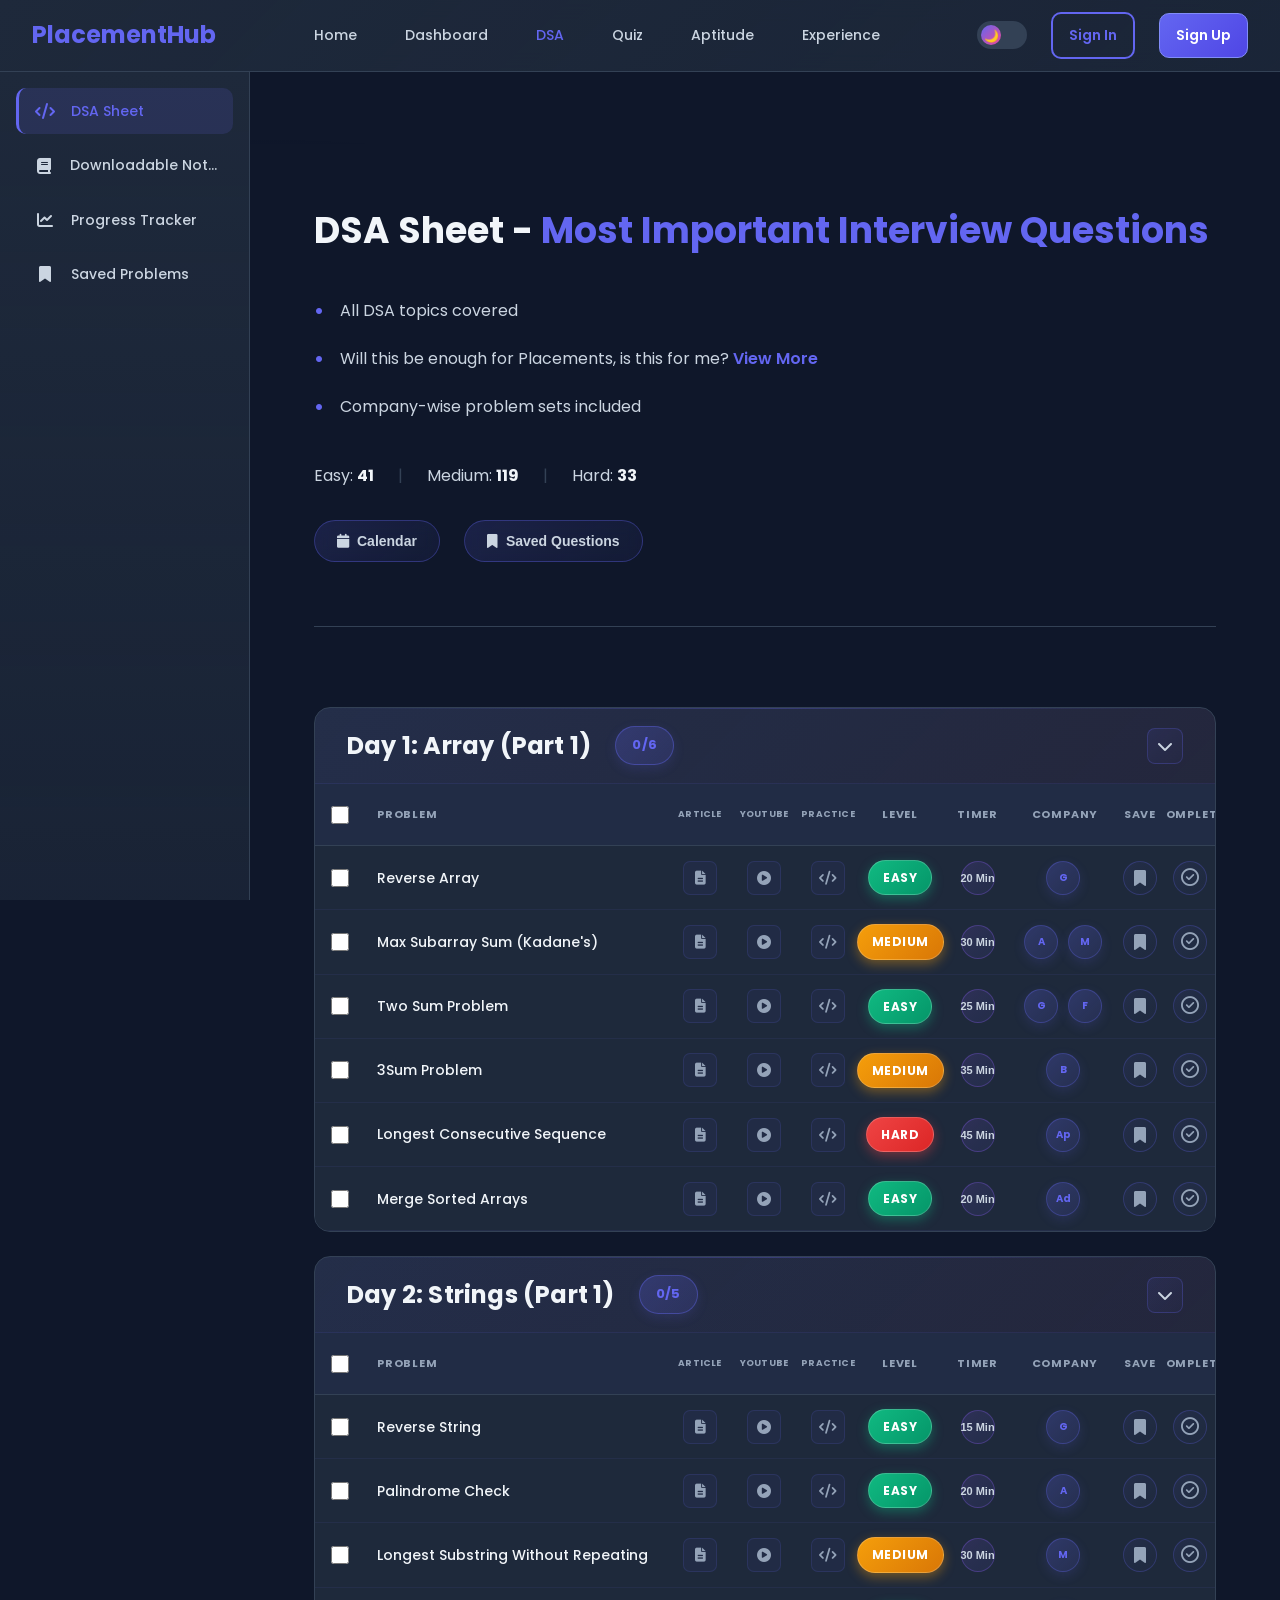
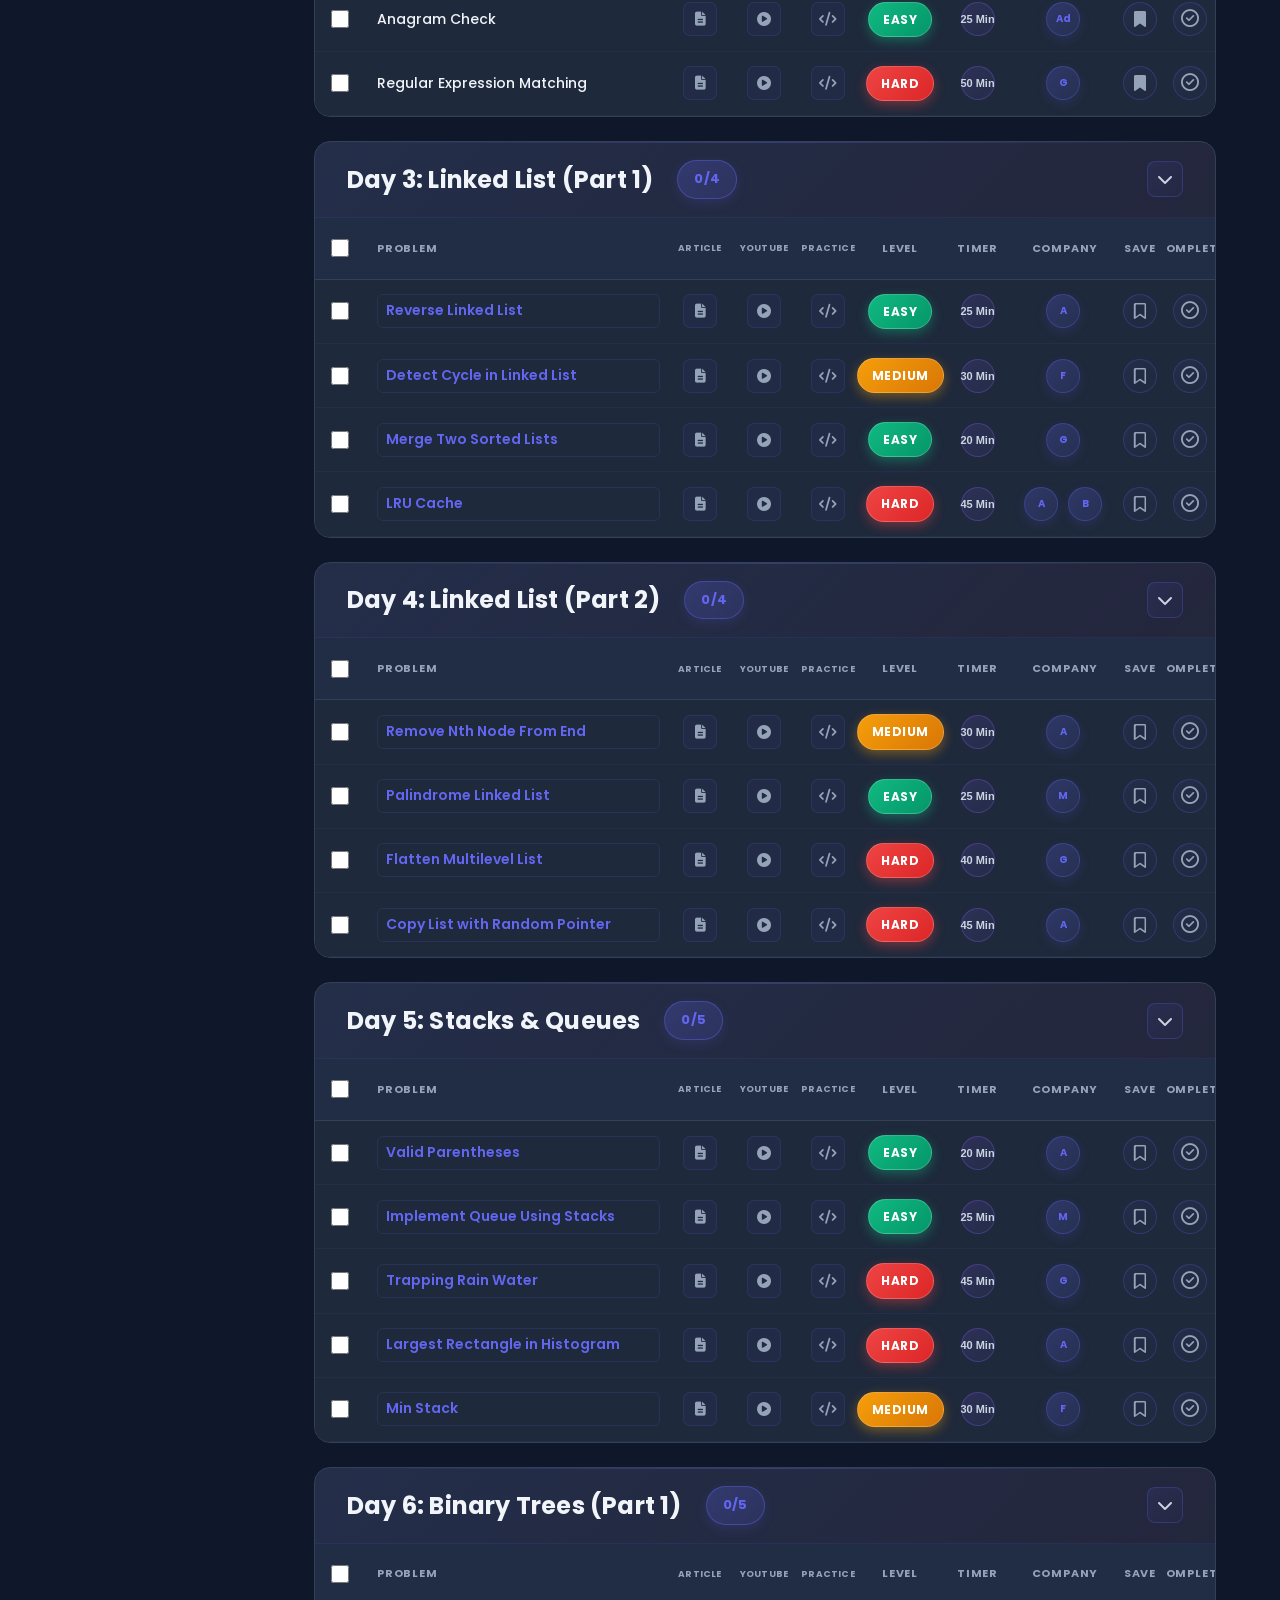
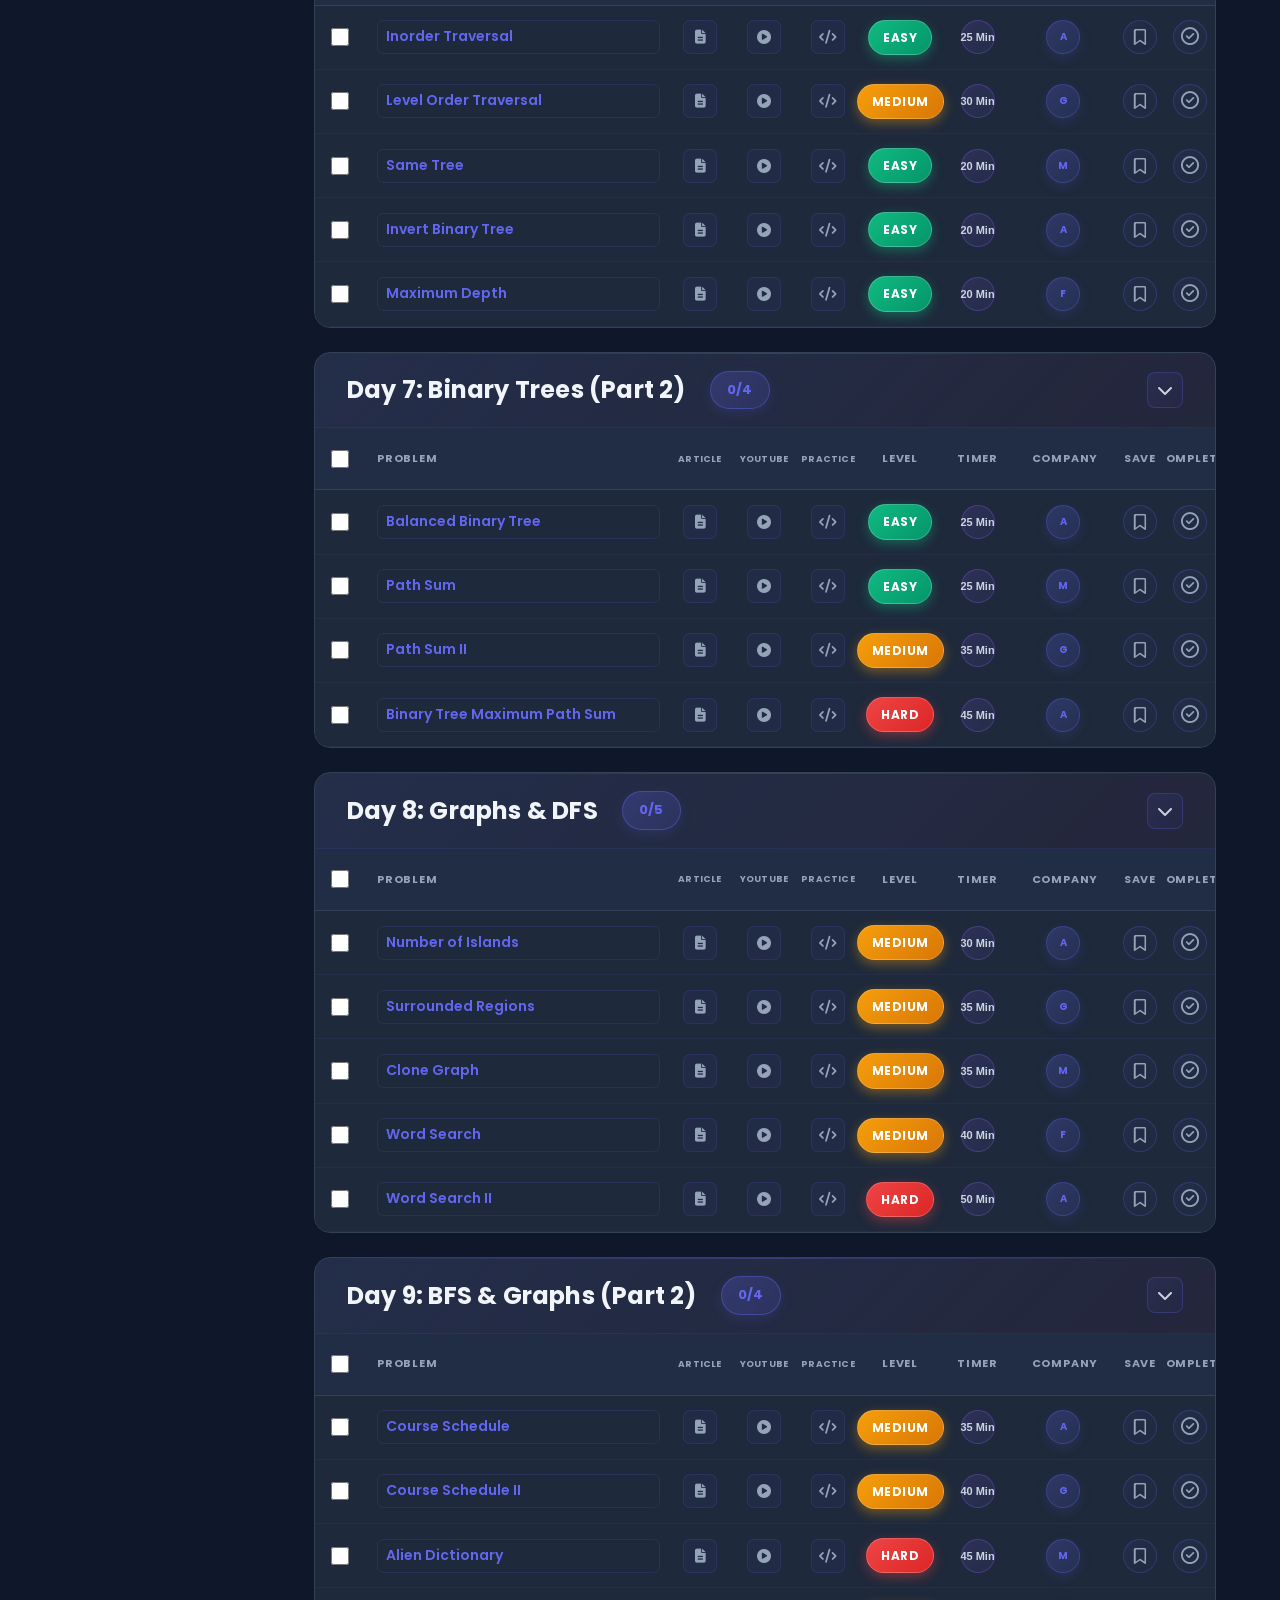
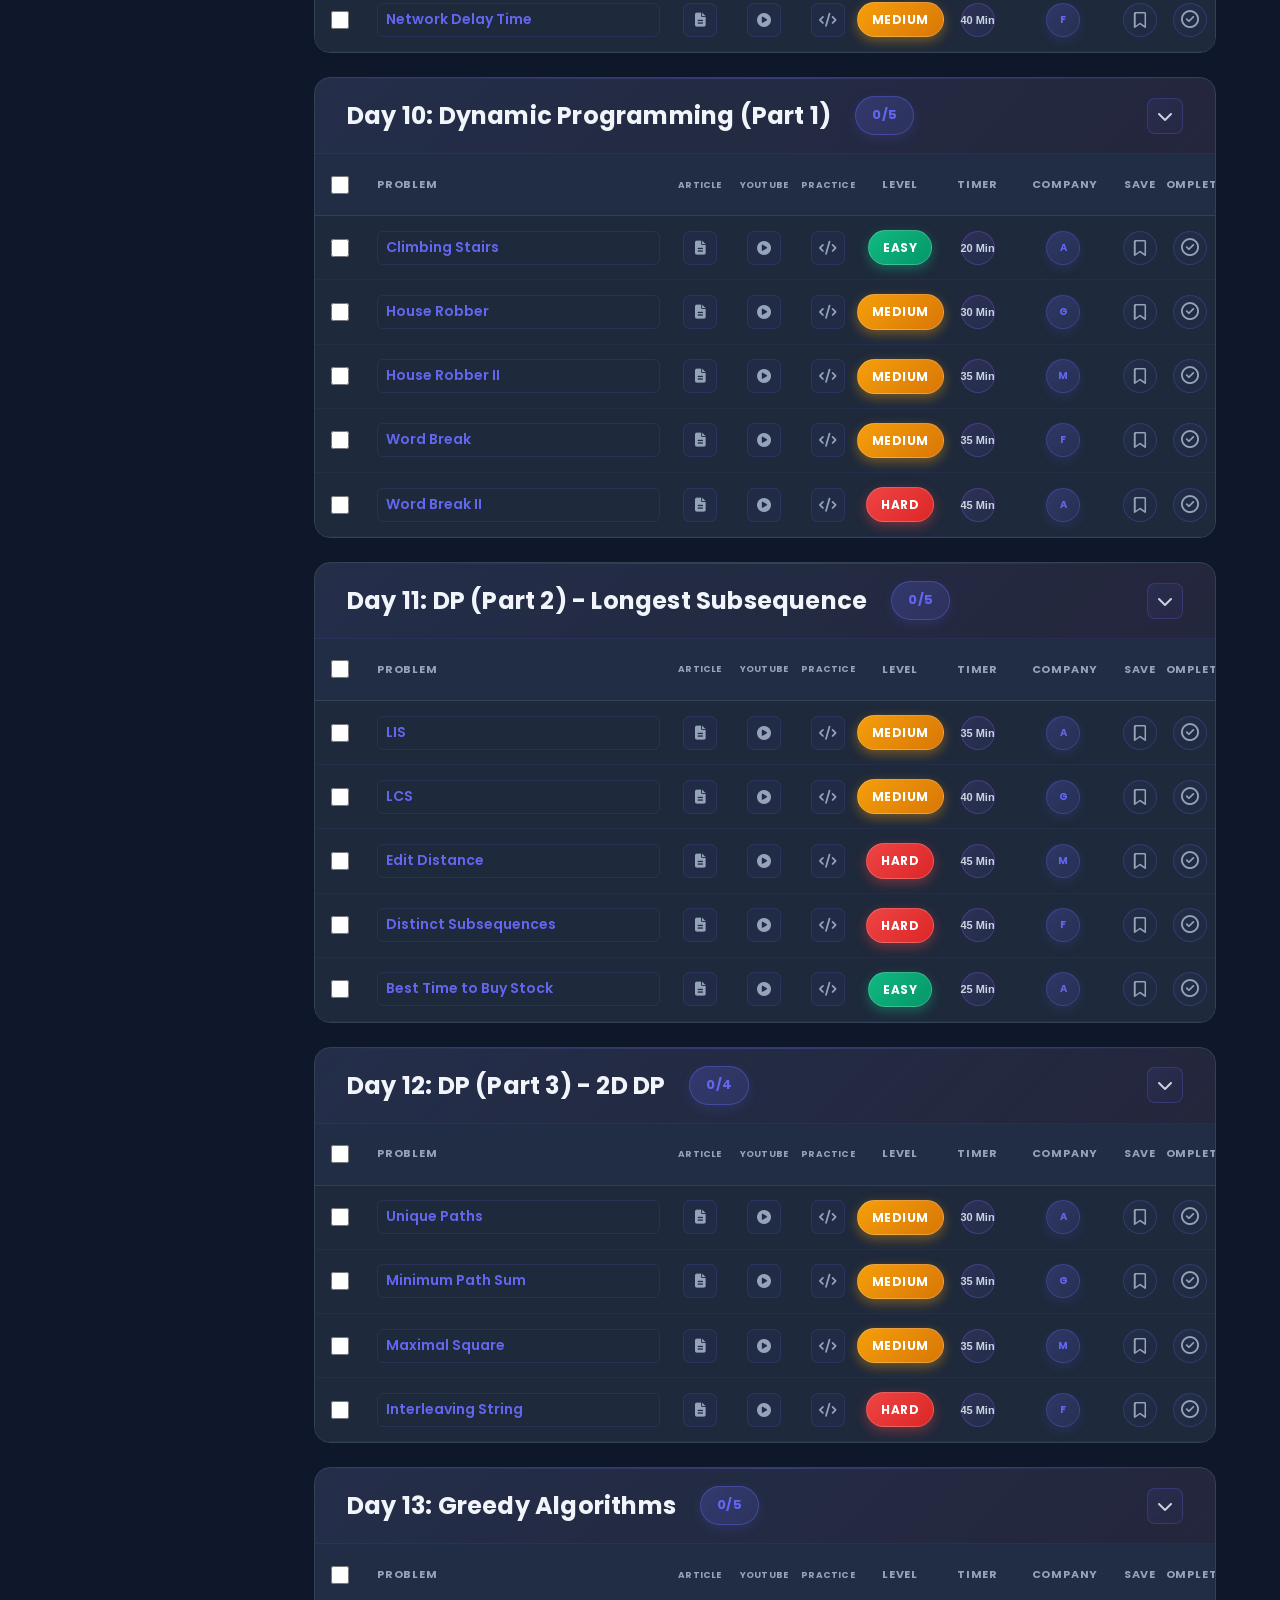
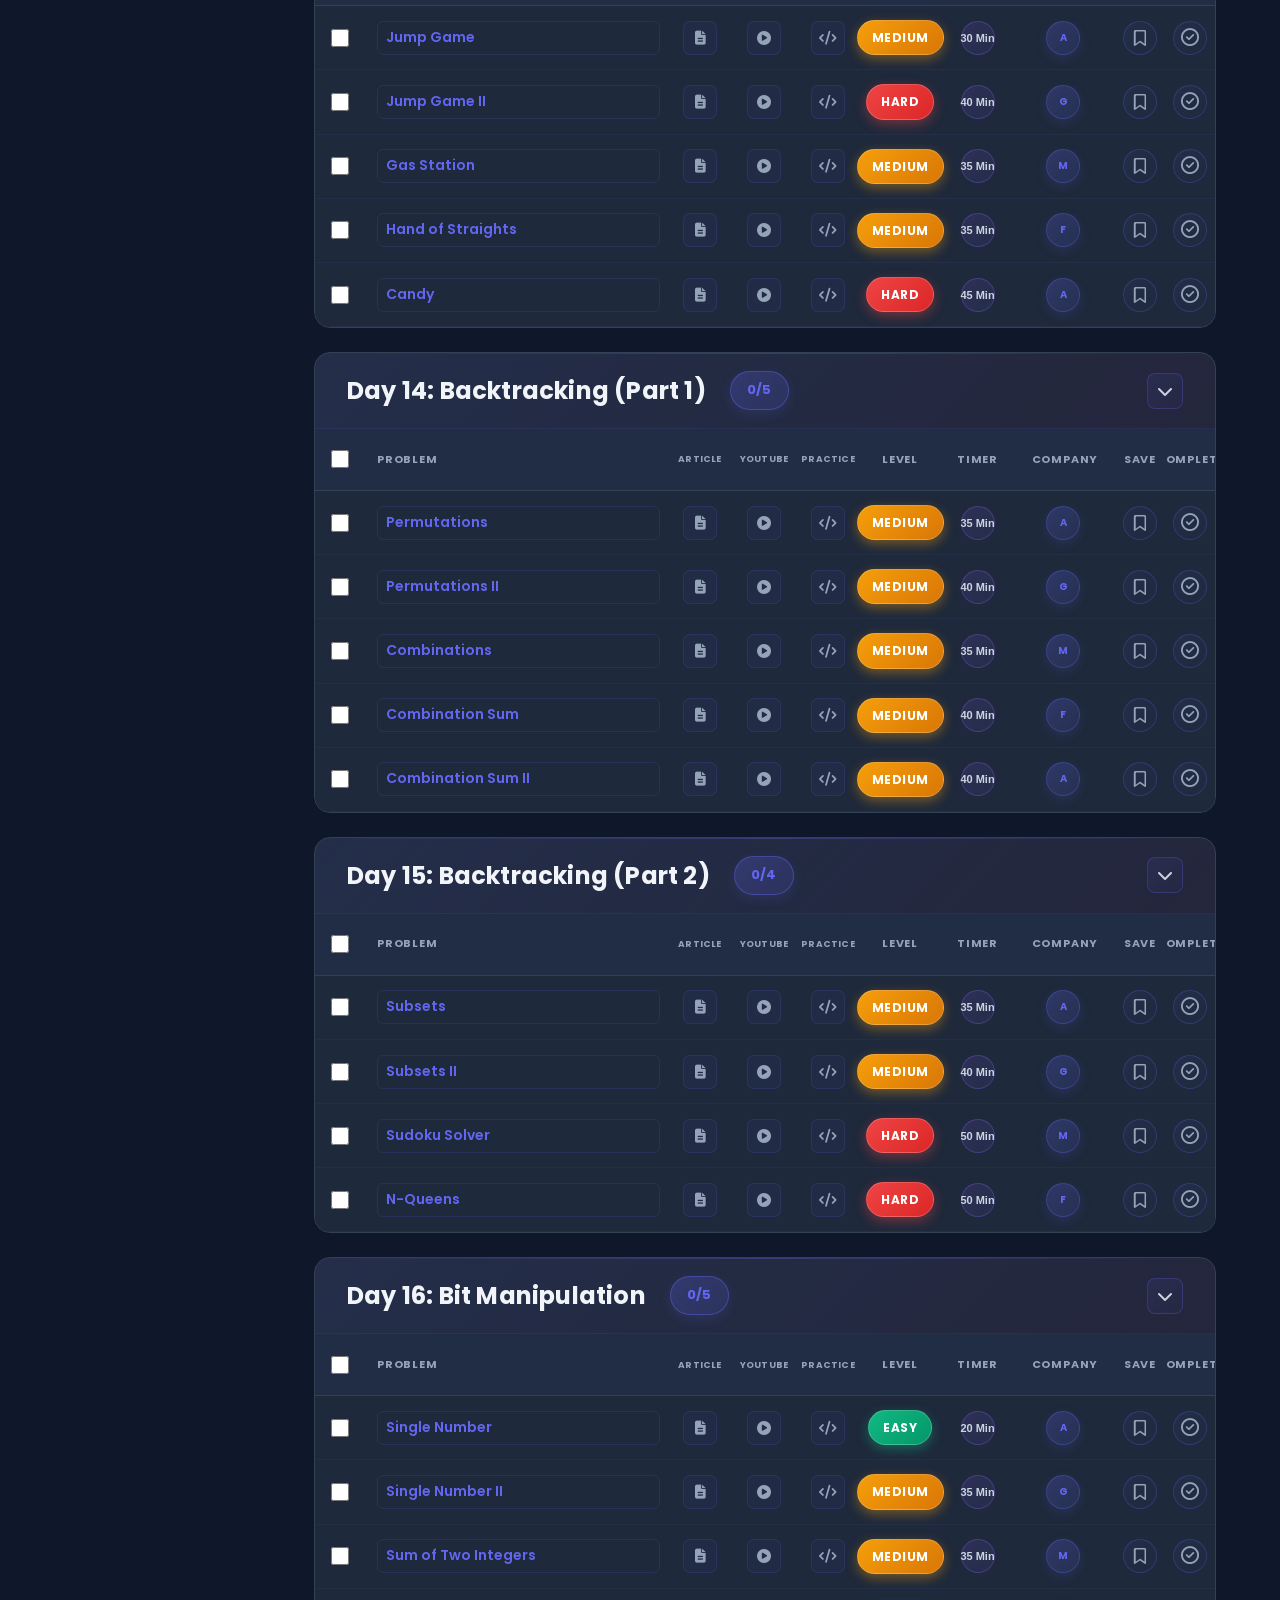
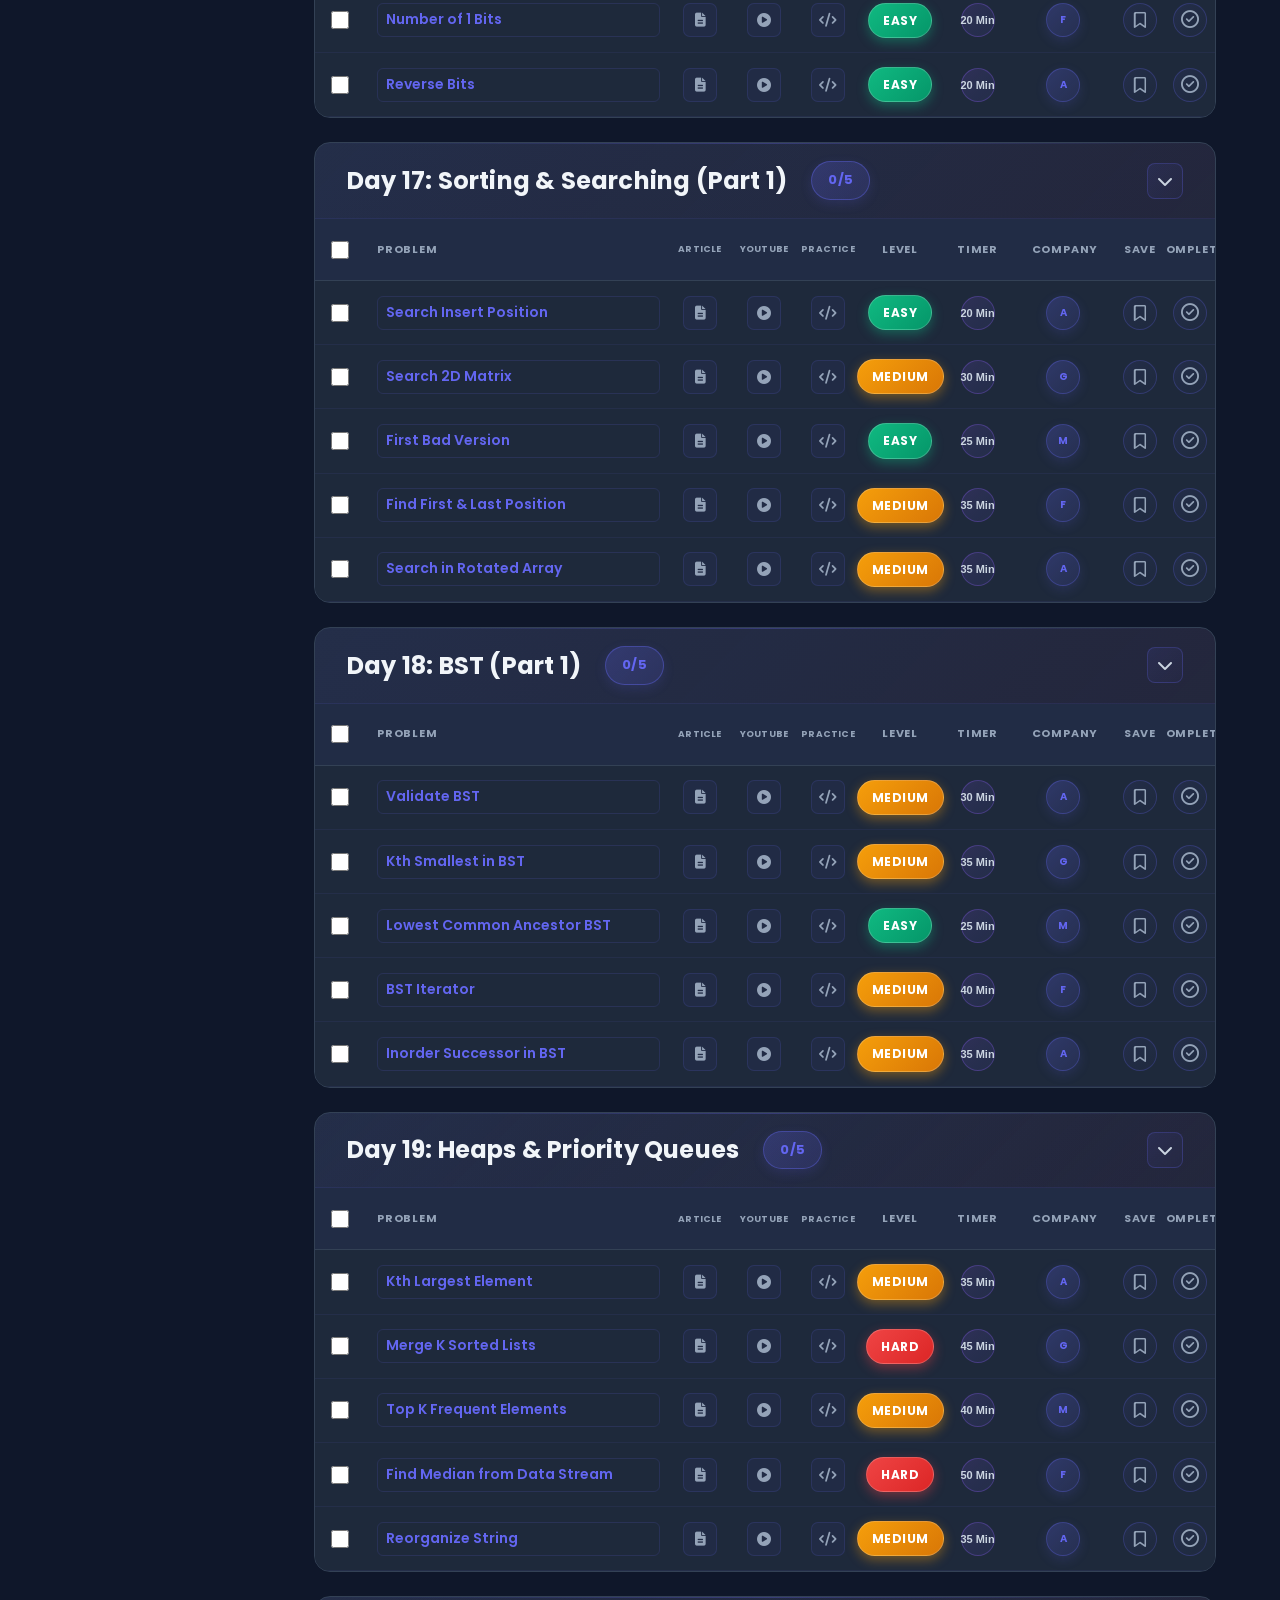
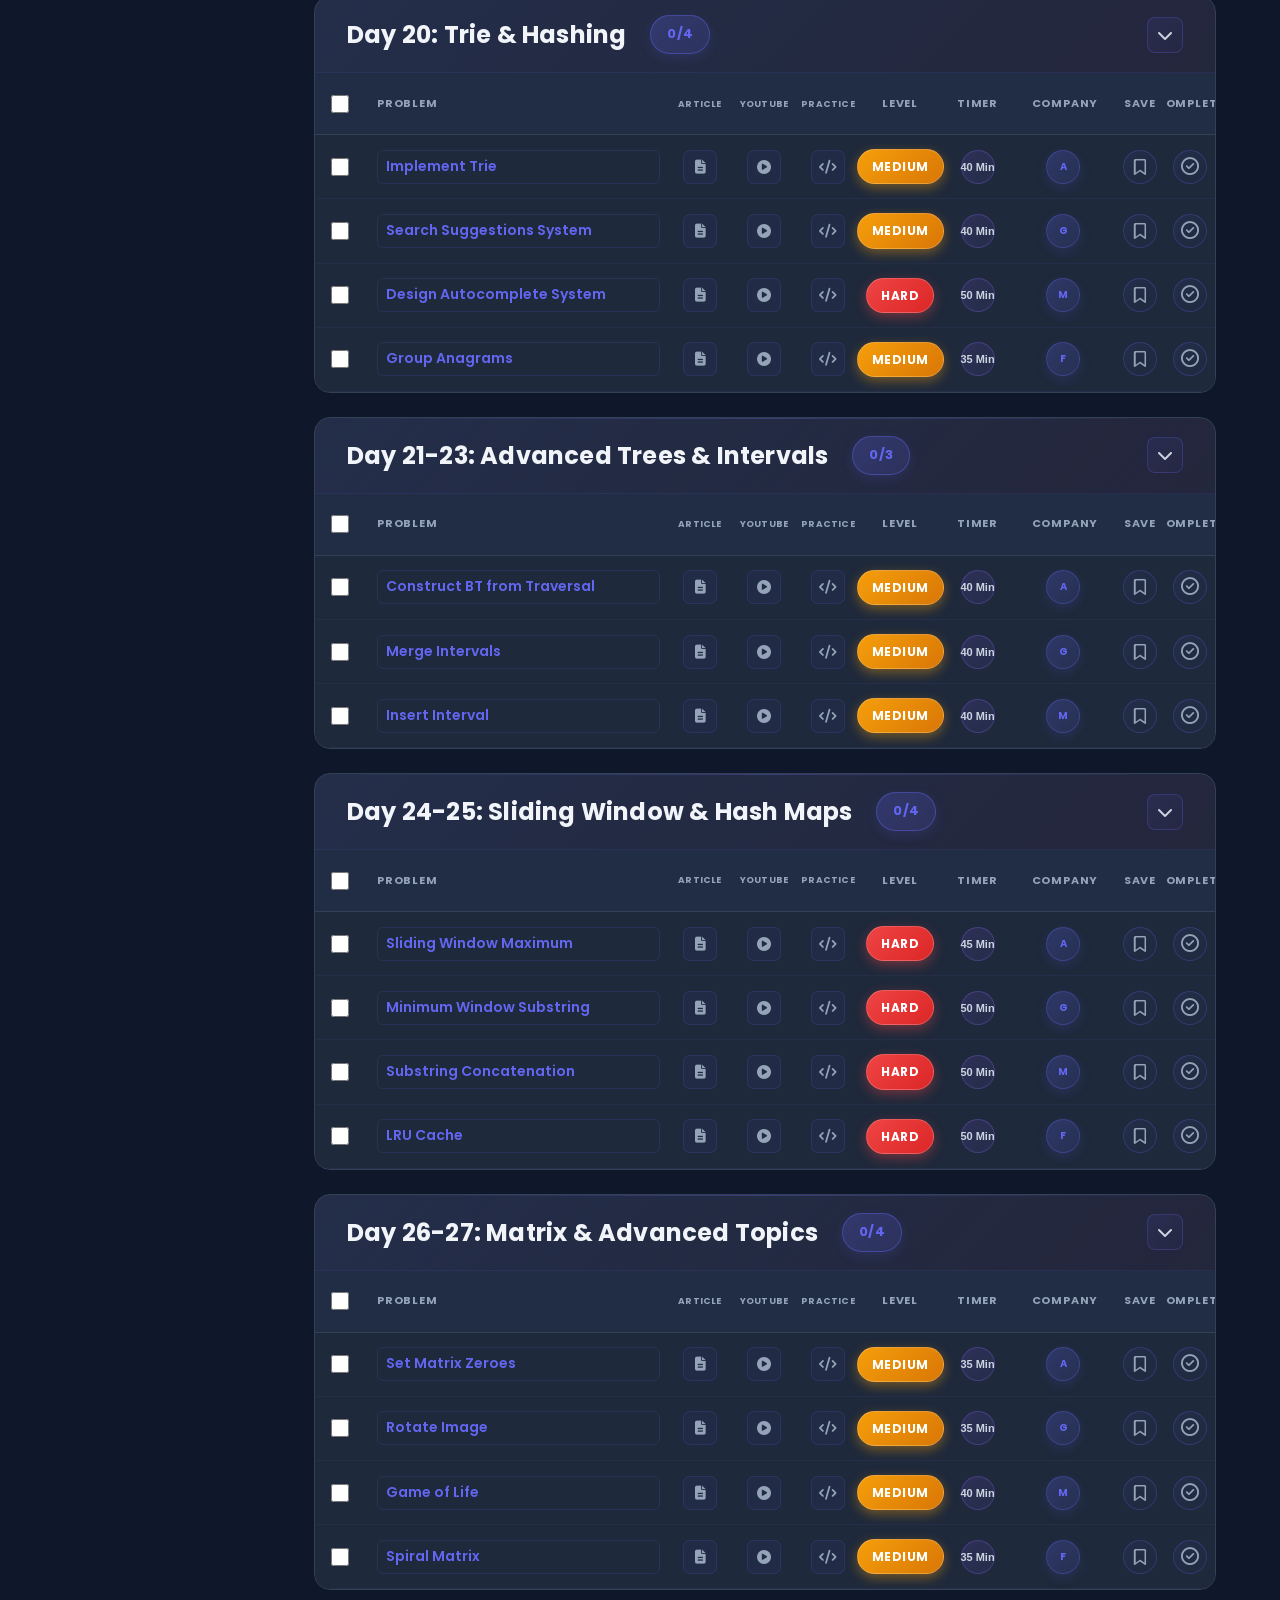
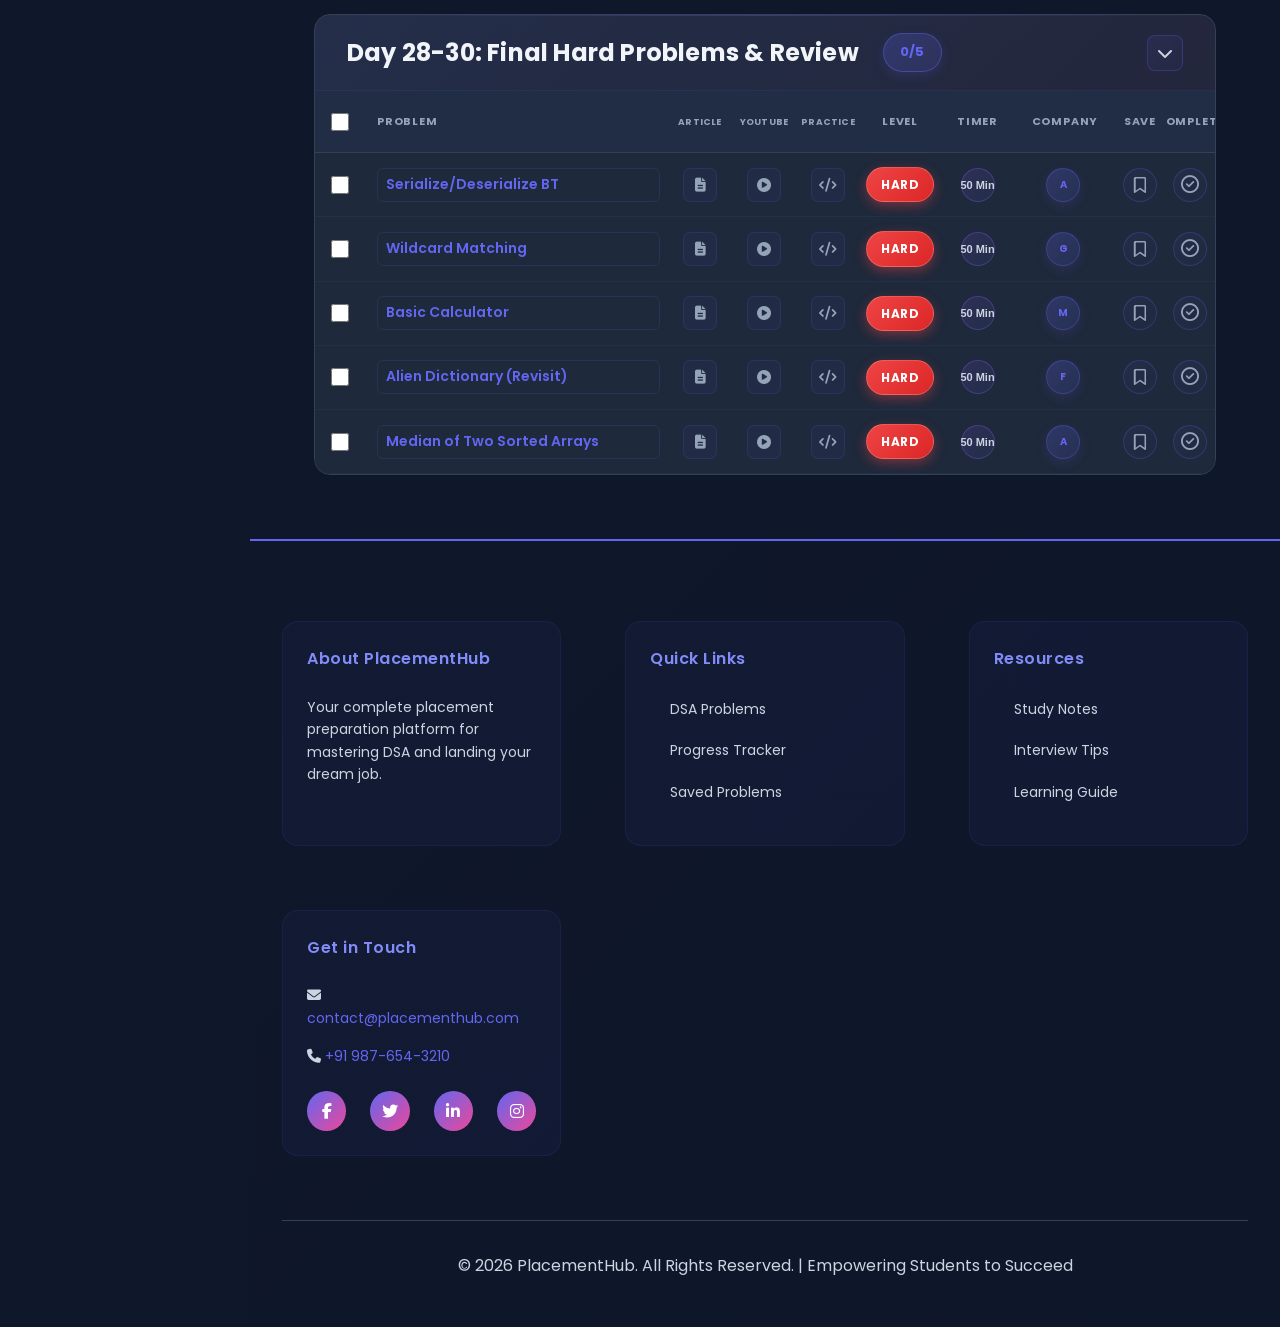
==== dsa.html @ 52cfe1ad "Initial commit" ====
<!DOCTYPE html>

<html lang="en">
<head>
<meta charset="utf-8"/>
<meta content="width=device-width, initial-scale=1.0" name="viewport"/>
<title>DSA Problems - PlacementHub</title>
<link href="https://fonts.googleapis.com/css2?family=Poppins:wght@400;500;600;700&amp;display=swap" rel="stylesheet"/>
<link href="https://cdnjs.cloudflare.com/ajax/libs/font-awesome/6.4.0/css/all.min.css" rel="stylesheet"/>
<link href="styleh.css" rel="stylesheet"/>
<link href="dsa.css" rel="stylesheet"/>
</head>
<body>
<nav class="navbar">
<a class="navbar-logo" href="index.html">PlacementHub</a>
<div class="navbar-center">
<a class="nav-link" href="index.html">Home</a>
<a class="nav-link" href="dashboard.html">Dashboard</a>
<a class="nav-link active" href="dsa.html">DSA</a>
<a class="nav-link" href="quiz.html">Quiz</a>
<a class="nav-link" href="aptitude.html">Aptitude</a>
<a class="nav-link" href="experience.html">Experience</a>
</div>
<div class="navbar-right">
<div class="theme-toggle">
<div class="toggle-circle">🌙</div>
</div>
<a class="btn btn-secondary btn-sm" href="signin.html">Sign In</a>
<a class="btn btn-primary btn-sm" href="signup.html">Sign Up</a>
</div>
<div class="hamburger">
<span></span>
<span></span>
<span></span>
</div>
</nav>
<main class="dsa-main">
<div class="dsa-container">
<aside class="dsa-sidebar">
<div class="sidebar-toggle">
<i class="fas fa-chevron-left"></i>
</div>
<nav class="sidebar-nav">
<a class="sidebar-link active" href="dsa.html">
<i class="fas fa-code"></i>
<span>DSA Sheet</span>
</a>
<a class="sidebar-link" href="notes.html">
<i class="fas fa-book"></i>
<span>Downloadable Notes</span>
</a>
<a class="sidebar-link" href="progress.html">
<i class="fas fa-chart-line"></i>
<span>Progress Tracker</span>
</a>
<a class="sidebar-link" href="saved.html">
<i class="fas fa-bookmark"></i>
<span>Saved Problems</span>
</a>
</nav>
</aside>
<section class="dsa-content">
<header class="dsa-header">
<h1 class="dsa-title">
<span class="title-primary">DSA Sheet -</span>
<span class="title-accent">Most Important Interview Questions</span>
</h1>
<div class="header-description">
<ul class="description-list">
<li>All DSA topics covered</li>
<li>Will this be enough for Placements, is this for me? <a href="#">View More</a></li>
<li>Company-wise problem sets included</li>
</ul>
</div>
<div class="header-stats">
<span class="stat-item">Easy: <strong>41</strong></span>
<span class="stat-divider">|</span>
<span class="stat-item">Medium: <strong>119</strong></span>
<span class="stat-divider">|</span>
<span class="stat-item">Hard: <strong>33</strong></span>
</div>
<div class="header-actions">
<button class="action-pill" id="calendar-btn">
<i class="fas fa-calendar"></i> Calendar
            </button>
<button class="action-pill" id="saved-btn">
<i class="fas fa-bookmark"></i> Saved Questions
            </button>
</div>
</header>
<div class="dsa-sections">
<section class="dsa-section">
<div class="section-header">
<div class="section-title">
<h3>Day 1: Array (Part 1)</h3>
<span class="section-progress">0/6</span>
</div>
<button class="section-toggle">
<i class="fas fa-chevron-down"></i>
</button>
</div>
<div class="section-content">
<table class="problems-table">
<thead>
<tr>
<th class="col-checkbox"><input type="checkbox"/></th>
<th class="col-problem">Problem</th>
<th class="col-article">Article</th>
<th class="col-youtube">Youtube</th>
<th class="col-practice">Practice</th>
<th class="col-level">Level</th>
<th class="col-timer">Timer</th>
<th class="col-company">Company</th>
<th class="col-save">Save</th>
<th class="col-complete">Complete</th>
</tr>
</thead>
<tbody>
<tr>
<td class="col-checkbox"><input type="checkbox"/></td>
<td class="col-problem">Reverse Array</td>
<td class="col-article"><a href="https://www.geeksforgeeks.org/problems/reverse-an-array/1" rel="noopener noreferrer" target="_blank" title="Read Article"><i class="fas fa-file-alt"></i></a></td>
<td class="col-youtube"><a href="https://www.youtube.com/watch?v=80auISlKy50" title="Watch Video"><i class="fas fa-play-circle"></i></a></td>
<td class="col-practice"><a href="https://leetcode.com/problems/reverse-string/" title="Practice"><i class="fas fa-code"></i></a></td>
<td class="col-level"><span class="level-badge level-easy">Easy</span></td>
<td class="col-timer"><button class="timer-btn" data-duration="20">20 Min</button></td>
<td class="col-company"><span class="company-logo" data-company="Google" title="Google">G</span></td>
<td class="col-save"><button class="save-btn"><i class="fas fa-bookmark"></i></button></td>
<td class="col-complete"><button class="complete-btn" title="Mark as Complete"><i class="far fa-check-circle"></i></button></td>
</tr>
<tr>
<td class="col-checkbox"><input type="checkbox"/></td>
<td class="col-problem">Max Subarray Sum (Kadane's)</td>
<td class="col-article"><a href="https://www.geeksforgeeks.org/dsa/largest-sum-contiguous-subarray/" rel="noopener noreferrer" target="_blank" title="Read Article"><i class="fas fa-file-alt"></i></a></td>
<td class="col-youtube"><a href="https://www.youtube.com/watch?v=86CQq3pKSUw" title="Watch Video"><i class="fas fa-play-circle"></i></a></td>
<td class="col-practice"><a href="https://leetcode.com/problems/maximum-subarray/" title="Practice"><i class="fas fa-code"></i></a></td>
<td class="col-level"><span class="level-badge level-medium">Medium</span></td>
<td class="col-timer"><button class="timer-btn" data-duration="30">30 Min</button></td>
<td class="col-company"><span class="company-logo" data-company="Amazon" title="Amazon">A</span><span class="company-logo" data-company="Microsoft" title="Microsoft">M</span></td>
<td class="col-save"><button class="save-btn"><i class="fas fa-bookmark"></i></button></td>
<td class="col-complete"><button class="complete-btn" title="Mark as Complete"><i class="far fa-check-circle"></i></button></td>
</tr>
<tr>
<td class="col-checkbox"><input type="checkbox"/></td>
<td class="col-problem">Two Sum Problem</td>
<td class="col-article"><a href="https://www.geeksforgeeks.org/problems/key-pair5616/1" rel="noopener noreferrer" target="_blank" title="Read Article"><i class="fas fa-file-alt"></i></a></td>
<td class="col-youtube"><a href="https://www.youtube.com/watch?v=n0m_t12UxYU" title="Watch Video"><i class="fas fa-play-circle"></i></a></td>
<td class="col-practice"><a href="https://leetcode.com/problems/two-sum/" title="Practice"><i class="fas fa-code"></i></a></td>
<td class="col-level"><span class="level-badge level-easy">Easy</span></td>
<td class="col-timer"><button class="timer-btn" data-duration="25">25 Min</button></td>
<td class="col-company"><span class="company-logo" data-company="Google" title="Google">G</span><span class="company-logo" data-company="Facebook" title="Facebook">F</span></td>
<td class="col-save"><button class="save-btn"><i class="fas fa-bookmark"></i></button></td>
<td class="col-complete"><button class="complete-btn" title="Mark as Complete"><i class="far fa-check-circle"></i></button></td>
</tr>
<tr>
<td class="col-checkbox"><input type="checkbox"/></td>
<td class="col-problem">3Sum Problem</td>
<td class="col-article"><a href="https://www.geeksforgeeks.org/dsa/find-triplets-array-sum-given-number/" rel="noopener noreferrer" target="_blank" title="Read Article"><i class="fas fa-file-alt"></i></a></td>
<td class="col-youtube"><a href="https://www.youtube.com/watch?v=DhFbtuKLg1c" title="Watch Video"><i class="fas fa-play-circle"></i></a></td>
<td class="col-practice"><a href="https://leetcode.com/problems/3sum/" title="Practice"><i class="fas fa-code"></i></a></td>
<td class="col-level"><span class="level-badge level-medium">Medium</span></td>
<td class="col-timer"><button class="timer-btn" data-duration="35">35 Min</button></td>
<td class="col-company"><span class="company-logo" data-company="Bloomberg" title="Bloomberg">B</span></td>
<td class="col-save"><button class="save-btn"><i class="fas fa-bookmark"></i></button></td>
<td class="col-complete"><button class="complete-btn" title="Mark as Complete"><i class="far fa-check-circle"></i></button></td>
</tr>
<tr>
<td class="col-checkbox"><input type="checkbox"/></td>
<td class="col-problem">Longest Consecutive Sequence</td>
<td class="col-article"><a href="https://www.geeksforgeeks.org/problems/longest-consecutive-subsequence2449/0" rel="noopener noreferrer" target="_blank" title="Read Article"><i class="fas fa-file-alt"></i></a></td>
<td class="col-youtube"><a href="https://www.youtube.com/watch?v=0HrWktyKIw8" title="Watch Video"><i class="fas fa-play-circle"></i></a></td>
<td class="col-practice"><a href="https://leetcode.com/problems/longest-consecutive/" title="Practice"><i class="fas fa-code"></i></a></td>
<td class="col-level"><span class="level-badge level-hard">Hard</span></td>
<td class="col-timer"><button class="timer-btn" data-duration="45">45 Min</button></td>
<td class="col-company"><span class="company-logo" data-company="Apple" title="Apple">Ap</span></td>
<td class="col-save"><button class="save-btn"><i class="fas fa-bookmark"></i></button></td>
<td class="col-complete"><button class="complete-btn" title="Mark as Complete"><i class="far fa-check-circle"></i></button></td>
</tr>
<tr>
<td class="col-checkbox"><input type="checkbox"/></td>
<td class="col-problem">Merge Sorted Arrays</td>
<td class="col-article"><a href="https://www.geeksforgeeks.org/merge-two-sorted-arrays/" rel="noopener noreferrer" target="_blank" title="Read Article"><i class="fas fa-file-alt"></i></a></td>
<td class="col-youtube"><a href="https://www.youtube.com/watch?v=l0YC3xIUgMM" title="Watch Video"><i class="fas fa-play-circle"></i></a></td>
<td class="col-practice"><a href="https://leetcode.com/problems/merge-sorted-array/" title="Practice"><i class="fas fa-code"></i></a></td>
<td class="col-level"><span class="level-badge level-easy">Easy</span></td>
<td class="col-timer"><button class="timer-btn" data-duration="20">20 Min</button></td>
<td class="col-company"><span class="company-logo" data-company="Adobe" title="Adobe">Ad</span></td>
<td class="col-save"><button class="save-btn"><i class="fas fa-bookmark"></i></button></td>
<td class="col-complete"><button class="complete-btn" title="Mark as Complete"><i class="far fa-check-circle"></i></button></td>
</tr>
</tbody>
</table>
</div>
</section>
<section class="dsa-section">
<div class="section-header">
<div class="section-title">
<h3>Day 2: Strings (Part 1)</h3>
<span class="section-progress">0/5</span>
</div>
<button class="section-toggle">
<i class="fas fa-chevron-down"></i>
</button>
</div>
<div class="section-content">
<table class="problems-table">
<thead>
<tr>
<th class="col-checkbox"><input type="checkbox"/></th>
<th class="col-problem">Problem</th>
<th class="col-article">Article</th>
<th class="col-youtube">Youtube</th>
<th class="col-practice">Practice</th>
<th class="col-level">Level</th>
<th class="col-timer">Timer</th>
<th class="col-company">Company</th>
<th class="col-save">Save</th>
<th class="col-complete">Complete</th>
</tr>
</thead>
<tbody>
<tr>
<td class="col-checkbox"><input type="checkbox"/></td>
<td class="col-problem">Reverse String</td>
<td class="col-article"><a href="https://www.geeksforgeeks.org/problems/reverse-string--141628/1" rel="noopener noreferrer" target="_blank" title="Read Article"><i class="fas fa-file-alt"></i></a></td>
<td class="col-youtube"><a href="https://www.youtube.com/watch?v=l0YC3xIUgMM" title="Watch Video"><i class="fas fa-play-circle"></i></a></td>
<td class="col-practice"><a href="https://leetcode.com/problems/reverse-string/" title="Practice"><i class="fas fa-code"></i></a></td>
<td class="col-level"><span class="level-badge level-easy">Easy</span></td>
<td class="col-timer"><button class="timer-btn" data-duration="15">15 Min</button></td>
<td class="col-company"><span class="company-logo" data-company="Google" title="Google">G</span></td>
<td class="col-save"><button class="save-btn"><i class="fas fa-bookmark"></i></button></td>
<td class="col-complete"><button class="complete-btn" title="Mark as Complete"><i class="far fa-check-circle"></i></button></td>
</tr>
<tr>
<td class="col-checkbox"><input type="checkbox"/></td>
<td class="col-problem">Palindrome Check</td>
<td class="col-article"><a href="https://www.geeksforgeeks.org/problems/palindrome-string0817/1" rel="noopener noreferrer" target="_blank" title="Read Article"><i class="fas fa-file-alt"></i></a></td>
<td class="col-youtube"><a href="https://www.youtube.com/watch?v=pKO9UjSG7F4" title="Watch Video"><i class="fas fa-play-circle"></i></a></td>
<td class="col-practice"><a href="https://leetcode.com/problems/valid-palindrome/" title="Practice"><i class="fas fa-code"></i></a></td>
<td class="col-level"><span class="level-badge level-easy">Easy</span></td>
<td class="col-timer"><button class="timer-btn" data-duration="20">20 Min</button></td>
<td class="col-company"><span class="company-logo" data-company="Amazon" title="Amazon">A</span></td>
<td class="col-save"><button class="save-btn"><i class="fas fa-bookmark"></i></button></td>
<td class="col-complete"><button class="complete-btn" title="Mark as Complete"><i class="far fa-check-circle"></i></button></td>
</tr>
<tr>
<td class="col-checkbox"><input type="checkbox"/></td>
<td class="col-problem">Longest Substring Without Repeating</td>
<td class="col-article"><a href="https://www.geeksforgeeks.org/dsa/length-of-the-longest-substring-without-repeating-characters/" rel="noopener noreferrer" target="_blank" title="Read Article"><i class="fas fa-file-alt"></i></a></td>
<td class="col-youtube"><a href="https://www.youtube.com/watch?v=qtVZAJluCNs" title="Watch Video"><i class="fas fa-play-circle"></i></a></td>
<td class="col-practice"><a href="https://leetcode.com/problems/longest-substring-without-repeating-characters/" title="Practice"><i class="fas fa-code"></i></a></td>
<td class="col-level"><span class="level-badge level-medium">Medium</span></td>
<td class="col-timer"><button class="timer-btn" data-duration="30">30 Min</button></td>
<td class="col-company"><span class="company-logo" data-company="Microsoft" title="Microsoft">M</span></td>
<td class="col-save"><button class="save-btn"><i class="fas fa-bookmark"></i></button></td>
<td class="col-complete"><button class="complete-btn" title="Mark as Complete"><i class="far fa-check-circle"></i></button></td>
</tr>
<tr>
<td class="col-checkbox"><input type="checkbox"/></td>
<td class="col-problem">Anagram Check</td>
<td class="col-article"><a href="https://www.geeksforgeeks.org/problems/anagram-1587115620/1" rel="noopener noreferrer" target="_blank" title="Read Article"><i class="fas fa-file-alt"></i></a></td>
<td class="col-youtube"><a href="https://www.youtube.com/watch?v=wjFBKEBhyMQ" title="Watch Video"><i class="fas fa-play-circle"></i></a></td>
<td class="col-practice"><a href="https://leetcode.com/problems/valid-anagram/" title="Practice"><i class="fas fa-code"></i></a></td>
<td class="col-level"><span class="level-badge level-easy">Easy</span></td>
<td class="col-timer"><button class="timer-btn" data-duration="25">25 Min</button></td>
<td class="col-company"><span class="company-logo" data-company="Adobe" title="Adobe">Ad</span></td>
<td class="col-save"><button class="save-btn"><i class="fas fa-bookmark"></i></button></td>
<td class="col-complete"><button class="complete-btn" title="Mark as Complete"><i class="far fa-check-circle"></i></button></td>
</tr>
<tr>
<td class="col-checkbox"><input type="checkbox"/></td>
<td class="col-problem">Regular Expression Matching</td>
<td class="col-article"><a href="https://www.geeksforgeeks.org/dsa/regular-expressions-in-java/" rel="noopener noreferrer" target="_blank" title="Read Article"><i class="fas fa-file-alt"></i></a></td>
<td class="col-youtube"><a href="https://www.youtube.com/watch?v=w6zypH8IvnU" title="Watch Video"><i class="fas fa-play-circle"></i></a></td>
<td class="col-practice"><a href="https://leetcode.com/problems/regular-expression-matching/" title="Practice"><i class="fas fa-code"></i></a></td>
<td class="col-level"><span class="level-badge level-hard">Hard</span></td>
<td class="col-timer"><button class="timer-btn" data-duration="50">50 Min</button></td>
<td class="col-company"><span class="company-logo" data-company="Google" title="Google">G</span></td>
<td class="col-save"><button class="save-btn"><i class="fas fa-bookmark"></i></button></td>
<td class="col-complete"><button class="complete-btn" title="Mark as Complete"><i class="far fa-check-circle"></i></button></td>
</tr>
</tbody>
</table>
</div>
</section>
<section class="dsa-section">
<div class="section-header">
<div class="section-title">
<h3>Day 3: Linked List (Part 1)</h3>
<span class="section-progress">0/4</span>
</div>
<button class="section-toggle"><i class="fas fa-chevron-down"></i></button>
</div>
<div class="section-content">
<table class="problems-table">
<thead><tr><th class="col-checkbox"><input type="checkbox"/></th><th class="col-problem">Problem</th><th class="col-article">Article</th><th class="col-youtube">Youtube</th><th class="col-practice">Practice</th><th class="col-level">Level</th><th class="col-timer">Timer</th><th class="col-company">Company</th><th class="col-save">Save</th><th class="col-complete">Complete</th></tr></thead>
<tbody>
<tr><td class="col-checkbox"><input type="checkbox"/></td><td class="col-problem"><a href="https://leetcode.com/problems/reverse-linked-list/" target="_blank">Reverse Linked List</a></td><td class="col-article"><a href="https://www.geeksforgeeks.org/problems/reverse-a-linked-list/1" rel="noopener noreferrer" target="_blank"><i class="fas fa-file-alt"></i></a></td><td class="col-youtube"><a href="https://www.youtube.com/watch?v=a02LXxIr2P4"><i class="fas fa-play-circle"></i></a></td><td class="col-practice"><a href="https://leetcode.com/problems/reverse-linked-list/"><i class="fas fa-code"></i></a></td><td class="col-level"><span class="level-badge level-easy">Easy</span></td><td class="col-timer"><button class="timer-btn" data-duration="25">25 Min</button></td><td class="col-company"><span class="company-logo" data-company="Amazon">A</span></td><td class="col-save"><button class="save-btn"><i class="far fa-bookmark"></i></button></td><td class="col-complete"><button class="complete-btn" title="Mark as Complete"><i class="far fa-check-circle"></i></button></td></tr>
<tr><td class="col-checkbox"><input type="checkbox"/></td><td class="col-problem"><a href="https://leetcode.com/problems/linked-list-cycle/" target="_blank">Detect Cycle in Linked List</a></td><td class="col-article"><a href="https://www.geeksforgeeks.org/problems/detect-loop-in-linked-list/0" rel="noopener noreferrer" target="_blank"><i class="fas fa-file-alt"></i></a></td><td class="col-youtube"><a href="https://www.youtube.com/watch?v=zbozWoMgKW0"><i class="fas fa-play-circle"></i></a></td><td class="col-practice"><a href="https://leetcode.com/problems/linked-list-cycle/"><i class="fas fa-code"></i></a></td><td class="col-level"><span class="level-badge level-medium">Medium</span></td><td class="col-timer"><button class="timer-btn" data-duration="30">30 Min</button></td><td class="col-company"><span class="company-logo" data-company="Facebook">F</span></td><td class="col-save"><button class="save-btn"><i class="far fa-bookmark"></i></button></td><td class="col-complete"><button class="complete-btn" title="Mark as Complete"><i class="far fa-check-circle"></i></button></td></tr>
<tr><td class="col-checkbox"><input type="checkbox"/></td><td class="col-problem"><a href="https://leetcode.com/problems/merge-two-sorted-lists/" target="_blank">Merge Two Sorted Lists</a></td><td class="col-article"><a href="https://www.geeksforgeeks.org/problems/merge-two-sorted-linked-lists/0" rel="noopener noreferrer" target="_blank"><i class="fas fa-file-alt"></i></a></td><td class="col-youtube"><a href="https://www.youtube.com/watch?v=71XayU9_FSY"><i class="fas fa-play-circle"></i></a></td><td class="col-practice"><a href="https://leetcode.com/problems/merge-two-sorted-lists/"><i class="fas fa-code"></i></a></td><td class="col-level"><span class="level-badge level-easy">Easy</span></td><td class="col-timer"><button class="timer-btn" data-duration="20">20 Min</button></td><td class="col-company"><span class="company-logo" data-company="Google">G</span></td><td class="col-save"><button class="save-btn"><i class="far fa-bookmark"></i></button></td><td class="col-complete"><button class="complete-btn" title="Mark as Complete"><i class="far fa-check-circle"></i></button></td></tr>
<tr><td class="col-checkbox"><input type="checkbox"/></td><td class="col-problem"><a href="https://leetcode.com/problems/lru-cache/" target="_blank">LRU Cache</a></td><td class="col-article"><a href="https://www.geeksforgeeks.org/dsa/lru-cache-implementation/" rel="noopener noreferrer" target="_blank"><i class="fas fa-file-alt"></i></a></td><td class="col-youtube"><a href="https://www.youtube.com/watch?v=kYufX86PT6c"><i class="fas fa-play-circle"></i></a></td><td class="col-practice"><a href="https://leetcode.com/problems/lru-cache/"><i class="fas fa-code"></i></a></td><td class="col-level"><span class="level-badge level-hard">Hard</span></td><td class="col-timer"><button class="timer-btn" data-duration="45">45 Min</button></td><td class="col-company"><span class="company-logo" data-company="Amazon">A</span><span class="company-logo" data-company="Bloomberg">B</span></td><td class="col-save"><button class="save-btn"><i class="far fa-bookmark"></i></button></td><td class="col-complete"><button class="complete-btn" title="Mark as Complete"><i class="far fa-check-circle"></i></button></td></tr>
</tbody>
</table>
</div>
</section>
<section class="dsa-section">
<div class="section-header">
<div class="section-title">
<h3>Day 4: Linked List (Part 2)</h3>
<span class="section-progress">0/4</span>
</div>
<button class="section-toggle"><i class="fas fa-chevron-down"></i></button>
</div>
<div class="section-content">
<table class="problems-table">
<thead><tr><th class="col-checkbox"><input type="checkbox"/></th><th class="col-problem">Problem</th><th class="col-article">Article</th><th class="col-youtube">Youtube</th><th class="col-practice">Practice</th><th class="col-level">Level</th><th class="col-timer">Timer</th><th class="col-company">Company</th><th class="col-save">Save</th><th class="col-complete">Complete</th></tr></thead>
<tbody>
<tr><td class="col-checkbox"><input type="checkbox"/></td><td class="col-problem"><a href="https://leetcode.com/problems/remove-nth-node-from-end-of-list/" target="_blank">Remove Nth Node From End</a></td><td class="col-article"><a href="https://www.geeksforgeeks.org/dsa/remove-nth-node-from-end-of-list/" rel="noopener noreferrer" target="_blank"><i class="fas fa-file-alt"></i></a></td><td class="col-youtube"><a href="https://www.youtube.com/watch?v=XVuQxVej6y8"><i class="fas fa-play-circle"></i></a></td><td class="col-practice"><a href="https://leetcode.com/problems/remove-nth-node-from-end-of-list/"><i class="fas fa-code"></i></a></td><td class="col-level"><span class="level-badge level-medium">Medium</span></td><td class="col-timer"><button class="timer-btn" data-duration="30">30 Min</button></td><td class="col-company"><span class="company-logo" data-company="Amazon">A</span></td><td class="col-save"><button class="save-btn"><i class="far fa-bookmark"></i></button></td><td class="col-complete"><button class="complete-btn" title="Mark as Complete"><i class="far fa-check-circle"></i></button></td></tr>
<tr><td class="col-checkbox"><input type="checkbox"/></td><td class="col-problem"><a href="https://leetcode.com/problems/palindrome-linked-list/" target="_blank">Palindrome Linked List</a></td><td class="col-article"><a href="https://www.geeksforgeeks.org/problems/check-if-linked-list-is-pallindrome/1" rel="noopener noreferrer" target="_blank"><i class="fas fa-file-alt"></i></a></td><td class="col-youtube"><a href="https://www.youtube.com/watch?v=yOzXX-QOF-U"><i class="fas fa-play-circle"></i></a></td><td class="col-practice"><a href="https://leetcode.com/problems/palindrome-linked-list/"><i class="fas fa-code"></i></a></td><td class="col-level"><span class="level-badge level-easy">Easy</span></td><td class="col-timer"><button class="timer-btn" data-duration="25">25 Min</button></td><td class="col-company"><span class="company-logo" data-company="Microsoft">M</span></td><td class="col-save"><button class="save-btn"><i class="far fa-bookmark"></i></button></td><td class="col-complete"><button class="complete-btn" title="Mark as Complete"><i class="far fa-check-circle"></i></button></td></tr>
<tr><td class="col-checkbox"><input type="checkbox"/></td><td class="col-problem"><a href="https://leetcode.com/problems/flatten-a-multilevel-doubly-linked-list/" target="_blank">Flatten Multilevel List</a></td><td class="col-article"><a href="https://www.geeksforgeeks.org/dsa/flatten-a-linked-list-with-next-and-child-pointers/" rel="noopener noreferrer" target="_blank"><i class="fas fa-file-alt"></i></a></td><td class="col-youtube"><a href="https://www.youtube.com/watch?v=0w5kxfQq6Ok"><i class="fas fa-play-circle"></i></a></td><td class="col-practice"><a href="https://leetcode.com/problems/flatten-a-multilevel-doubly-linked-list/"><i class="fas fa-code"></i></a></td><td class="col-level"><span class="level-badge level-hard">Hard</span></td><td class="col-timer"><button class="timer-btn" data-duration="40">40 Min</button></td><td class="col-company"><span class="company-logo" data-company="Google">G</span></td><td class="col-save"><button class="save-btn"><i class="far fa-bookmark"></i></button></td><td class="col-complete"><button class="complete-btn" title="Mark as Complete"><i class="far fa-check-circle"></i></button></td></tr>
<tr><td class="col-checkbox"><input type="checkbox"/></td><td class="col-problem"><a href="https://leetcode.com/problems/copy-list-with-random-pointer/" target="_blank">Copy List with Random Pointer</a></td><td class="col-article"><a href="https://www.geeksforgeeks.org/dsa/a-linked-list-with-next-and-arbit-pointer/" rel="noopener noreferrer" target="_blank"><i class="fas fa-file-alt"></i></a></td><td class="col-youtube"><a href="https://www.youtube.com/watch?v=7k-P0N5kD3E"><i class="fas fa-play-circle"></i></a></td><td class="col-practice"><a href="https://leetcode.com/problems/copy-list-with-random-pointer/"><i class="fas fa-code"></i></a></td><td class="col-level"><span class="level-badge level-hard">Hard</span></td><td class="col-timer"><button class="timer-btn" data-duration="45">45 Min</button></td><td class="col-company"><span class="company-logo" data-company="Amazon">A</span></td><td class="col-save"><button class="save-btn"><i class="far fa-bookmark"></i></button></td><td class="col-complete"><button class="complete-btn" title="Mark as Complete"><i class="far fa-check-circle"></i></button></td></tr>
</tbody>
</table>
</div>
</section>
<section class="dsa-section">
<div class="section-header">
<div class="section-title">
<h3>Day 5: Stacks &amp; Queues</h3>
<span class="section-progress">0/5</span>
</div>
<button class="section-toggle"><i class="fas fa-chevron-down"></i></button>
</div>
<div class="section-content">
<table class="problems-table">
<thead><tr><th class="col-checkbox"><input type="checkbox"/></th><th class="col-problem">Problem</th><th class="col-article">Article</th><th class="col-youtube">Youtube</th><th class="col-practice">Practice</th><th class="col-level">Level</th><th class="col-timer">Timer</th><th class="col-company">Company</th><th class="col-save">Save</th><th class="col-complete">Complete</th></tr></thead>
<tbody>
<tr><td class="col-checkbox"><input type="checkbox"/></td><td class="col-problem"><a href="https://leetcode.com/problems/valid-parentheses/" target="_blank">Valid Parentheses</a></td><td class="col-article"><a href="https://www.geeksforgeeks.org/dsa/check-for-balanced-parentheses-in-an-expression/" rel="noopener noreferrer" target="_blank"><i class="fas fa-file-alt"></i></a></td><td class="col-youtube"><a href="https://www.youtube.com/watch?v=WL_dVH2cPE8"><i class="fas fa-play-circle"></i></a></td><td class="col-practice"><a href="https://leetcode.com/problems/valid-parentheses/"><i class="fas fa-code"></i></a></td><td class="col-level"><span class="level-badge level-easy">Easy</span></td><td class="col-timer"><button class="timer-btn" data-duration="20">20 Min</button></td><td class="col-company"><span class="company-logo" data-company="Amazon">A</span></td><td class="col-save"><button class="save-btn"><i class="far fa-bookmark"></i></button></td><td class="col-complete"><button class="complete-btn" title="Mark as Complete"><i class="far fa-check-circle"></i></button></td></tr>
<tr><td class="col-checkbox"><input type="checkbox"/></td><td class="col-problem"><a href="https://leetcode.com/problems/implement-queue-using-stacks/" target="_blank">Implement Queue Using Stacks</a></td><td class="col-article"><a href="https://www.geeksforgeeks.org/problems/queue-using-stack/1" rel="noopener noreferrer" target="_blank"><i class="fas fa-file-alt"></i></a></td><td class="col-youtube"><a href="https://www.youtube.com/watch?v=F8p7FhIo2f8"><i class="fas fa-play-circle"></i></a></td><td class="col-practice"><a href="https://leetcode.com/problems/implement-queue-using-stacks/"><i class="fas fa-code"></i></a></td><td class="col-level"><span class="level-badge level-easy">Easy</span></td><td class="col-timer"><button class="timer-btn" data-duration="25">25 Min</button></td><td class="col-company"><span class="company-logo" data-company="Microsoft">M</span></td><td class="col-save"><button class="save-btn"><i class="far fa-bookmark"></i></button></td><td class="col-complete"><button class="complete-btn" title="Mark as Complete"><i class="far fa-check-circle"></i></button></td></tr>
<tr><td class="col-checkbox"><input type="checkbox"/></td><td class="col-problem"><a href="https://leetcode.com/problems/trapping-rain-water/" target="_blank">Trapping Rain Water</a></td><td class="col-article"><a href="https://www.geeksforgeeks.org/dsa/trapping-rain-water/" rel="noopener noreferrer" target="_blank"><i class="fas fa-file-alt"></i></a></td><td class="col-youtube"><a href="https://www.youtube.com/watch?v=ZI2z5pq0TqA"><i class="fas fa-play-circle"></i></a></td><td class="col-practice"><a href="https://leetcode.com/problems/trapping-rain-water/"><i class="fas fa-code"></i></a></td><td class="col-level"><span class="level-badge level-hard">Hard</span></td><td class="col-timer"><button class="timer-btn" data-duration="45">45 Min</button></td><td class="col-company"><span class="company-logo" data-company="Google">G</span></td><td class="col-save"><button class="save-btn"><i class="far fa-bookmark"></i></button></td><td class="col-complete"><button class="complete-btn" title="Mark as Complete"><i class="far fa-check-circle"></i></button></td></tr>
<tr><td class="col-checkbox"><input type="checkbox"/></td><td class="col-problem"><a href="https://leetcode.com/problems/largest-rectangle-in-histogram/" target="_blank">Largest Rectangle in Histogram</a></td><td class="col-article"><a href="https://www.geeksforgeeks.org/dsa/largest-rectangle-in-histogram/" rel="noopener noreferrer" target="_blank"><i class="fas fa-file-alt"></i></a></td><td class="col-youtube"><a href="https://www.youtube.com/watch?v=VNbkzsnllsU"><i class="fas fa-play-circle"></i></a></td><td class="col-practice"><a href="https://leetcode.com/problems/largest-rectangle-in-histogram/"><i class="fas fa-code"></i></a></td><td class="col-level"><span class="level-badge level-hard">Hard</span></td><td class="col-timer"><button class="timer-btn" data-duration="40">40 Min</button></td><td class="col-company"><span class="company-logo" data-company="Amazon">A</span></td><td class="col-save"><button class="save-btn"><i class="far fa-bookmark"></i></button></td><td class="col-complete"><button class="complete-btn" title="Mark as Complete"><i class="far fa-check-circle"></i></button></td></tr>
<tr><td class="col-checkbox"><input type="checkbox"/></td><td class="col-problem"><a href="https://leetcode.com/problems/min-stack/" target="_blank">Min Stack</a></td><td class="col-article"><a href="https://www.geeksforgeeks.org/dsa/design-a-stack-that-supports-getmin-in-o-1-time-and-o-1-extra-space/" rel="noopener noreferrer" target="_blank"><i class="fas fa-file-alt"></i></a></td><td class="col-youtube"><a href="https://www.youtube.com/watch?v=ZvHeWEeHsPE"><i class="fas fa-play-circle"></i></a></td><td class="col-practice"><a href="https://leetcode.com/problems/min-stack/"><i class="fas fa-code"></i></a></td><td class="col-level"><span class="level-badge level-medium">Medium</span></td><td class="col-timer"><button class="timer-btn" data-duration="30">30 Min</button></td><td class="col-company"><span class="company-logo" data-company="Facebook">F</span></td><td class="col-save"><button class="save-btn"><i class="far fa-bookmark"></i></button></td><td class="col-complete"><button class="complete-btn" title="Mark as Complete"><i class="far fa-check-circle"></i></button></td></tr>
</tbody>
</table>
</div>
</section>
<section class="dsa-section">
<div class="section-header">
<div class="section-title">
<h3>Day 6: Binary Trees (Part 1)</h3>
<span class="section-progress">0/5</span>
</div>
<button class="section-toggle"><i class="fas fa-chevron-down"></i></button>
</div>
<div class="section-content">
<table class="problems-table">
<thead><tr><th class="col-checkbox"><input type="checkbox"/></th><th class="col-problem">Problem</th><th class="col-article">Article</th><th class="col-youtube">Youtube</th><th class="col-practice">Practice</th><th class="col-level">Level</th><th class="col-timer">Timer</th><th class="col-company">Company</th><th class="col-save">Save</th><th class="col-complete">Complete</th></tr></thead>
<tbody>
<tr><td class="col-checkbox"><input type="checkbox"/></td><td class="col-problem"><a href="https://leetcode.com/problems/binary-tree-inorder-traversal/" target="_blank">Inorder Traversal</a></td><td class="col-article"><a href="https://www.geeksforgeeks.org/problems/inorder-traversal/1" rel="noopener noreferrer" target="_blank"><i class="fas fa-file-alt"></i></a></td><td class="col-youtube"><a href="https://www.youtube.com/watch?v=nzmtCFNJTbQ"><i class="fas fa-play-circle"></i></a></td><td class="col-practice"><a href="https://leetcode.com/problems/binary-tree-inorder-traversal/"><i class="fas fa-code"></i></a></td><td class="col-level"><span class="level-badge level-easy">Easy</span></td><td class="col-timer"><button class="timer-btn" data-duration="25">25 Min</button></td><td class="col-company"><span class="company-logo" data-company="Amazon">A</span></td><td class="col-save"><button class="save-btn"><i class="far fa-bookmark"></i></button></td><td class="col-complete"><button class="complete-btn" title="Mark as Complete"><i class="far fa-check-circle"></i></button></td></tr>
<tr><td class="col-checkbox"><input type="checkbox"/></td><td class="col-problem"><a href="https://leetcode.com/problems/binary-tree-level-order-traversal/" target="_blank">Level Order Traversal</a></td><td class="col-article"><a href="https://www.geeksforgeeks.org/problems/level-order-traversal/1" rel="noopener noreferrer" target="_blank"><i class="fas fa-file-alt"></i></a></td><td class="col-youtube"><a href="https://www.youtube.com/watch?v=mIX0vj7ZrTs"><i class="fas fa-play-circle"></i></a></td><td class="col-practice"><a href="https://leetcode.com/problems/binary-tree-level-order-traversal/"><i class="fas fa-code"></i></a></td><td class="col-level"><span class="level-badge level-medium">Medium</span></td><td class="col-timer"><button class="timer-btn" data-duration="30">30 Min</button></td><td class="col-company"><span class="company-logo" data-company="Google">G</span></td><td class="col-save"><button class="save-btn"><i class="far fa-bookmark"></i></button></td><td class="col-complete"><button class="complete-btn" title="Mark as Complete"><i class="far fa-check-circle"></i></button></td></tr>
<tr><td class="col-checkbox"><input type="checkbox"/></td><td class="col-problem"><a href="https://leetcode.com/problems/same-tree/" target="_blank">Same Tree</a></td><td class="col-article"><a href="https://www.geeksforgeeks.org/dsa/check-if-two-trees-are-same/" rel="noopener noreferrer" target="_blank"><i class="fas fa-file-alt"></i></a></td><td class="col-youtube"><a href="https://www.youtube.com/watch?v=vPqdPEgrn5I"><i class="fas fa-play-circle"></i></a></td><td class="col-practice"><a href="https://leetcode.com/problems/same-tree/"><i class="fas fa-code"></i></a></td><td class="col-level"><span class="level-badge level-easy">Easy</span></td><td class="col-timer"><button class="timer-btn" data-duration="20">20 Min</button></td><td class="col-company"><span class="company-logo" data-company="Microsoft">M</span></td><td class="col-save"><button class="save-btn"><i class="far fa-bookmark"></i></button></td><td class="col-complete"><button class="complete-btn" title="Mark as Complete"><i class="far fa-check-circle"></i></button></td></tr>
<tr><td class="col-checkbox"><input type="checkbox"/></td><td class="col-problem"><a href="https://leetcode.com/problems/invert-binary-tree/" target="_blank">Invert Binary Tree</a></td><td class="col-article"><a href="https://www.geeksforgeeks.org/dsa/invert-a-binary-tree/" rel="noopener noreferrer" target="_blank"><i class="fas fa-file-alt"></i></a></td><td class="col-youtube"><a href="https://www.youtube.com/watch?v=aJjDM4FCkLk"><i class="fas fa-play-circle"></i></a></td><td class="col-practice"><a href="https://leetcode.com/problems/invert-binary-tree/"><i class="fas fa-code"></i></a></td><td class="col-level"><span class="level-badge level-easy">Easy</span></td><td class="col-timer"><button class="timer-btn" data-duration="20">20 Min</button></td><td class="col-company"><span class="company-logo" data-company="Amazon">A</span></td><td class="col-save"><button class="save-btn"><i class="far fa-bookmark"></i></button></td><td class="col-complete"><button class="complete-btn" title="Mark as Complete"><i class="far fa-check-circle"></i></button></td></tr>
<tr><td class="col-checkbox"><input type="checkbox"/></td><td class="col-problem"><a href="https://leetcode.com/problems/maximum-depth-of-binary-tree/" target="_blank">Maximum Depth</a></td><td class="col-article"><a href="https://www.geeksforgeeks.org/problems/height-of-binary-tree/1" rel="noopener noreferrer" target="_blank"><i class="fas fa-file-alt"></i></a></td><td class="col-youtube"><a href="https://www.youtube.com/watch?v=eD3wLu7GEEA"><i class="fas fa-play-circle"></i></a></td><td class="col-practice"><a href="https://leetcode.com/problems/maximum-depth-of-binary-tree/"><i class="fas fa-code"></i></a></td><td class="col-level"><span class="level-badge level-easy">Easy</span></td><td class="col-timer"><button class="timer-btn" data-duration="20">20 Min</button></td><td class="col-company"><span class="company-logo" data-company="Facebook">F</span></td><td class="col-save"><button class="save-btn"><i class="far fa-bookmark"></i></button></td><td class="col-complete"><button class="complete-btn" title="Mark as Complete"><i class="far fa-check-circle"></i></button></td></tr>
</tbody>
</table>
</div>
</section>
<section class="dsa-section">
<div class="section-header">
<div class="section-title">
<h3>Day 7: Binary Trees (Part 2)</h3>
<span class="section-progress">0/4</span>
</div>
<button class="section-toggle"><i class="fas fa-chevron-down"></i></button>
</div>
<div class="section-content">
<table class="problems-table">
<thead><tr><th class="col-checkbox"><input type="checkbox"/></th><th class="col-problem">Problem</th><th class="col-article">Article</th><th class="col-youtube">Youtube</th><th class="col-practice">Practice</th><th class="col-level">Level</th><th class="col-timer">Timer</th><th class="col-company">Company</th><th class="col-save">Save</th><th class="col-complete">Complete</th></tr></thead>
<tbody>
<tr><td class="col-checkbox"><input type="checkbox"/></td><td class="col-problem"><a href="https://leetcode.com/problems/balanced-binary-tree/" target="_blank">Balanced Binary Tree</a></td><td class="col-article"><a href="https://www.geeksforgeeks.org/dsa/balanced-binary-tree/" rel="noopener noreferrer" target="_blank"><i class="fas fa-file-alt"></i></a></td><td class="col-youtube"><a href="https://www.youtube.com/watch?v=LU4fGD-fgJQ"><i class="fas fa-play-circle"></i></a></td><td class="col-practice"><a href="https://leetcode.com/problems/balanced-binary-tree/"><i class="fas fa-code"></i></a></td><td class="col-level"><span class="level-badge level-easy">Easy</span></td><td class="col-timer"><button class="timer-btn" data-duration="25">25 Min</button></td><td class="col-company"><span class="company-logo" data-company="Amazon">A</span></td><td class="col-save"><button class="save-btn"><i class="far fa-bookmark"></i></button></td><td class="col-complete"><button class="complete-btn" title="Mark as Complete"><i class="far fa-check-circle"></i></button></td></tr>
<tr><td class="col-checkbox"><input type="checkbox"/></td><td class="col-problem"><a href="https://leetcode.com/problems/path-sum/" target="_blank">Path Sum</a></td><td class="col-article"><a href="https://www.geeksforgeeks.org/problems/root-to-leaf-path-sum/1" rel="noopener noreferrer" target="_blank"><i class="fas fa-file-alt"></i></a></td><td class="col-youtube"><a href="https://www.youtube.com/watch?v=Jq5iMvjgNrQ"><i class="fas fa-play-circle"></i></a></td><td class="col-practice"><a href="https://leetcode.com/problems/path-sum/"><i class="fas fa-code"></i></a></td><td class="col-level"><span class="level-badge level-easy">Easy</span></td><td class="col-timer"><button class="timer-btn" data-duration="25">25 Min</button></td><td class="col-company"><span class="company-logo" data-company="Microsoft">M</span></td><td class="col-save"><button class="save-btn"><i class="far fa-bookmark"></i></button></td><td class="col-complete"><button class="complete-btn" title="Mark as Complete"><i class="far fa-check-circle"></i></button></td></tr>
<tr><td class="col-checkbox"><input type="checkbox"/></td><td class="col-problem"><a href="https://leetcode.com/problems/path-sum-ii/" target="_blank">Path Sum II</a></td><td class="col-article"><a href="https://www.geeksforgeeks.org/dsa/path-sum-in-a-tree/" rel="noopener noreferrer" target="_blank"><i class="fas fa-file-alt"></i></a></td><td class="col-youtube"><a href="https://www.youtube.com/watch?v=i81V0RLl6d8"><i class="fas fa-play-circle"></i></a></td><td class="col-practice"><a href="https://leetcode.com/problems/path-sum-ii/"><i class="fas fa-code"></i></a></td><td class="col-level"><span class="level-badge level-medium">Medium</span></td><td class="col-timer"><button class="timer-btn" data-duration="35">35 Min</button></td><td class="col-company"><span class="company-logo" data-company="Google">G</span></td><td class="col-save"><button class="save-btn"><i class="far fa-bookmark"></i></button></td><td class="col-complete"><button class="complete-btn" title="Mark as Complete"><i class="far fa-check-circle"></i></button></td></tr>
<tr><td class="col-checkbox"><input type="checkbox"/></td><td class="col-problem"><a href="https://leetcode.com/problems/binary-tree-maximum-path-sum/" target="_blank">Binary Tree Maximum Path Sum</a></td><td class="col-article"><a href="https://www.geeksforgeeks.org/dsa/maximum-path-sum-in-a-binary-tree/" rel="noopener noreferrer" target="_blank"><i class="fas fa-file-alt"></i></a></td><td class="col-youtube"><a href="https://www.youtube.com/watch?v=5KUg0IqaVBc"><i class="fas fa-play-circle"></i></a></td><td class="col-practice"><a href="https://leetcode.com/problems/binary-tree-maximum-path-sum/"><i class="fas fa-code"></i></a></td><td class="col-level"><span class="level-badge level-hard">Hard</span></td><td class="col-timer"><button class="timer-btn" data-duration="45">45 Min</button></td><td class="col-company"><span class="company-logo" data-company="Amazon">A</span></td><td class="col-save"><button class="save-btn"><i class="far fa-bookmark"></i></button></td><td class="col-complete"><button class="complete-btn" title="Mark as Complete"><i class="far fa-check-circle"></i></button></td></tr>
</tbody>
</table>
</div>
</section>
<section class="dsa-section">
<div class="section-header">
<div class="section-title">
<h3>Day 8: Graphs &amp; DFS</h3>
<span class="section-progress">0/5</span>
</div>
<button class="section-toggle"><i class="fas fa-chevron-down"></i></button>
</div>
<div class="section-content">
<table class="problems-table">
<thead><tr><th class="col-checkbox"><input type="checkbox"/></th><th class="col-problem">Problem</th><th class="col-article">Article</th><th class="col-youtube">Youtube</th><th class="col-practice">Practice</th><th class="col-level">Level</th><th class="col-timer">Timer</th><th class="col-company">Company</th><th class="col-save">Save</th><th class="col-complete">Complete</th></tr></thead>
<tbody>
<tr><td class="col-checkbox"><input type="checkbox"/></td><td class="col-problem"><a href="https://leetcode.com/problems/number-of-islands/" target="_blank">Number of Islands</a></td><td class="col-article"><a href="https://www.geeksforgeeks.org/dsa/find-the-number-of-islands/" rel="noopener noreferrer" target="_blank"><i class="fas fa-file-alt"></i></a></td><td class="col-youtube"><a href="https://www.youtube.com/watch?v=9FjB1qQSLf4"><i class="fas fa-play-circle"></i></a></td><td class="col-practice"><a href="https://leetcode.com/problems/number-of-islands/"><i class="fas fa-code"></i></a></td><td class="col-level"><span class="level-badge level-medium">Medium</span></td><td class="col-timer"><button class="timer-btn" data-duration="30">30 Min</button></td><td class="col-company"><span class="company-logo" data-company="Amazon">A</span></td><td class="col-save"><button class="save-btn"><i class="far fa-bookmark"></i></button></td><td class="col-complete"><button class="complete-btn" title="Mark as Complete"><i class="far fa-check-circle"></i></button></td></tr>
<tr><td class="col-checkbox"><input type="checkbox"/></td><td class="col-problem"><a href="https://leetcode.com/problems/surrounded-regions/" target="_blank">Surrounded Regions</a></td><td class="col-article"><a href="https://www.geeksforgeeks.org/dsa/surrounded-regions-leetcode/" rel="noopener noreferrer" target="_blank"><i class="fas fa-file-alt"></i></a></td><td class="col-youtube"><a href="https://www.youtube.com/watch?v=v3Bz9K8C1cE"><i class="fas fa-play-circle"></i></a></td><td class="col-practice"><a href="https://leetcode.com/problems/surrounded-regions/"><i class="fas fa-code"></i></a></td><td class="col-level"><span class="level-badge level-medium">Medium</span></td><td class="col-timer"><button class="timer-btn" data-duration="35">35 Min</button></td><td class="col-company"><span class="company-logo" data-company="Google">G</span></td><td class="col-save"><button class="save-btn"><i class="far fa-bookmark"></i></button></td><td class="col-complete"><button class="complete-btn" title="Mark as Complete"><i class="far fa-check-circle"></i></button></td></tr>
<tr><td class="col-checkbox"><input type="checkbox"/></td><td class="col-problem"><a href="https://leetcode.com/problems/clone-graph/" target="_blank">Clone Graph</a></td><td class="col-article"><a href="https://www.geeksforgeeks.org/dsa/clone-a-graph/" rel="noopener noreferrer" target="_blank"><i class="fas fa-file-alt"></i></a></td><td class="col-youtube"><a href="https://www.youtube.com/watch?v=4L7Q9NnHl4k"><i class="fas fa-play-circle"></i></a></td><td class="col-practice"><a href="https://leetcode.com/problems/clone-graph/"><i class="fas fa-code"></i></a></td><td class="col-level"><span class="level-badge level-medium">Medium</span></td><td class="col-timer"><button class="timer-btn" data-duration="35">35 Min</button></td><td class="col-company"><span class="company-logo" data-company="Microsoft">M</span></td><td class="col-save"><button class="save-btn"><i class="far fa-bookmark"></i></button></td><td class="col-complete"><button class="complete-btn" title="Mark as Complete"><i class="far fa-check-circle"></i></button></td></tr>
<tr><td class="col-checkbox"><input type="checkbox"/></td><td class="col-problem"><a href="https://leetcode.com/problems/word-search/" target="_blank">Word Search</a></td><td class="col-article"><a href="https://www.geeksforgeeks.org/problems/word-search/1" rel="noopener noreferrer" target="_blank"><i class="fas fa-file-alt"></i></a></td><td class="col-youtube"><a href="https://www.youtube.com/watch?v=i1BpIm3sWE4"><i class="fas fa-play-circle"></i></a></td><td class="col-practice"><a href="https://leetcode.com/problems/word-search/"><i class="fas fa-code"></i></a></td><td class="col-level"><span class="level-badge level-medium">Medium</span></td><td class="col-timer"><button class="timer-btn" data-duration="40">40 Min</button></td><td class="col-company"><span class="company-logo" data-company="Facebook">F</span></td><td class="col-save"><button class="save-btn"><i class="far fa-bookmark"></i></button></td><td class="col-complete"><button class="complete-btn" title="Mark as Complete"><i class="far fa-check-circle"></i></button></td></tr>
<tr><td class="col-checkbox"><input type="checkbox"/></td><td class="col-problem"><a href="https://leetcode.com/problems/word-search-ii/" target="_blank">Word Search II</a></td><td class="col-article"><a href="https://www.geeksforgeeks.org/problems/word-search-ii/1" rel="noopener noreferrer" target="_blank"><i class="fas fa-file-alt"></i></a></td><td class="col-youtube"><a href="https://www.youtube.com/watch?v=Sc1Qz-6qCrE"><i class="fas fa-play-circle"></i></a></td><td class="col-practice"><a href="https://leetcode.com/problems/word-search-ii/"><i class="fas fa-code"></i></a></td><td class="col-level"><span class="level-badge level-hard">Hard</span></td><td class="col-timer"><button class="timer-btn" data-duration="50">50 Min</button></td><td class="col-company"><span class="company-logo" data-company="Amazon">A</span></td><td class="col-save"><button class="save-btn"><i class="far fa-bookmark"></i></button></td><td class="col-complete"><button class="complete-btn" title="Mark as Complete"><i class="far fa-check-circle"></i></button></td></tr>
</tbody>
</table>
</div>
</section>
<section class="dsa-section">
<div class="section-header">
<div class="section-title">
<h3>Day 9: BFS &amp; Graphs (Part 2)</h3>
<span class="section-progress">0/4</span>
</div>
<button class="section-toggle"><i class="fas fa-chevron-down"></i></button>
</div>
<div class="section-content">
<table class="problems-table">
<thead><tr><th class="col-checkbox"><input type="checkbox"/></th><th class="col-problem">Problem</th><th class="col-article">Article</th><th class="col-youtube">Youtube</th><th class="col-practice">Practice</th><th class="col-level">Level</th><th class="col-timer">Timer</th><th class="col-company">Company</th><th class="col-save">Save</th><th class="col-complete">Complete</th></tr></thead>
<tbody>
<tr><td class="col-checkbox"><input type="checkbox"/></td><td class="col-problem"><a href="https://leetcode.com/problems/course-schedule/" target="_blank">Course Schedule</a></td><td class="col-article"><a href="https://www.geeksforgeeks.org/problems/course-schedule-i/1" rel="noopener noreferrer" target="_blank"><i class="fas fa-file-alt"></i></a></td><td class="col-youtube"><a href="https://www.youtube.com/watch?v=Akt3ZpnyG80"><i class="fas fa-play-circle"></i></a></td><td class="col-practice"><a href="https://leetcode.com/problems/course-schedule/"><i class="fas fa-code"></i></a></td><td class="col-level"><span class="level-badge level-medium">Medium</span></td><td class="col-timer"><button class="timer-btn" data-duration="35">35 Min</button></td><td class="col-company"><span class="company-logo" data-company="Amazon">A</span></td><td class="col-save"><button class="save-btn"><i class="far fa-bookmark"></i></button></td><td class="col-complete"><button class="complete-btn" title="Mark as Complete"><i class="far fa-check-circle"></i></button></td></tr>
<tr><td class="col-checkbox"><input type="checkbox"/></td><td class="col-problem"><a href="https://leetcode.com/problems/course-schedule-ii/" target="_blank">Course Schedule II</a></td><td class="col-article"><a href="https://www.geeksforgeeks.org/problems/course-schedule/1" rel="noopener noreferrer" target="_blank"><i class="fas fa-file-alt"></i></a></td><td class="col-youtube"><a href="https://www.youtube.com/watch?v=rZNUc-iDg_4"><i class="fas fa-play-circle"></i></a></td><td class="col-practice"><a href="https://leetcode.com/problems/course-schedule-ii/"><i class="fas fa-code"></i></a></td><td class="col-level"><span class="level-badge level-medium">Medium</span></td><td class="col-timer"><button class="timer-btn" data-duration="40">40 Min</button></td><td class="col-company"><span class="company-logo" data-company="Google">G</span></td><td class="col-save"><button class="save-btn"><i class="far fa-bookmark"></i></button></td><td class="col-complete"><button class="complete-btn" title="Mark as Complete"><i class="far fa-check-circle"></i></button></td></tr>
<tr><td class="col-checkbox"><input type="checkbox"/></td><td class="col-problem"><a href="https://leetcode.com/problems/alien-dictionary/" target="_blank">Alien Dictionary</a></td><td class="col-article"><a href="https://www.geeksforgeeks.org/problems/alien-dictionary/1" rel="noopener noreferrer" target="_blank"><i class="fas fa-file-alt"></i></a></td><td class="col-youtube"><a href="https://www.youtube.com/watch?v=6kTZxOO7Yl8"><i class="fas fa-play-circle"></i></a></td><td class="col-practice"><a href="https://leetcode.com/problems/alien-dictionary/"><i class="fas fa-code"></i></a></td><td class="col-level"><span class="level-badge level-hard">Hard</span></td><td class="col-timer"><button class="timer-btn" data-duration="45">45 Min</button></td><td class="col-company"><span class="company-logo" data-company="Microsoft">M</span></td><td class="col-save"><button class="save-btn"><i class="far fa-bookmark"></i></button></td><td class="col-complete"><button class="complete-btn" title="Mark as Complete"><i class="far fa-check-circle"></i></button></td></tr>
<tr><td class="col-checkbox"><input type="checkbox"/></td><td class="col-problem"><a href="https://leetcode.com/problems/network-delay-time/" target="_blank">Network Delay Time</a></td><td class="col-article"><a href="https://www.geeksforgeeks.org/problems/network-delay-time/1" rel="noopener noreferrer" target="_blank"><i class="fas fa-file-alt"></i></a></td><td class="col-youtube"><a href="https://www.youtube.com/watch?v=9Aa7fKLU2Uw"><i class="fas fa-play-circle"></i></a></td><td class="col-practice"><a href="https://leetcode.com/problems/network-delay-time/"><i class="fas fa-code"></i></a></td><td class="col-level"><span class="level-badge level-medium">Medium</span></td><td class="col-timer"><button class="timer-btn" data-duration="40">40 Min</button></td><td class="col-company"><span class="company-logo" data-company="Facebook">F</span></td><td class="col-save"><button class="save-btn"><i class="far fa-bookmark"></i></button></td><td class="col-complete"><button class="complete-btn" title="Mark as Complete"><i class="far fa-check-circle"></i></button></td></tr>
</tbody>
</table>
</div>
</section>
<section class="dsa-section">
<div class="section-header">
<div class="section-title">
<h3>Day 10: Dynamic Programming (Part 1)</h3>
<span class="section-progress">0/5</span>
</div>
<button class="section-toggle"><i class="fas fa-chevron-down"></i></button>
</div>
<div class="section-content">
<table class="problems-table">
<thead><tr><th class="col-checkbox"><input type="checkbox"/></th><th class="col-problem">Problem</th><th class="col-article">Article</th><th class="col-youtube">Youtube</th><th class="col-practice">Practice</th><th class="col-level">Level</th><th class="col-timer">Timer</th><th class="col-company">Company</th><th class="col-save">Save</th><th class="col-complete">Complete</th></tr></thead>
<tbody>
<tr><td class="col-checkbox"><input type="checkbox"/></td><td class="col-problem"><a href="https://leetcode.com/problems/climbing-stairs/" target="_blank">Climbing Stairs</a></td><td class="col-article"><a href="https://www.geeksforgeeks.org/dsa/count-ways-to-reach-the-nth-stair/" rel="noopener noreferrer" target="_blank"><i class="fas fa-file-alt"></i></a></td><td class="col-youtube"><a href="https://www.youtube.com/watch?v=mDxtMJjdLkE"><i class="fas fa-play-circle"></i></a></td><td class="col-practice"><a href="https://leetcode.com/problems/climbing-stairs/"><i class="fas fa-code"></i></a></td><td class="col-level"><span class="level-badge level-easy">Easy</span></td><td class="col-timer"><button class="timer-btn" data-duration="20">20 Min</button></td><td class="col-company"><span class="company-logo" data-company="Amazon">A</span></td><td class="col-save"><button class="save-btn"><i class="far fa-bookmark"></i></button></td><td class="col-complete"><button class="complete-btn" title="Mark as Complete"><i class="far fa-check-circle"></i></button></td></tr>
<tr><td class="col-checkbox"><input type="checkbox"/></td><td class="col-problem"><a href="https://leetcode.com/problems/house-robber/" target="_blank">House Robber</a></td><td class="col-article"><a href="https://www.geeksforgeeks.org/problems/maximum-money2855/1" rel="noopener noreferrer" target="_blank"><i class="fas fa-file-alt"></i></a></td><td class="col-youtube"><a href="https://www.youtube.com/watch?v=xlvznje5Z2o"><i class="fas fa-play-circle"></i></a></td><td class="col-practice"><a href="https://leetcode.com/problems/house-robber/"><i class="fas fa-code"></i></a></td><td class="col-level"><span class="level-badge level-medium">Medium</span></td><td class="col-timer"><button class="timer-btn" data-duration="30">30 Min</button></td><td class="col-company"><span class="company-logo" data-company="Google">G</span></td><td class="col-save"><button class="save-btn"><i class="far fa-bookmark"></i></button></td><td class="col-complete"><button class="complete-btn" title="Mark as Complete"><i class="far fa-check-circle"></i></button></td></tr>
<tr><td class="col-checkbox"><input type="checkbox"/></td><td class="col-problem"><a href="https://leetcode.com/problems/house-robber-ii/" target="_blank">House Robber II</a></td><td class="col-article"><a href="https://www.geeksforgeeks.org/dsa/house-robber-ii/" rel="noopener noreferrer" target="_blank"><i class="fas fa-file-alt"></i></a></td><td class="col-youtube"><a href="https://www.youtube.com/watch?v=rq_DbNjZIAE"><i class="fas fa-play-circle"></i></a></td><td class="col-practice"><a href="https://leetcode.com/problems/house-robber-ii/"><i class="fas fa-code"></i></a></td><td class="col-level"><span class="level-badge level-medium">Medium</span></td><td class="col-timer"><button class="timer-btn" data-duration="35">35 Min</button></td><td class="col-company"><span class="company-logo" data-company="Microsoft">M</span></td><td class="col-save"><button class="save-btn"><i class="far fa-bookmark"></i></button></td><td class="col-complete"><button class="complete-btn" title="Mark as Complete"><i class="far fa-check-circle"></i></button></td></tr>
<tr><td class="col-checkbox"><input type="checkbox"/></td><td class="col-problem"><a href="https://leetcode.com/problems/word-break/" target="_blank">Word Break</a></td><td class="col-article"><a href="https://www.geeksforgeeks.org/problems/word-break1352/1" rel="noopener noreferrer" target="_blank"><i class="fas fa-file-alt"></i></a></td><td class="col-youtube"><a href="https://www.youtube.com/watch?v=Sx4PiNU-P5w"><i class="fas fa-play-circle"></i></a></td><td class="col-practice"><a href="https://leetcode.com/problems/word-break/"><i class="fas fa-code"></i></a></td><td class="col-level"><span class="level-badge level-medium">Medium</span></td><td class="col-timer"><button class="timer-btn" data-duration="35">35 Min</button></td><td class="col-company"><span class="company-logo" data-company="Facebook">F</span></td><td class="col-save"><button class="save-btn"><i class="far fa-bookmark"></i></button></td><td class="col-complete"><button class="complete-btn" title="Mark as Complete"><i class="far fa-check-circle"></i></button></td></tr>
<tr><td class="col-checkbox"><input type="checkbox"/></td><td class="col-problem"><a href="https://leetcode.com/problems/word-break-ii/" target="_blank">Word Break II</a></td><td class="col-article"><a href="https://www.geeksforgeeks.org/problems/word-break-part-23249/1" rel="noopener noreferrer" target="_blank"><i class="fas fa-file-alt"></i></a></td><td class="col-youtube"><a href="https://www.youtube.com/watch?v=qKV29UxKqOQ"><i class="fas fa-play-circle"></i></a></td><td class="col-practice"><a href="https://leetcode.com/problems/word-break-ii/"><i class="fas fa-code"></i></a></td><td class="col-level"><span class="level-badge level-hard">Hard</span></td><td class="col-timer"><button class="timer-btn" data-duration="45">45 Min</button></td><td class="col-company"><span class="company-logo" data-company="Amazon">A</span></td><td class="col-save"><button class="save-btn"><i class="far fa-bookmark"></i></button></td><td class="col-complete"><button class="complete-btn" title="Mark as Complete"><i class="far fa-check-circle"></i></button></td></tr>
</tbody>
</table>
</div>
</section>
<section class="dsa-section">
<div class="section-header">
<div class="section-title">
<h3>Day 11: DP (Part 2) - Longest Subsequence</h3>
<span class="section-progress">0/5</span>
</div>
<button class="section-toggle"><i class="fas fa-chevron-down"></i></button>
</div>
<div class="section-content">
<table class="problems-table">
<thead><tr><th class="col-checkbox"><input type="checkbox"/></th><th class="col-problem">Problem</th><th class="col-article">Article</th><th class="col-youtube">Youtube</th><th class="col-practice">Practice</th><th class="col-level">Level</th><th class="col-timer">Timer</th><th class="col-company">Company</th><th class="col-save">Save</th><th class="col-complete">Complete</th></tr></thead>
<tbody>
<tr><td class="col-checkbox"><input type="checkbox"/></td><td class="col-problem"><a href="https://leetcode.com/problems/longest-increasing-subsequence/" target="_blank">LIS</a></td><td class="col-article"><a href="https://www.geeksforgeeks.org/problems/longest-increasing-subsequence-1587115620/0" rel="noopener noreferrer" target="_blank"><i class="fas fa-file-alt"></i></a></td><td class="col-youtube"><a href="https://www.youtube.com/watch?v=BYCFXX7Vw8A"><i class="fas fa-play-circle"></i></a></td><td class="col-practice"><a href="https://leetcode.com/problems/longest-increasing-subsequence/"><i class="fas fa-code"></i></a></td><td class="col-level"><span class="level-badge level-medium">Medium</span></td><td class="col-timer"><button class="timer-btn" data-duration="35">35 Min</button></td><td class="col-company"><span class="company-logo" data-company="Amazon">A</span></td><td class="col-save"><button class="save-btn"><i class="far fa-bookmark"></i></button></td><td class="col-complete"><button class="complete-btn" title="Mark as Complete"><i class="far fa-check-circle"></i></button></td></tr>
<tr><td class="col-checkbox"><input type="checkbox"/></td><td class="col-problem"><a href="https://leetcode.com/problems/longest-common-subsequence/" target="_blank">LCS</a></td><td class="col-article"><a href="https://www.geeksforgeeks.org/problems/longest-common-subsequence-1587115620/0" rel="noopener noreferrer" target="_blank"><i class="fas fa-file-alt"></i></a></td><td class="col-youtube"><a href="https://www.youtube.com/watch?v=oxnSaF40Gn8"><i class="fas fa-play-circle"></i></a></td><td class="col-practice"><a href="https://leetcode.com/problems/longest-common-subsequence/"><i class="fas fa-code"></i></a></td><td class="col-level"><span class="level-badge level-medium">Medium</span></td><td class="col-timer"><button class="timer-btn" data-duration="40">40 Min</button></td><td class="col-company"><span class="company-logo" data-company="Google">G</span></td><td class="col-save"><button class="save-btn"><i class="far fa-bookmark"></i></button></td><td class="col-complete"><button class="complete-btn" title="Mark as Complete"><i class="far fa-check-circle"></i></button></td></tr>
<tr><td class="col-checkbox"><input type="checkbox"/></td><td class="col-problem"><a href="https://leetcode.com/problems/edit-distance/" target="_blank">Edit Distance</a></td><td class="col-article"><a href="https://www.geeksforgeeks.org/problems/edit-distance3702/1" rel="noopener noreferrer" target="_blank"><i class="fas fa-file-alt"></i></a></td><td class="col-youtube"><a href="https://www.youtube.com/watch?v=Xo2Z7j1hhXY"><i class="fas fa-play-circle"></i></a></td><td class="col-practice"><a href="https://leetcode.com/problems/edit-distance/"><i class="fas fa-code"></i></a></td><td class="col-level"><span class="level-badge level-hard">Hard</span></td><td class="col-timer"><button class="timer-btn" data-duration="45">45 Min</button></td><td class="col-company"><span class="company-logo" data-company="Microsoft">M</span></td><td class="col-save"><button class="save-btn"><i class="far fa-bookmark"></i></button></td><td class="col-complete"><button class="complete-btn" title="Mark as Complete"><i class="far fa-check-circle"></i></button></td></tr>
<tr><td class="col-checkbox"><input type="checkbox"/></td><td class="col-problem"><a href="https://leetcode.com/problems/distinct-subsequences/" target="_blank">Distinct Subsequences</a></td><td class="col-article"><a href="https://www.geeksforgeeks.org/problems/number-of-distinct-subsequences0909/0" rel="noopener noreferrer" target="_blank"><i class="fas fa-file-alt"></i></a></td><td class="col-youtube"><a href="https://www.youtube.com/watch?v=VeNp03DhYu0"><i class="fas fa-play-circle"></i></a></td><td class="col-practice"><a href="https://leetcode.com/problems/distinct-subsequences/"><i class="fas fa-code"></i></a></td><td class="col-level"><span class="level-badge level-hard">Hard</span></td><td class="col-timer"><button class="timer-btn" data-duration="45">45 Min</button></td><td class="col-company"><span class="company-logo" data-company="Facebook">F</span></td><td class="col-save"><button class="save-btn"><i class="far fa-bookmark"></i></button></td><td class="col-complete"><button class="complete-btn" title="Mark as Complete"><i class="far fa-check-circle"></i></button></td></tr>
<tr><td class="col-checkbox"><input type="checkbox"/></td><td class="col-problem"><a href="https://leetcode.com/problems/best-time-to-buy-and-sell-stock/" target="_blank">Best Time to Buy Stock</a></td><td class="col-article"><a href="https://www.geeksforgeeks.org/problems/buy-stock-2/0" rel="noopener noreferrer" target="_blank"><i class="fas fa-file-alt"></i></a></td><td class="col-youtube"><a href="https://www.youtube.com/watch?v=1Lv1z_3EH7c"><i class="fas fa-play-circle"></i></a></td><td class="col-practice"><a href="https://leetcode.com/problems/best-time-to-buy-and-sell-stock/"><i class="fas fa-code"></i></a></td><td class="col-level"><span class="level-badge level-easy">Easy</span></td><td class="col-timer"><button class="timer-btn" data-duration="25">25 Min</button></td><td class="col-company"><span class="company-logo" data-company="Amazon">A</span></td><td class="col-save"><button class="save-btn"><i class="far fa-bookmark"></i></button></td><td class="col-complete"><button class="complete-btn" title="Mark as Complete"><i class="far fa-check-circle"></i></button></td></tr>
</tbody>
</table>
</div>
</section>
<section class="dsa-section">
<div class="section-header">
<div class="section-title">
<h3>Day 12: DP (Part 3) - 2D DP</h3>
<span class="section-progress">0/4</span>
</div>
<button class="section-toggle"><i class="fas fa-chevron-down"></i></button>
</div>
<div class="section-content">
<table class="problems-table">
<thead><tr><th class="col-checkbox"><input type="checkbox"/></th><th class="col-problem">Problem</th><th class="col-article">Article</th><th class="col-youtube">Youtube</th><th class="col-practice">Practice</th><th class="col-level">Level</th><th class="col-timer">Timer</th><th class="col-company">Company</th><th class="col-save">Save</th><th class="col-complete">Complete</th></tr></thead>
<tbody>
<tr><td class="col-checkbox"><input type="checkbox"/></td><td class="col-problem"><a href="https://leetcode.com/problems/unique-paths/" target="_blank">Unique Paths</a></td><td class="col-article"><a href="https://www.geeksforgeeks.org/dsa/count-the-number-of-ways-to-reach-dest-in-a-maze/" rel="noopener noreferrer" target="_blank"><i class="fas fa-file-alt"></i></a></td><td class="col-youtube"><a href="https://www.youtube.com/watch?v=2ZGgKV0KwFw"><i class="fas fa-play-circle"></i></a></td><td class="col-practice"><a href="https://leetcode.com/problems/unique-paths/"><i class="fas fa-code"></i></a></td><td class="col-level"><span class="level-badge level-medium">Medium</span></td><td class="col-timer"><button class="timer-btn" data-duration="30">30 Min</button></td><td class="col-company"><span class="company-logo" data-company="Amazon">A</span></td><td class="col-save"><button class="save-btn"><i class="far fa-bookmark"></i></button></td><td class="col-complete"><button class="complete-btn" title="Mark as Complete"><i class="far fa-check-circle"></i></button></td></tr>
<tr><td class="col-checkbox"><input type="checkbox"/></td><td class="col-problem"><a href="https://leetcode.com/problems/minimum-path-sum/" target="_blank">Minimum Path Sum</a></td><td class="col-article"><a href="https://www.geeksforgeeks.org/dsa/minimum-path-sum/" rel="noopener noreferrer" target="_blank"><i class="fas fa-file-alt"></i></a></td><td class="col-youtube"><a href="https://www.youtube.com/watch?v=lBRPBjdWt74"><i class="fas fa-play-circle"></i></a></td><td class="col-practice"><a href="https://leetcode.com/problems/minimum-path-sum/"><i class="fas fa-code"></i></a></td><td class="col-level"><span class="level-badge level-medium">Medium</span></td><td class="col-timer"><button class="timer-btn" data-duration="35">35 Min</button></td><td class="col-company"><span class="company-logo" data-company="Google">G</span></td><td class="col-save"><button class="save-btn"><i class="far fa-bookmark"></i></button></td><td class="col-complete"><button class="complete-btn" title="Mark as Complete"><i class="far fa-check-circle"></i></button></td></tr>
<tr><td class="col-checkbox"><input type="checkbox"/></td><td class="col-problem"><a href="https://leetcode.com/problems/maximal-square/" target="_blank">Maximal Square</a></td><td class="col-article"><a href="https://www.geeksforgeeks.org/dsa/maximal-square/" rel="noopener noreferrer" target="_blank"><i class="fas fa-file-alt"></i></a></td><td class="col-youtube"><a href="https://www.youtube.com/watch?v=M25IBvexA40"><i class="fas fa-play-circle"></i></a></td><td class="col-practice"><a href="https://leetcode.com/problems/maximal-square/"><i class="fas fa-code"></i></a></td><td class="col-level"><span class="level-badge level-medium">Medium</span></td><td class="col-timer"><button class="timer-btn" data-duration="35">35 Min</button></td><td class="col-company"><span class="company-logo" data-company="Microsoft">M</span></td><td class="col-save"><button class="save-btn"><i class="far fa-bookmark"></i></button></td><td class="col-complete"><button class="complete-btn" title="Mark as Complete"><i class="far fa-check-circle"></i></button></td></tr>
<tr><td class="col-checkbox"><input type="checkbox"/></td><td class="col-problem"><a href="https://leetcode.com/problems/interleaving-string/" target="_blank">Interleaving String</a></td><td class="col-article"><a href="https://www.geeksforgeeks.org/dsa/check-if-string-is-interleaving-of-two-other-strings/" rel="noopener noreferrer" target="_blank"><i class="fas fa-file-alt"></i></a></td><td class="col-youtube"><a href="https://www.youtube.com/watch?v=gh1JgNGVVr4"><i class="fas fa-play-circle"></i></a></td><td class="col-practice"><a href="https://leetcode.com/problems/interleaving-string/"><i class="fas fa-code"></i></a></td><td class="col-level"><span class="level-badge level-hard">Hard</span></td><td class="col-timer"><button class="timer-btn" data-duration="45">45 Min</button></td><td class="col-company"><span class="company-logo" data-company="Facebook">F</span></td><td class="col-save"><button class="save-btn"><i class="far fa-bookmark"></i></button></td><td class="col-complete"><button class="complete-btn" title="Mark as Complete"><i class="far fa-check-circle"></i></button></td></tr>
</tbody>
</table>
</div>
</section>
<section class="dsa-section">
<div class="section-header">
<div class="section-title">
<h3>Day 13: Greedy Algorithms</h3>
<span class="section-progress">0/5</span>
</div>
<button class="section-toggle"><i class="fas fa-chevron-down"></i></button>
</div>
<div class="section-content">
<table class="problems-table">
<thead><tr><th class="col-checkbox"><input type="checkbox"/></th><th class="col-problem">Problem</th><th class="col-article">Article</th><th class="col-youtube">Youtube</th><th class="col-practice">Practice</th><th class="col-level">Level</th><th class="col-timer">Timer</th><th class="col-company">Company</th><th class="col-save">Save</th><th class="col-complete">Complete</th></tr></thead>
<tbody>
<tr><td class="col-checkbox"><input type="checkbox"/></td><td class="col-problem"><a href="https://leetcode.com/problems/jump-game/" target="_blank">Jump Game</a></td><td class="col-article"><a href="https://www.geeksforgeeks.org/problems/jump-game/1" rel="noopener noreferrer" target="_blank"><i class="fas fa-file-alt"></i></a></td><td class="col-youtube"><a href="https://www.youtube.com/watch?v=UZUUiZiM65s"><i class="fas fa-play-circle"></i></a></td><td class="col-practice"><a href="https://leetcode.com/problems/jump-game/"><i class="fas fa-code"></i></a></td><td class="col-level"><span class="level-badge level-medium">Medium</span></td><td class="col-timer"><button class="timer-btn" data-duration="30">30 Min</button></td><td class="col-company"><span class="company-logo" data-company="Amazon">A</span></td><td class="col-save"><button class="save-btn"><i class="far fa-bookmark"></i></button></td><td class="col-complete"><button class="complete-btn" title="Mark as Complete"><i class="far fa-check-circle"></i></button></td></tr>
<tr><td class="col-checkbox"><input type="checkbox"/></td><td class="col-problem"><a href="https://leetcode.com/problems/jump-game-ii/" target="_blank">Jump Game II</a></td><td class="col-article"><a href="https://www.geeksforgeeks.org/dsa/jump-game-ii/" rel="noopener noreferrer" target="_blank"><i class="fas fa-file-alt"></i></a></td><td class="col-youtube"><a href="https://www.youtube.com/watch?v=SFzJLfh8Hus"><i class="fas fa-play-circle"></i></a></td><td class="col-practice"><a href="https://leetcode.com/problems/jump-game-ii/"><i class="fas fa-code"></i></a></td><td class="col-level"><span class="level-badge level-hard">Hard</span></td><td class="col-timer"><button class="timer-btn" data-duration="40">40 Min</button></td><td class="col-company"><span class="company-logo" data-company="Google">G</span></td><td class="col-save"><button class="save-btn"><i class="far fa-bookmark"></i></button></td><td class="col-complete"><button class="complete-btn" title="Mark as Complete"><i class="far fa-check-circle"></i></button></td></tr>
<tr><td class="col-checkbox"><input type="checkbox"/></td><td class="col-problem"><a href="https://leetcode.com/problems/gas-station/" target="_blank">Gas Station</a></td><td class="col-article"><a href="https://www.geeksforgeeks.org/problems/circular-tour-1587115620/1" rel="noopener noreferrer" target="_blank"><i class="fas fa-file-alt"></i></a></td><td class="col-youtube"><a href="https://www.youtube.com/watch?v=D7yc0QKGW2w"><i class="fas fa-play-circle"></i></a></td><td class="col-practice"><a href="https://leetcode.com/problems/gas-station/"><i class="fas fa-code"></i></a></td><td class="col-level"><span class="level-badge level-medium">Medium</span></td><td class="col-timer"><button class="timer-btn" data-duration="35">35 Min</button></td><td class="col-company"><span class="company-logo" data-company="Microsoft">M</span></td><td class="col-save"><button class="save-btn"><i class="far fa-bookmark"></i></button></td><td class="col-complete"><button class="complete-btn" title="Mark as Complete"><i class="far fa-check-circle"></i></button></td></tr>
<tr><td class="col-checkbox"><input type="checkbox"/></td><td class="col-problem"><a href="https://leetcode.com/problems/hand-of-straights/" target="_blank">Hand of Straights</a></td><td class="col-article"><a href="https://www.geeksforgeeks.org/dsa/hand-of-straights/" rel="noopener noreferrer" target="_blank"><i class="fas fa-file-alt"></i></a></td><td class="col-youtube"><a href="https://www.youtube.com/watch?v=aAMcJTJzVnE"><i class="fas fa-play-circle"></i></a></td><td class="col-practice"><a href="https://leetcode.com/problems/hand-of-straights/"><i class="fas fa-code"></i></a></td><td class="col-level"><span class="level-badge level-medium">Medium</span></td><td class="col-timer"><button class="timer-btn" data-duration="35">35 Min</button></td><td class="col-company"><span class="company-logo" data-company="Facebook">F</span></td><td class="col-save"><button class="save-btn"><i class="far fa-bookmark"></i></button></td><td class="col-complete"><button class="complete-btn" title="Mark as Complete"><i class="far fa-check-circle"></i></button></td></tr>
<tr><td class="col-checkbox"><input type="checkbox"/></td><td class="col-problem"><a href="https://leetcode.com/problems/candy/" target="_blank">Candy</a></td><td class="col-article"><a href="https://www.geeksforgeeks.org/problems/candy/0" rel="noopener noreferrer" target="_blank"><i class="fas fa-file-alt"></i></a></td><td class="col-youtube"><a href="https://www.youtube.com/watch?v=U6v3wyJ6k-E"><i class="fas fa-play-circle"></i></a></td><td class="col-practice"><a href="https://leetcode.com/problems/candy/"><i class="fas fa-code"></i></a></td><td class="col-level"><span class="level-badge level-hard">Hard</span></td><td class="col-timer"><button class="timer-btn" data-duration="45">45 Min</button></td><td class="col-company"><span class="company-logo" data-company="Amazon">A</span></td><td class="col-save"><button class="save-btn"><i class="far fa-bookmark"></i></button></td><td class="col-complete"><button class="complete-btn" title="Mark as Complete"><i class="far fa-check-circle"></i></button></td></tr>
</tbody>
</table>
</div>
</section>
<section class="dsa-section">
<div class="section-header">
<div class="section-title">
<h3>Day 14: Backtracking (Part 1)</h3>
<span class="section-progress">0/5</span>
</div>
<button class="section-toggle"><i class="fas fa-chevron-down"></i></button>
</div>
<div class="section-content">
<table class="problems-table">
<thead><tr><th class="col-checkbox"><input type="checkbox"/></th><th class="col-problem">Problem</th><th class="col-article">Article</th><th class="col-youtube">Youtube</th><th class="col-practice">Practice</th><th class="col-level">Level</th><th class="col-timer">Timer</th><th class="col-company">Company</th><th class="col-save">Save</th><th class="col-complete">Complete</th></tr></thead>
<tbody>
<tr><td class="col-checkbox"><input type="checkbox"/></td><td class="col-problem"><a href="https://leetcode.com/problems/permutations/" target="_blank">Permutations</a></td><td class="col-article"><a href="https://www.geeksforgeeks.org/dsa/write-a-c-program-to-print-all-permutations-of-a-given-string/" rel="noopener noreferrer" target="_blank"><i class="fas fa-file-alt"></i></a></td><td class="col-youtube"><a href="https://www.youtube.com/watch?v=RJVL80ecg0s"><i class="fas fa-play-circle"></i></a></td><td class="col-practice"><a href="https://leetcode.com/problems/permutations/"><i class="fas fa-code"></i></a></td><td class="col-level"><span class="level-badge level-medium">Medium</span></td><td class="col-timer"><button class="timer-btn" data-duration="35">35 Min</button></td><td class="col-company"><span class="company-logo" data-company="Amazon">A</span></td><td class="col-save"><button class="save-btn"><i class="far fa-bookmark"></i></button></td><td class="col-complete"><button class="complete-btn" title="Mark as Complete"><i class="far fa-check-circle"></i></button></td></tr>
<tr><td class="col-checkbox"><input type="checkbox"/></td><td class="col-problem"><a href="https://leetcode.com/problems/permutations-ii/" target="_blank">Permutations II</a></td><td class="col-article"><a href="https://www.geeksforgeeks.org/dsa/permute-a-string-by-changing-case/" rel="noopener noreferrer" target="_blank"><i class="fas fa-file-alt"></i></a></td><td class="col-youtube"><a href="https://www.youtube.com/watch?v=6v6xqN8THVM"><i class="fas fa-play-circle"></i></a></td><td class="col-practice"><a href="https://leetcode.com/problems/permutations-ii/"><i class="fas fa-code"></i></a></td><td class="col-level"><span class="level-badge level-medium">Medium</span></td><td class="col-timer"><button class="timer-btn" data-duration="40">40 Min</button></td><td class="col-company"><span class="company-logo" data-company="Google">G</span></td><td class="col-save"><button class="save-btn"><i class="far fa-bookmark"></i></button></td><td class="col-complete"><button class="complete-btn" title="Mark as Complete"><i class="far fa-check-circle"></i></button></td></tr>
<tr><td class="col-checkbox"><input type="checkbox"/></td><td class="col-problem"><a href="https://leetcode.com/problems/combinations/" target="_blank">Combinations</a></td><td class="col-article"><a href="https://www.geeksforgeeks.org/dsa/print-all-possible-combinations-of-r-elements-in-a-given-array-of-n-elements/" rel="noopener noreferrer" target="_blank"><i class="fas fa-file-alt"></i></a></td><td class="col-youtube"><a href="https://www.youtube.com/watch?v=8bKv1_6xHx8"><i class="fas fa-play-circle"></i></a></td><td class="col-practice"><a href="https://leetcode.com/problems/combinations/"><i class="fas fa-code"></i></a></td><td class="col-level"><span class="level-badge level-medium">Medium</span></td><td class="col-timer"><button class="timer-btn" data-duration="35">35 Min</button></td><td class="col-company"><span class="company-logo" data-company="Microsoft">M</span></td><td class="col-save"><button class="save-btn"><i class="far fa-bookmark"></i></button></td><td class="col-complete"><button class="complete-btn" title="Mark as Complete"><i class="far fa-check-circle"></i></button></td></tr>
<tr><td class="col-checkbox"><input type="checkbox"/></td><td class="col-problem"><a href="https://leetcode.com/problems/combination-sum/" target="_blank">Combination Sum</a></td><td class="col-article"><a href="https://www.geeksforgeeks.org/dsa/combination-sum/" rel="noopener noreferrer" target="_blank"><i class="fas fa-file-alt"></i></a></td><td class="col-youtube"><a href="https://www.youtube.com/watch?v=MAJxWM8_pxo"><i class="fas fa-play-circle"></i></a></td><td class="col-practice"><a href="https://leetcode.com/problems/combination-sum/"><i class="fas fa-code"></i></a></td><td class="col-level"><span class="level-badge level-medium">Medium</span></td><td class="col-timer"><button class="timer-btn" data-duration="40">40 Min</button></td><td class="col-company"><span class="company-logo" data-company="Facebook">F</span></td><td class="col-save"><button class="save-btn"><i class="far fa-bookmark"></i></button></td><td class="col-complete"><button class="complete-btn" title="Mark as Complete"><i class="far fa-check-circle"></i></button></td></tr>
<tr><td class="col-checkbox"><input type="checkbox"/></td><td class="col-problem"><a href="https://leetcode.com/problems/combination-sum-ii/" target="_blank">Combination Sum II</a></td><td class="col-article"><a href="https://www.geeksforgeeks.org/dsa/combination-sum-ii/" rel="noopener noreferrer" target="_blank"><i class="fas fa-file-alt"></i></a></td><td class="col-youtube"><a href="https://www.youtube.com/watch?v=I2BVL8J4qUU"><i class="fas fa-play-circle"></i></a></td><td class="col-practice"><a href="https://leetcode.com/problems/combination-sum-ii/"><i class="fas fa-code"></i></a></td><td class="col-level"><span class="level-badge level-medium">Medium</span></td><td class="col-timer"><button class="timer-btn" data-duration="40">40 Min</button></td><td class="col-company"><span class="company-logo" data-company="Amazon">A</span></td><td class="col-save"><button class="save-btn"><i class="far fa-bookmark"></i></button></td><td class="col-complete"><button class="complete-btn" title="Mark as Complete"><i class="far fa-check-circle"></i></button></td></tr>
</tbody>
</table>
</div>
</section>
<section class="dsa-section">
<div class="section-header">
<div class="section-title">
<h3>Day 15: Backtracking (Part 2)</h3>
<span class="section-progress">0/4</span>
</div>
<button class="section-toggle"><i class="fas fa-chevron-down"></i></button>
</div>
<div class="section-content">
<table class="problems-table">
<thead><tr><th class="col-checkbox"><input type="checkbox"/></th><th class="col-problem">Problem</th><th class="col-article">Article</th><th class="col-youtube">Youtube</th><th class="col-practice">Practice</th><th class="col-level">Level</th><th class="col-timer">Timer</th><th class="col-company">Company</th><th class="col-save">Save</th><th class="col-complete">Complete</th></tr></thead>
<tbody>
<tr><td class="col-checkbox"><input type="checkbox"/></td><td class="col-problem"><a href="https://leetcode.com/problems/subsets/" target="_blank">Subsets</a></td><td class="col-article"><a href="https://www.geeksforgeeks.org/dsa/print-all-subsets-of-given-size/" rel="noopener noreferrer" target="_blank"><i class="fas fa-file-alt"></i></a></td><td class="col-youtube"><a href="https://www.youtube.com/watch?v=bP2E9lпочаток"><i class="fas fa-play-circle"></i></a></td><td class="col-practice"><a href="https://leetcode.com/problems/subsets/"><i class="fas fa-code"></i></a></td><td class="col-level"><span class="level-badge level-medium">Medium</span></td><td class="col-timer"><button class="timer-btn" data-duration="35">35 Min</button></td><td class="col-company"><span class="company-logo" data-company="Amazon">A</span></td><td class="col-save"><button class="save-btn"><i class="far fa-bookmark"></i></button></td><td class="col-complete"><button class="complete-btn" title="Mark as Complete"><i class="far fa-check-circle"></i></button></td></tr>
<tr><td class="col-checkbox"><input type="checkbox"/></td><td class="col-problem"><a href="https://leetcode.com/problems/subsets-ii/" target="_blank">Subsets II</a></td><td class="col-article"><a href="https://www.geeksforgeeks.org/dsa/subsets-ii/" rel="noopener noreferrer" target="_blank"><i class="fas fa-file-alt"></i></a></td><td class="col-youtube"><a href="https://www.youtube.com/watch?v=CFx1G1c8Jvw"><i class="fas fa-play-circle"></i></a></td><td class="col-practice"><a href="https://leetcode.com/problems/subsets-ii/"><i class="fas fa-code"></i></a></td><td class="col-level"><span class="level-badge level-medium">Medium</span></td><td class="col-timer"><button class="timer-btn" data-duration="40">40 Min</button></td><td class="col-company"><span class="company-logo" data-company="Google">G</span></td><td class="col-save"><button class="save-btn"><i class="far fa-bookmark"></i></button></td><td class="col-complete"><button class="complete-btn" title="Mark as Complete"><i class="far fa-check-circle"></i></button></td></tr>
<tr><td class="col-checkbox"><input type="checkbox"/></td><td class="col-problem"><a href="https://leetcode.com/problems/sudoku-solver/" target="_blank">Sudoku Solver</a></td><td class="col-article"><a href="https://www.geeksforgeeks.org/dsa/sudoku-backtracking-7/" rel="noopener noreferrer" target="_blank"><i class="fas fa-file-alt"></i></a></td><td class="col-youtube"><a href="https://www.youtube.com/watch?v=K3Y_eKScSXE"><i class="fas fa-play-circle"></i></a></td><td class="col-practice"><a href="https://leetcode.com/problems/sudoku-solver/"><i class="fas fa-code"></i></a></td><td class="col-level"><span class="level-badge level-hard">Hard</span></td><td class="col-timer"><button class="timer-btn" data-duration="50">50 Min</button></td><td class="col-company"><span class="company-logo" data-company="Microsoft">M</span></td><td class="col-save"><button class="save-btn"><i class="far fa-bookmark"></i></button></td><td class="col-complete"><button class="complete-btn" title="Mark as Complete"><i class="far fa-check-circle"></i></button></td></tr>
<tr><td class="col-checkbox"><input type="checkbox"/></td><td class="col-problem"><a href="https://leetcode.com/problems/n-queens/" target="_blank">N-Queens</a></td><td class="col-article"><a href="https://www.geeksforgeeks.org/problems/n-queen-problem0315/1" rel="noopener noreferrer" target="_blank"><i class="fas fa-file-alt"></i></a></td><td class="col-youtube"><a href="https://www.youtube.com/watch?v=wGbuCyNpxIQ"><i class="fas fa-play-circle"></i></a></td><td class="col-practice"><a href="https://leetcode.com/problems/n-queens/"><i class="fas fa-code"></i></a></td><td class="col-level"><span class="level-badge level-hard">Hard</span></td><td class="col-timer"><button class="timer-btn" data-duration="50">50 Min</button></td><td class="col-company"><span class="company-logo" data-company="Facebook">F</span></td><td class="col-save"><button class="save-btn"><i class="far fa-bookmark"></i></button></td><td class="col-complete"><button class="complete-btn" title="Mark as Complete"><i class="far fa-check-circle"></i></button></td></tr>
</tbody>
</table>
</div>
</section>
<section class="dsa-section">
<div class="section-header">
<div class="section-title">
<h3>Day 16: Bit Manipulation</h3>
<span class="section-progress">0/5</span>
</div>
<button class="section-toggle"><i class="fas fa-chevron-down"></i></button>
</div>
<div class="section-content">
<table class="problems-table">
<thead><tr><th class="col-checkbox"><input type="checkbox"/></th><th class="col-problem">Problem</th><th class="col-article">Article</th><th class="col-youtube">Youtube</th><th class="col-practice">Practice</th><th class="col-level">Level</th><th class="col-timer">Timer</th><th class="col-company">Company</th><th class="col-save">Save</th><th class="col-complete">Complete</th></tr></thead>
<tbody>
<tr><td class="col-checkbox"><input type="checkbox"/></td><td class="col-problem"><a href="https://leetcode.com/problems/single-number/" target="_blank">Single Number</a></td><td class="col-article"><a href="https://www.geeksforgeeks.org/dsa/find-the-element-that-appears-once/" rel="noopener noreferrer" target="_blank"><i class="fas fa-file-alt"></i></a></td><td class="col-youtube"><a href="https://www.youtube.com/watch?v=zL-u5nsBPsE"><i class="fas fa-play-circle"></i></a></td><td class="col-practice"><a href="https://leetcode.com/problems/single-number/"><i class="fas fa-code"></i></a></td><td class="col-level"><span class="level-badge level-easy">Easy</span></td><td class="col-timer"><button class="timer-btn" data-duration="20">20 Min</button></td><td class="col-company"><span class="company-logo" data-company="Amazon">A</span></td><td class="col-save"><button class="save-btn"><i class="far fa-bookmark"></i></button></td><td class="col-complete"><button class="complete-btn" title="Mark as Complete"><i class="far fa-check-circle"></i></button></td></tr>
<tr><td class="col-checkbox"><input type="checkbox"/></td><td class="col-problem"><a href="https://leetcode.com/problems/single-number-ii/" target="_blank">Single Number II</a></td><td class="col-article"><a href="https://www.geeksforgeeks.org/dsa/find-the-element-that-appears-once-in-array-where-every-other-element-appears-twice/" rel="noopener noreferrer" target="_blank"><i class="fas fa-file-alt"></i></a></td><td class="col-youtube"><a href="https://www.youtube.com/watch?v=K8JfK3sJi9c"><i class="fas fa-play-circle"></i></a></td><td class="col-practice"><a href="https://leetcode.com/problems/single-number-ii/"><i class="fas fa-code"></i></a></td><td class="col-level"><span class="level-badge level-medium">Medium</span></td><td class="col-timer"><button class="timer-btn" data-duration="35">35 Min</button></td><td class="col-company"><span class="company-logo" data-company="Google">G</span></td><td class="col-save"><button class="save-btn"><i class="far fa-bookmark"></i></button></td><td class="col-complete"><button class="complete-btn" title="Mark as Complete"><i class="far fa-check-circle"></i></button></td></tr>
<tr><td class="col-checkbox"><input type="checkbox"/></td><td class="col-problem"><a href="https://leetcode.com/problems/sum-of-two-integers/" target="_blank">Sum of Two Integers</a></td><td class="col-article"><a href="https://www.geeksforgeeks.org/dsa/add-two-numbers-without-using-arithmetic-operator/" rel="noopener noreferrer" target="_blank"><i class="fas fa-file-alt"></i></a></td><td class="col-youtube"><a href="https://www.youtube.com/watch?v=IXzakKDAMAw"><i class="fas fa-play-circle"></i></a></td><td class="col-practice"><a href="https://leetcode.com/problems/sum-of-two-integers/"><i class="fas fa-code"></i></a></td><td class="col-level"><span class="level-badge level-medium">Medium</span></td><td class="col-timer"><button class="timer-btn" data-duration="35">35 Min</button></td><td class="col-company"><span class="company-logo" data-company="Microsoft">M</span></td><td class="col-save"><button class="save-btn"><i class="far fa-bookmark"></i></button></td><td class="col-complete"><button class="complete-btn" title="Mark as Complete"><i class="far fa-check-circle"></i></button></td></tr>
<tr><td class="col-checkbox"><input type="checkbox"/></td><td class="col-problem"><a href="https://leetcode.com/problems/number-of-1-bits/" target="_blank">Number of 1 Bits</a></td><td class="col-article"><a href="https://www.geeksforgeeks.org/problems/count-total-set-bits-1587115620/1" rel="noopener noreferrer" target="_blank"><i class="fas fa-file-alt"></i></a></td><td class="col-youtube"><a href="https://www.youtube.com/watch?v=XC70t_c6aXc"><i class="fas fa-play-circle"></i></a></td><td class="col-practice"><a href="https://leetcode.com/problems/number-of-1-bits/"><i class="fas fa-code"></i></a></td><td class="col-level"><span class="level-badge level-easy">Easy</span></td><td class="col-timer"><button class="timer-btn" data-duration="20">20 Min</button></td><td class="col-company"><span class="company-logo" data-company="Facebook">F</span></td><td class="col-save"><button class="save-btn"><i class="far fa-bookmark"></i></button></td><td class="col-complete"><button class="complete-btn" title="Mark as Complete"><i class="far fa-check-circle"></i></button></td></tr>
<tr><td class="col-checkbox"><input type="checkbox"/></td><td class="col-problem"><a href="https://leetcode.com/problems/reverse-bits/" target="_blank">Reverse Bits</a></td><td class="col-article"><a href="https://www.geeksforgeeks.org/dsa/reverse-bits-of-an-integer/" rel="noopener noreferrer" target="_blank"><i class="fas fa-file-alt"></i></a></td><td class="col-youtube"><a href="https://www.youtube.com/watch?v=YM7pSKiJzJU"><i class="fas fa-play-circle"></i></a></td><td class="col-practice"><a href="https://leetcode.com/problems/reverse-bits/"><i class="fas fa-code"></i></a></td><td class="col-level"><span class="level-badge level-easy">Easy</span></td><td class="col-timer"><button class="timer-btn" data-duration="20">20 Min</button></td><td class="col-company"><span class="company-logo" data-company="Amazon">A</span></td><td class="col-save"><button class="save-btn"><i class="far fa-bookmark"></i></button></td><td class="col-complete"><button class="complete-btn" title="Mark as Complete"><i class="far fa-check-circle"></i></button></td></tr>
</tbody>
</table>
</div>
</section>
<section class="dsa-section">
<div class="section-header">
<div class="section-title">
<h3>Day 17: Sorting &amp; Searching (Part 1)</h3>
<span class="section-progress">0/5</span>
</div>
<button class="section-toggle"><i class="fas fa-chevron-down"></i></button>
</div>
<div class="section-content">
<table class="problems-table">
<thead><tr><th class="col-checkbox"><input type="checkbox"/></th><th class="col-problem">Problem</th><th class="col-article">Article</th><th class="col-youtube">Youtube</th><th class="col-practice">Practice</th><th class="col-level">Level</th><th class="col-timer">Timer</th><th class="col-company">Company</th><th class="col-save">Save</th><th class="col-complete">Complete</th></tr></thead>
<tbody>
<tr><td class="col-checkbox"><input type="checkbox"/></td><td class="col-problem"><a href="https://leetcode.com/problems/search-insert-position/" target="_blank">Search Insert Position</a></td><td class="col-article"><a href="https://www.geeksforgeeks.org/dsa/search-insert-position/" rel="noopener noreferrer" target="_blank"><i class="fas fa-file-alt"></i></a></td><td class="col-youtube"><a href="https://www.youtube.com/watch?v=0pqLK60-DhI"><i class="fas fa-play-circle"></i></a></td><td class="col-practice"><a href="https://leetcode.com/problems/search-insert-position/"><i class="fas fa-code"></i></a></td><td class="col-level"><span class="level-badge level-easy">Easy</span></td><td class="col-timer"><button class="timer-btn" data-duration="20">20 Min</button></td><td class="col-company"><span class="company-logo" data-company="Amazon">A</span></td><td class="col-save"><button class="save-btn"><i class="far fa-bookmark"></i></button></td><td class="col-complete"><button class="complete-btn" title="Mark as Complete"><i class="far fa-check-circle"></i></button></td></tr>
<tr><td class="col-checkbox"><input type="checkbox"/></td><td class="col-problem"><a href="https://leetcode.com/problems/search-a-2d-matrix/" target="_blank">Search 2D Matrix</a></td><td class="col-article"><a href="https://www.geeksforgeeks.org/dsa/search-a-2d-matrix/" rel="noopener noreferrer" target="_blank"><i class="fas fa-file-alt"></i></a></td><td class="col-youtube"><a href="https://www.youtube.com/watch?v=ZH0e7b8nXXU"><i class="fas fa-play-circle"></i></a></td><td class="col-practice"><a href="https://leetcode.com/problems/search-a-2d-matrix/"><i class="fas fa-code"></i></a></td><td class="col-level"><span class="level-badge level-medium">Medium</span></td><td class="col-timer"><button class="timer-btn" data-duration="30">30 Min</button></td><td class="col-company"><span class="company-logo" data-company="Google">G</span></td><td class="col-save"><button class="save-btn"><i class="far fa-bookmark"></i></button></td><td class="col-complete"><button class="complete-btn" title="Mark as Complete"><i class="far fa-check-circle"></i></button></td></tr>
<tr><td class="col-checkbox"><input type="checkbox"/></td><td class="col-problem"><a href="https://leetcode.com/problems/first-bad-version/" target="_blank">First Bad Version</a></td><td class="col-article"><a href="https://www.geeksforgeeks.org/dsa/first-bad-version/" rel="noopener noreferrer" target="_blank"><i class="fas fa-file-alt"></i></a></td><td class="col-youtube"><a href="https://www.youtube.com/watch?v=XdXQAaVX8a4"><i class="fas fa-play-circle"></i></a></td><td class="col-practice"><a href="https://leetcode.com/problems/first-bad-version/"><i class="fas fa-code"></i></a></td><td class="col-level"><span class="level-badge level-easy">Easy</span></td><td class="col-timer"><button class="timer-btn" data-duration="25">25 Min</button></td><td class="col-company"><span class="company-logo" data-company="Microsoft">M</span></td><td class="col-save"><button class="save-btn"><i class="far fa-bookmark"></i></button></td><td class="col-complete"><button class="complete-btn" title="Mark as Complete"><i class="far fa-check-circle"></i></button></td></tr>
<tr><td class="col-checkbox"><input type="checkbox"/></td><td class="col-problem"><a href="https://leetcode.com/problems/find-first-and-last-position-of-element-in-sorted-array/" target="_blank">Find First &amp; Last Position</a></td><td class="col-article"><a href="https://www.geeksforgeeks.org/dsa/find-first-and-last-occurrence-of-element-in-sorted-array/" rel="noopener noreferrer" target="_blank"><i class="fas fa-file-alt"></i></a></td><td class="col-youtube"><a href="https://www.youtube.com/watch?v=Vks_NqBEL3s"><i class="fas fa-play-circle"></i></a></td><td class="col-practice"><a href="https://leetcode.com/problems/find-first-and-last-position-of-element-in-sorted-array/"><i class="fas fa-code"></i></a></td><td class="col-level"><span class="level-badge level-medium">Medium</span></td><td class="col-timer"><button class="timer-btn" data-duration="35">35 Min</button></td><td class="col-company"><span class="company-logo" data-company="Facebook">F</span></td><td class="col-save"><button class="save-btn"><i class="far fa-bookmark"></i></button></td><td class="col-complete"><button class="complete-btn" title="Mark as Complete"><i class="far fa-check-circle"></i></button></td></tr>
<tr><td class="col-checkbox"><input type="checkbox"/></td><td class="col-problem"><a href="https://leetcode.com/problems/search-in-rotated-sorted-array/" target="_blank">Search in Rotated Array</a></td><td class="col-article"><a href="https://www.geeksforgeeks.org/problems/search-in-a-rotated-array4618/1" rel="noopener noreferrer" target="_blank"><i class="fas fa-file-alt"></i></a></td><td class="col-youtube"><a href="https://www.youtube.com/watch?v=QdVrUwfzfMs"><i class="fas fa-play-circle"></i></a></td><td class="col-practice"><a href="https://leetcode.com/problems/search-in-rotated-sorted-array/"><i class="fas fa-code"></i></a></td><td class="col-level"><span class="level-badge level-medium">Medium</span></td><td class="col-timer"><button class="timer-btn" data-duration="35">35 Min</button></td><td class="col-company"><span class="company-logo" data-company="Amazon">A</span></td><td class="col-save"><button class="save-btn"><i class="far fa-bookmark"></i></button></td><td class="col-complete"><button class="complete-btn" title="Mark as Complete"><i class="far fa-check-circle"></i></button></td></tr>
</tbody>
</table>
</div>
</section>
<section class="dsa-section">
<div class="section-header">
<div class="section-title">
<h3>Day 18: BST (Part 1)</h3>
<span class="section-progress">0/5</span>
</div>
<button class="section-toggle"><i class="fas fa-chevron-down"></i></button>
</div>
<div class="section-content">
<table class="problems-table">
<thead><tr><th class="col-checkbox"><input type="checkbox"/></th><th class="col-problem">Problem</th><th class="col-article">Article</th><th class="col-youtube">Youtube</th><th class="col-practice">Practice</th><th class="col-level">Level</th><th class="col-timer">Timer</th><th class="col-company">Company</th><th class="col-save">Save</th><th class="col-complete">Complete</th></tr></thead>
<tbody>
<tr><td class="col-checkbox"><input type="checkbox"/></td><td class="col-problem"><a href="https://leetcode.com/problems/validate-binary-search-tree/" target="_blank">Validate BST</a></td><td class="col-article"><a href="https://www.geeksforgeeks.org/dsa/validate-binary-search-tree/" rel="noopener noreferrer" target="_blank"><i class="fas fa-file-alt"></i></a></td><td class="col-youtube"><a href="https://www.youtube.com/watch?v=f-sj7I5oH6c"><i class="fas fa-play-circle"></i></a></td><td class="col-practice"><a href="https://leetcode.com/problems/validate-binary-search-tree/"><i class="fas fa-code"></i></a></td><td class="col-level"><span class="level-badge level-medium">Medium</span></td><td class="col-timer"><button class="timer-btn" data-duration="30">30 Min</button></td><td class="col-company"><span class="company-logo" data-company="Amazon">A</span></td><td class="col-save"><button class="save-btn"><i class="far fa-bookmark"></i></button></td><td class="col-complete"><button class="complete-btn" title="Mark as Complete"><i class="far fa-check-circle"></i></button></td></tr>
<tr><td class="col-checkbox"><input type="checkbox"/></td><td class="col-problem"><a href="https://leetcode.com/problems/kth-smallest-element-in-a-bst/" target="_blank">Kth Smallest in BST</a></td><td class="col-article"><a href="https://www.geeksforgeeks.org/problems/find-k-th-smallest-element-in-bst/1" rel="noopener noreferrer" target="_blank"><i class="fas fa-file-alt"></i></a></td><td class="col-youtube"><a href="https://www.youtube.com/watch?v=BkrdLo-nkrw"><i class="fas fa-play-circle"></i></a></td><td class="col-practice"><a href="https://leetcode.com/problems/kth-smallest-element-in-a-bst/"><i class="fas fa-code"></i></a></td><td class="col-level"><span class="level-badge level-medium">Medium</span></td><td class="col-timer"><button class="timer-btn" data-duration="35">35 Min</button></td><td class="col-company"><span class="company-logo" data-company="Google">G</span></td><td class="col-save"><button class="save-btn"><i class="far fa-bookmark"></i></button></td><td class="col-complete"><button class="complete-btn" title="Mark as Complete"><i class="far fa-check-circle"></i></button></td></tr>
<tr><td class="col-checkbox"><input type="checkbox"/></td><td class="col-problem"><a href="https://leetcode.com/problems/lowest-common-ancestor-of-a-binary-search-tree/" target="_blank">Lowest Common Ancestor BST</a></td><td class="col-article"><a href="https://www.geeksforgeeks.org/problems/lowest-common-ancestor-in-a-bst/1" rel="noopener noreferrer" target="_blank"><i class="fas fa-file-alt"></i></a></td><td class="col-youtube"><a href="https://www.youtube.com/watch?v=m8eWfvSGWQ4"><i class="fas fa-play-circle"></i></a></td><td class="col-practice"><a href="https://leetcode.com/problems/lowest-common-ancestor-of-a-binary-search-tree/"><i class="fas fa-code"></i></a></td><td class="col-level"><span class="level-badge level-easy">Easy</span></td><td class="col-timer"><button class="timer-btn" data-duration="25">25 Min</button></td><td class="col-company"><span class="company-logo" data-company="Microsoft">M</span></td><td class="col-save"><button class="save-btn"><i class="far fa-bookmark"></i></button></td><td class="col-complete"><button class="complete-btn" title="Mark as Complete"><i class="far fa-check-circle"></i></button></td></tr>
<tr><td class="col-checkbox"><input type="checkbox"/></td><td class="col-problem"><a href="https://leetcode.com/problems/binary-search-tree-iterator/" target="_blank">BST Iterator</a></td><td class="col-article"><a href="https://www.geeksforgeeks.org/dsa/binary-search-tree-iterator/" rel="noopener noreferrer" target="_blank"><i class="fas fa-file-alt"></i></a></td><td class="col-youtube"><a href="https://www.youtube.com/watch?v=P3n1j37BZ5Q"><i class="fas fa-play-circle"></i></a></td><td class="col-practice"><a href="https://leetcode.com/problems/binary-search-tree-iterator/"><i class="fas fa-code"></i></a></td><td class="col-level"><span class="level-badge level-medium">Medium</span></td><td class="col-timer"><button class="timer-btn" data-duration="40">40 Min</button></td><td class="col-company"><span class="company-logo" data-company="Facebook">F</span></td><td class="col-save"><button class="save-btn"><i class="far fa-bookmark"></i></button></td><td class="col-complete"><button class="complete-btn" title="Mark as Complete"><i class="far fa-check-circle"></i></button></td></tr>
<tr><td class="col-checkbox"><input type="checkbox"/></td><td class="col-problem"><a href="https://leetcode.com/problems/inorder-successor-in-bst/" target="_blank">Inorder Successor in BST</a></td><td class="col-article"><a href="https://www.geeksforgeeks.org/dsa/inorder-successor-in-binary-search-tree/" rel="noopener noreferrer" target="_blank"><i class="fas fa-file-alt"></i></a></td><td class="col-youtube"><a href="https://www.youtube.com/watch?v=DvI6b1cqzqw"><i class="fas fa-play-circle"></i></a></td><td class="col-practice"><a href="https://leetcode.com/problems/inorder-successor-in-bst/"><i class="fas fa-code"></i></a></td><td class="col-level"><span class="level-badge level-medium">Medium</span></td><td class="col-timer"><button class="timer-btn" data-duration="35">35 Min</button></td><td class="col-company"><span class="company-logo" data-company="Amazon">A</span></td><td class="col-save"><button class="save-btn"><i class="far fa-bookmark"></i></button></td><td class="col-complete"><button class="complete-btn" title="Mark as Complete"><i class="far fa-check-circle"></i></button></td></tr>
</tbody>
</table>
</div>
</section>
<section class="dsa-section">
<div class="section-header">
<div class="section-title">
<h3>Day 19: Heaps &amp; Priority Queues</h3>
<span class="section-progress">0/5</span>
</div>
<button class="section-toggle"><i class="fas fa-chevron-down"></i></button>
</div>
<div class="section-content">
<table class="problems-table">
<thead><tr><th class="col-checkbox"><input type="checkbox"/></th><th class="col-problem">Problem</th><th class="col-article">Article</th><th class="col-youtube">Youtube</th><th class="col-practice">Practice</th><th class="col-level">Level</th><th class="col-timer">Timer</th><th class="col-company">Company</th><th class="col-save">Save</th><th class="col-complete">Complete</th></tr></thead>
<tbody>
<tr><td class="col-checkbox"><input type="checkbox"/></td><td class="col-problem"><a href="https://leetcode.com/problems/kth-largest-element-in-an-array/" target="_blank">Kth Largest Element</a></td><td class="col-article"><a href="https://www.geeksforgeeks.org/problems/kth-largest-element5034/1" rel="noopener noreferrer" target="_blank"><i class="fas fa-file-alt"></i></a></td><td class="col-youtube"><a href="https://www.youtube.com/watch?v=XEmy13g1Qxc"><i class="fas fa-play-circle"></i></a></td><td class="col-practice"><a href="https://leetcode.com/problems/kth-largest-element-in-an-array/"><i class="fas fa-code"></i></a></td><td class="col-level"><span class="level-badge level-medium">Medium</span></td><td class="col-timer"><button class="timer-btn" data-duration="35">35 Min</button></td><td class="col-company"><span class="company-logo" data-company="Amazon">A</span></td><td class="col-save"><button class="save-btn"><i class="far fa-bookmark"></i></button></td><td class="col-complete"><button class="complete-btn" title="Mark as Complete"><i class="far fa-check-circle"></i></button></td></tr>
<tr><td class="col-checkbox"><input type="checkbox"/></td><td class="col-problem"><a href="https://leetcode.com/problems/merge-k-sorted-lists/" target="_blank">Merge K Sorted Lists</a></td><td class="col-article"><a href="https://www.geeksforgeeks.org/dsa/merge-k-sorted-linked-lists/" rel="noopener noreferrer" target="_blank"><i class="fas fa-file-alt"></i></a></td><td class="col-youtube"><a href="https://www.youtube.com/watch?v=gA_i1Z03SXQ"><i class="fas fa-play-circle"></i></a></td><td class="col-practice"><a href="https://leetcode.com/problems/merge-k-sorted-lists/"><i class="fas fa-code"></i></a></td><td class="col-level"><span class="level-badge level-hard">Hard</span></td><td class="col-timer"><button class="timer-btn" data-duration="45">45 Min</button></td><td class="col-company"><span class="company-logo" data-company="Google">G</span></td><td class="col-save"><button class="save-btn"><i class="far fa-bookmark"></i></button></td><td class="col-complete"><button class="complete-btn" title="Mark as Complete"><i class="far fa-check-circle"></i></button></td></tr>
<tr><td class="col-checkbox"><input type="checkbox"/></td><td class="col-problem"><a href="https://leetcode.com/problems/top-k-frequent-elements/" target="_blank">Top K Frequent Elements</a></td><td class="col-article"><a href="https://www.geeksforgeeks.org/problems/top-k-frequent-elements-in-array/1" rel="noopener noreferrer" target="_blank"><i class="fas fa-file-alt"></i></a></td><td class="col-youtube"><a href="https://www.youtube.com/watch?v=YPTqKIgVk-k"><i class="fas fa-play-circle"></i></a></td><td class="col-practice"><a href="https://leetcode.com/problems/top-k-frequent-elements/"><i class="fas fa-code"></i></a></td><td class="col-level"><span class="level-badge level-medium">Medium</span></td><td class="col-timer"><button class="timer-btn" data-duration="40">40 Min</button></td><td class="col-company"><span class="company-logo" data-company="Microsoft">M</span></td><td class="col-save"><button class="save-btn"><i class="far fa-bookmark"></i></button></td><td class="col-complete"><button class="complete-btn" title="Mark as Complete"><i class="far fa-check-circle"></i></button></td></tr>
<tr><td class="col-checkbox"><input type="checkbox"/></td><td class="col-problem"><a href="https://leetcode.com/problems/find-median-from-data-stream/" target="_blank">Find Median from Data Stream</a></td><td class="col-article"><a href="https://www.geeksforgeeks.org/dsa/find-median-in-stream/" rel="noopener noreferrer" target="_blank"><i class="fas fa-file-alt"></i></a></td><td class="col-youtube"><a href="https://www.youtube.com/watch?v=itmhHiLZclw"><i class="fas fa-play-circle"></i></a></td><td class="col-practice"><a href="https://leetcode.com/problems/find-median-from-data-stream/"><i class="fas fa-code"></i></a></td><td class="col-level"><span class="level-badge level-hard">Hard</span></td><td class="col-timer"><button class="timer-btn" data-duration="50">50 Min</button></td><td class="col-company"><span class="company-logo" data-company="Facebook">F</span></td><td class="col-save"><button class="save-btn"><i class="far fa-bookmark"></i></button></td><td class="col-complete"><button class="complete-btn" title="Mark as Complete"><i class="far fa-check-circle"></i></button></td></tr>
<tr><td class="col-checkbox"><input type="checkbox"/></td><td class="col-problem"><a href="https://leetcode.com/problems/reorganize-string/" target="_blank">Reorganize String</a></td><td class="col-article"><a href="https://www.geeksforgeeks.org/dsa/reorganize-string/" rel="noopener noreferrer" target="_blank"><i class="fas fa-file-alt"></i></a></td><td class="col-youtube"><a href="https://www.youtube.com/watch?v=2g_K5UQJsZE"><i class="fas fa-play-circle"></i></a></td><td class="col-practice"><a href="https://leetcode.com/problems/reorganize-string/"><i class="fas fa-code"></i></a></td><td class="col-level"><span class="level-badge level-medium">Medium</span></td><td class="col-timer"><button class="timer-btn" data-duration="35">35 Min</button></td><td class="col-company"><span class="company-logo" data-company="Amazon">A</span></td><td class="col-save"><button class="save-btn"><i class="far fa-bookmark"></i></button></td><td class="col-complete"><button class="complete-btn" title="Mark as Complete"><i class="far fa-check-circle"></i></button></td></tr>
</tbody>
</table>
</div>
</section>
<section class="dsa-section">
<div class="section-header">
<div class="section-title">
<h3>Day 20: Trie &amp; Hashing</h3>
<span class="section-progress">0/4</span>
</div>
<button class="section-toggle"><i class="fas fa-chevron-down"></i></button>
</div>
<div class="section-content">
<table class="problems-table">
<thead><tr><th class="col-checkbox"><input type="checkbox"/></th><th class="col-problem">Problem</th><th class="col-article">Article</th><th class="col-youtube">Youtube</th><th class="col-practice">Practice</th><th class="col-level">Level</th><th class="col-timer">Timer</th><th class="col-company">Company</th><th class="col-save">Save</th><th class="col-complete">Complete</th></tr></thead>
<tbody>
<tr><td class="col-checkbox"><input type="checkbox"/></td><td class="col-problem"><a href="https://leetcode.com/problems/implement-trie-prefix-tree/" target="_blank">Implement Trie</a></td><td class="col-article"><a href="https://www.geeksforgeeks.org/dsa/trie-insert-and-search/" rel="noopener noreferrer" target="_blank"><i class="fas fa-file-alt"></i></a></td><td class="col-youtube"><a href="https://www.youtube.com/watch?v=zIjfhVPRZCg"><i class="fas fa-play-circle"></i></a></td><td class="col-practice"><a href="https://leetcode.com/problems/implement-trie-prefix-tree/"><i class="fas fa-code"></i></a></td><td class="col-level"><span class="level-badge level-medium">Medium</span></td><td class="col-timer"><button class="timer-btn" data-duration="40">40 Min</button></td><td class="col-company"><span class="company-logo" data-company="Amazon">A</span></td><td class="col-save"><button class="save-btn"><i class="far fa-bookmark"></i></button></td><td class="col-complete"><button class="complete-btn" title="Mark as Complete"><i class="far fa-check-circle"></i></button></td></tr>
<tr><td class="col-checkbox"><input type="checkbox"/></td><td class="col-problem"><a href="https://leetcode.com/problems/search-suggestions-system/" target="_blank">Search Suggestions System</a></td><td class="col-article"><a href="https://www.geeksforgeeks.org/dsa/search-suggestions-system/" rel="noopener noreferrer" target="_blank"><i class="fas fa-file-alt"></i></a></td><td class="col-youtube"><a href="https://www.youtube.com/watch?v=xBjzJQw5i8c"><i class="fas fa-play-circle"></i></a></td><td class="col-practice"><a href="https://leetcode.com/problems/search-suggestions-system/"><i class="fas fa-code"></i></a></td><td class="col-level"><span class="level-badge level-medium">Medium</span></td><td class="col-timer"><button class="timer-btn" data-duration="40">40 Min</button></td><td class="col-company"><span class="company-logo" data-company="Google">G</span></td><td class="col-save"><button class="save-btn"><i class="far fa-bookmark"></i></button></td><td class="col-complete"><button class="complete-btn" title="Mark as Complete"><i class="far fa-check-circle"></i></button></td></tr>
<tr><td class="col-checkbox"><input type="checkbox"/></td><td class="col-problem"><a href="https://leetcode.com/problems/design-search-autocomplete-system/" target="_blank">Design Autocomplete System</a></td><td class="col-article"><a href="https://www.geeksforgeeks.org/dsa/design-search-autocomplete-system/" rel="noopener noreferrer" target="_blank"><i class="fas fa-file-alt"></i></a></td><td class="col-youtube"><a href="https://www.youtube.com/watch?v=xCi24yrW3R8"><i class="fas fa-play-circle"></i></a></td><td class="col-practice"><a href="https://leetcode.com/problems/design-search-autocomplete-system/"><i class="fas fa-code"></i></a></td><td class="col-level"><span class="level-badge level-hard">Hard</span></td><td class="col-timer"><button class="timer-btn" data-duration="50">50 Min</button></td><td class="col-company"><span class="company-logo" data-company="Microsoft">M</span></td><td class="col-save"><button class="save-btn"><i class="far fa-bookmark"></i></button></td><td class="col-complete"><button class="complete-btn" title="Mark as Complete"><i class="far fa-check-circle"></i></button></td></tr>
<tr><td class="col-checkbox"><input type="checkbox"/></td><td class="col-problem"><a href="https://leetcode.com/problems/group-anagrams/" target="_blank">Group Anagrams</a></td><td class="col-article"><a href="https://www.geeksforgeeks.org/dsa/group-anagrams/" rel="noopener noreferrer" target="_blank"><i class="fas fa-file-alt"></i></a></td><td class="col-youtube"><a href="https://www.youtube.com/watch?v=auf7JjLzhOo"><i class="fas fa-play-circle"></i></a></td><td class="col-practice"><a href="https://leetcode.com/problems/group-anagrams/"><i class="fas fa-code"></i></a></td><td class="col-level"><span class="level-badge level-medium">Medium</span></td><td class="col-timer"><button class="timer-btn" data-duration="35">35 Min</button></td><td class="col-company"><span class="company-logo" data-company="Facebook">F</span></td><td class="col-save"><button class="save-btn"><i class="far fa-bookmark"></i></button></td><td class="col-complete"><button class="complete-btn" title="Mark as Complete"><i class="far fa-check-circle"></i></button></td></tr>
</tbody>
</table>
</div>
</section>
<section class="dsa-section">
<div class="section-header">
<div class="section-title">
<h3>Day 21-23: Advanced Trees &amp; Intervals</h3>
<span class="section-progress">0/3</span>
</div>
<button class="section-toggle"><i class="fas fa-chevron-down"></i></button>
</div>
<div class="section-content">
<table class="problems-table">
<thead><tr><th class="col-checkbox"><input type="checkbox"/></th><th class="col-problem">Problem</th><th class="col-article">Article</th><th class="col-youtube">Youtube</th><th class="col-practice">Practice</th><th class="col-level">Level</th><th class="col-timer">Timer</th><th class="col-company">Company</th><th class="col-save">Save</th><th class="col-complete">Complete</th></tr></thead>
<tbody>
<tr><td class="col-checkbox"><input type="checkbox"/></td><td class="col-problem"><a href="https://leetcode.com/problems/construct-binary-tree-from-preorder-and-inorder-traversal/" target="_blank">Construct BT from Traversal</a></td><td class="col-article"><a href="https://www.geeksforgeeks.org/dsa/construct-tree-from-given-inorder-and-preorder-traversal/" rel="noopener noreferrer" target="_blank"><i class="fas fa-file-alt"></i></a></td><td class="col-youtube"><a href="https://www.youtube.com/watch?v=aZNaLrVebKc"><i class="fas fa-play-circle"></i></a></td><td class="col-practice"><a href="https://leetcode.com/problems/construct-binary-tree-from-preorder-and-inorder-traversal/"><i class="fas fa-code"></i></a></td><td class="col-level"><span class="level-badge level-medium">Medium</span></td><td class="col-timer"><button class="timer-btn" data-duration="40">40 Min</button></td><td class="col-company"><span class="company-logo" data-company="Amazon">A</span></td><td class="col-save"><button class="save-btn"><i class="far fa-bookmark"></i></button></td><td class="col-complete"><button class="complete-btn" title="Mark as Complete"><i class="far fa-check-circle"></i></button></td></tr>
<tr><td class="col-checkbox"><input type="checkbox"/></td><td class="col-problem"><a href="https://leetcode.com/problems/merge-intervals/" target="_blank">Merge Intervals</a></td><td class="col-article"><a href="https://www.geeksforgeeks.org/dsa/merge-overlapping-intervals/" rel="noopener noreferrer" target="_blank"><i class="fas fa-file-alt"></i></a></td><td class="col-youtube"><a href="https://www.youtube.com/watch?v=46mHiPcAF9c"><i class="fas fa-play-circle"></i></a></td><td class="col-practice"><a href="https://leetcode.com/problems/merge-intervals/"><i class="fas fa-code"></i></a></td><td class="col-level"><span class="level-badge level-medium">Medium</span></td><td class="col-timer"><button class="timer-btn" data-duration="40">40 Min</button></td><td class="col-company"><span class="company-logo" data-company="Google">G</span></td><td class="col-save"><button class="save-btn"><i class="far fa-bookmark"></i></button></td><td class="col-complete"><button class="complete-btn" title="Mark as Complete"><i class="far fa-check-circle"></i></button></td></tr>
<tr><td class="col-checkbox"><input type="checkbox"/></td><td class="col-problem"><a href="https://leetcode.com/problems/insert-interval/" target="_blank">Insert Interval</a></td><td class="col-article"><a href="https://www.geeksforgeeks.org/dsa/insert-interval/" rel="noopener noreferrer" target="_blank"><i class="fas fa-file-alt"></i></a></td><td class="col-youtube"><a href="https://www.youtube.com/watch?v=9FtbVzFfaFg"><i class="fas fa-play-circle"></i></a></td><td class="col-practice"><a href="https://leetcode.com/problems/insert-interval/"><i class="fas fa-code"></i></a></td><td class="col-level"><span class="level-badge level-medium">Medium</span></td><td class="col-timer"><button class="timer-btn" data-duration="40">40 Min</button></td><td class="col-company"><span class="company-logo" data-company="Microsoft">M</span></td><td class="col-save"><button class="save-btn"><i class="far fa-bookmark"></i></button></td><td class="col-complete"><button class="complete-btn" title="Mark as Complete"><i class="far fa-check-circle"></i></button></td></tr>
</tbody>
</table>
</div>
</section>
<section class="dsa-section">
<div class="section-header">
<div class="section-title">
<h3>Day 24-25: Sliding Window &amp; Hash Maps</h3>
<span class="section-progress">0/4</span>
</div>
<button class="section-toggle"><i class="fas fa-chevron-down"></i></button>
</div>
<div class="section-content">
<table class="problems-table">
<thead><tr><th class="col-checkbox"><input type="checkbox"/></th><th class="col-problem">Problem</th><th class="col-article">Article</th><th class="col-youtube">Youtube</th><th class="col-practice">Practice</th><th class="col-level">Level</th><th class="col-timer">Timer</th><th class="col-company">Company</th><th class="col-save">Save</th><th class="col-complete">Complete</th></tr></thead>
<tbody>
<tr><td class="col-checkbox"><input type="checkbox"/></td><td class="col-problem"><a href="https://leetcode.com/problems/sliding-window-maximum/" target="_blank">Sliding Window Maximum</a></td><td class="col-article"><a href="https://www.geeksforgeeks.org/dsa/sliding-window-maximum/" rel="noopener noreferrer" target="_blank"><i class="fas fa-file-alt"></i></a></td><td class="col-youtube"><a href="https://www.youtube.com/watch?v=xNULqtNpwkE"><i class="fas fa-play-circle"></i></a></td><td class="col-practice"><a href="https://leetcode.com/problems/sliding-window-maximum/"><i class="fas fa-code"></i></a></td><td class="col-level"><span class="level-badge level-hard">Hard</span></td><td class="col-timer"><button class="timer-btn" data-duration="45">45 Min</button></td><td class="col-company"><span class="company-logo" data-company="Amazon">A</span></td><td class="col-save"><button class="save-btn"><i class="far fa-bookmark"></i></button></td><td class="col-complete"><button class="complete-btn" title="Mark as Complete"><i class="far fa-check-circle"></i></button></td></tr>
<tr><td class="col-checkbox"><input type="checkbox"/></td><td class="col-problem"><a href="https://leetcode.com/problems/minimum-window-substring/" target="_blank">Minimum Window Substring</a></td><td class="col-article"><a href="https://www.geeksforgeeks.org/dsa/minimum-window-substring/" rel="noopener noreferrer" target="_blank"><i class="fas fa-file-alt"></i></a></td><td class="col-youtube"><a href="https://www.youtube.com/watch?v=jSto0O90qUE"><i class="fas fa-play-circle"></i></a></td><td class="col-practice"><a href="https://leetcode.com/problems/minimum-window-substring/"><i class="fas fa-code"></i></a></td><td class="col-level"><span class="level-badge level-hard">Hard</span></td><td class="col-timer"><button class="timer-btn" data-duration="50">50 Min</button></td><td class="col-company"><span class="company-logo" data-company="Google">G</span></td><td class="col-save"><button class="save-btn"><i class="far fa-bookmark"></i></button></td><td class="col-complete"><button class="complete-btn" title="Mark as Complete"><i class="far fa-check-circle"></i></button></td></tr>
<tr><td class="col-checkbox"><input type="checkbox"/></td><td class="col-problem"><a href="https://leetcode.com/problems/substring-with-concatenation-of-all-words/" target="_blank">Substring Concatenation</a></td><td class="col-article"><a href="https://www.geeksforgeeks.org/dsa/substring-with-concatenation-of-all-words/" rel="noopener noreferrer" target="_blank"><i class="fas fa-file-alt"></i></a></td><td class="col-youtube"><a href="https://www.youtube.com/watch?v=EJj-OsH0SBU"><i class="fas fa-play-circle"></i></a></td><td class="col-practice"><a href="https://leetcode.com/problems/substring-with-concatenation-of-all-words/"><i class="fas fa-code"></i></a></td><td class="col-level"><span class="level-badge level-hard">Hard</span></td><td class="col-timer"><button class="timer-btn" data-duration="50">50 Min</button></td><td class="col-company"><span class="company-logo" data-company="Microsoft">M</span></td><td class="col-save"><button class="save-btn"><i class="far fa-bookmark"></i></button></td><td class="col-complete"><button class="complete-btn" title="Mark as Complete"><i class="far fa-check-circle"></i></button></td></tr>
<tr><td class="col-checkbox"><input type="checkbox"/></td><td class="col-problem"><a href="https://leetcode.com/problems/lru-cache/" target="_blank">LRU Cache</a></td><td class="col-article"><a href="https://www.geeksforgeeks.org/dsa/lru-cache-implementation/" rel="noopener noreferrer" target="_blank"><i class="fas fa-file-alt"></i></a></td><td class="col-youtube"><a href="https://www.youtube.com/watch?v=kYufX86PT6c"><i class="fas fa-play-circle"></i></a></td><td class="col-practice"><a href="https://leetcode.com/problems/lru-cache/"><i class="fas fa-code"></i></a></td><td class="col-level"><span class="level-badge level-hard">Hard</span></td><td class="col-timer"><button class="timer-btn" data-duration="50">50 Min</button></td><td class="col-company"><span class="company-logo" data-company="Facebook">F</span></td><td class="col-save"><button class="save-btn"><i class="far fa-bookmark"></i></button></td><td class="col-complete"><button class="complete-btn" title="Mark as Complete"><i class="far fa-check-circle"></i></button></td></tr>
</tbody>
</table>
</div>
</section>
<section class="dsa-section">
<div class="section-header">
<div class="section-title">
<h3>Day 26-27: Matrix &amp; Advanced Topics</h3>
<span class="section-progress">0/4</span>
</div>
<button class="section-toggle"><i class="fas fa-chevron-down"></i></button>
</div>
<div class="section-content">
<table class="problems-table">
<thead><tr><th class="col-checkbox"><input type="checkbox"/></th><th class="col-problem">Problem</th><th class="col-article">Article</th><th class="col-youtube">Youtube</th><th class="col-practice">Practice</th><th class="col-level">Level</th><th class="col-timer">Timer</th><th class="col-company">Company</th><th class="col-save">Save</th><th class="col-complete">Complete</th></tr></thead>
<tbody>
<tr><td class="col-checkbox"><input type="checkbox"/></td><td class="col-problem"><a href="https://leetcode.com/problems/set-matrix-zeroes/" target="_blank">Set Matrix Zeroes</a></td><td class="col-article"><a href="https://www.geeksforgeeks.org/dsa/set-matrix-zeroes/" rel="noopener noreferrer" target="_blank"><i class="fas fa-file-alt"></i></a></td><td class="col-youtube"><a href="https://www.youtube.com/watch?v=oKthBP-8TiU"><i class="fas fa-play-circle"></i></a></td><td class="col-practice"><a href="https://leetcode.com/problems/set-matrix-zeroes/"><i class="fas fa-code"></i></a></td><td class="col-level"><span class="level-badge level-medium">Medium</span></td><td class="col-timer"><button class="timer-btn" data-duration="35">35 Min</button></td><td class="col-company"><span class="company-logo" data-company="Amazon">A</span></td><td class="col-save"><button class="save-btn"><i class="far fa-bookmark"></i></button></td><td class="col-complete"><button class="complete-btn" title="Mark as Complete"><i class="far fa-check-circle"></i></button></td></tr>
<tr><td class="col-checkbox"><input type="checkbox"/></td><td class="col-problem"><a href="https://leetcode.com/problems/rotate-image/" target="_blank">Rotate Image</a></td><td class="col-article"><a href="https://www.geeksforgeeks.org/dsa/rotate-matrix-90-degree-clockwise/" rel="noopener noreferrer" target="_blank"><i class="fas fa-file-alt"></i></a></td><td class="col-youtube"><a href="https://www.youtube.com/watch?v=PNz0qvtRKcQ"><i class="fas fa-play-circle"></i></a></td><td class="col-practice"><a href="https://leetcode.com/problems/rotate-image/"><i class="fas fa-code"></i></a></td><td class="col-level"><span class="level-badge level-medium">Medium</span></td><td class="col-timer"><button class="timer-btn" data-duration="35">35 Min</button></td><td class="col-company"><span class="company-logo" data-company="Google">G</span></td><td class="col-save"><button class="save-btn"><i class="far fa-bookmark"></i></button></td><td class="col-complete"><button class="complete-btn" title="Mark as Complete"><i class="far fa-check-circle"></i></button></td></tr>
<tr><td class="col-checkbox"><input type="checkbox"/></td><td class="col-problem"><a href="https://leetcode.com/problems/game-of-life/" target="_blank">Game of Life</a></td><td class="col-article"><a href="https://www.geeksforgeeks.org/dsa/game-of-life/" rel="noopener noreferrer" target="_blank"><i class="fas fa-file-alt"></i></a></td><td class="col-youtube"><a href="https://www.youtube.com/watch?v=W13QNegRIKU"><i class="fas fa-play-circle"></i></a></td><td class="col-practice"><a href="https://leetcode.com/problems/game-of-life/"><i class="fas fa-code"></i></a></td><td class="col-level"><span class="level-badge level-medium">Medium</span></td><td class="col-timer"><button class="timer-btn" data-duration="40">40 Min</button></td><td class="col-company"><span class="company-logo" data-company="Microsoft">M</span></td><td class="col-save"><button class="save-btn"><i class="far fa-bookmark"></i></button></td><td class="col-complete"><button class="complete-btn" title="Mark as Complete"><i class="far fa-check-circle"></i></button></td></tr>
<tr><td class="col-checkbox"><input type="checkbox"/></td><td class="col-problem"><a href="https://leetcode.com/problems/spiral-matrix/" target="_blank">Spiral Matrix</a></td><td class="col-article"><a href="https://www.geeksforgeeks.org/dsa/spiral-matrix/" rel="noopener noreferrer" target="_blank"><i class="fas fa-file-alt"></i></a></td><td class="col-youtube"><a href="https://www.youtube.com/watch?v=Si8OnqtxX_s"><i class="fas fa-play-circle"></i></a></td><td class="col-practice"><a href="https://leetcode.com/problems/spiral-matrix/"><i class="fas fa-code"></i></a></td><td class="col-level"><span class="level-badge level-medium">Medium</span></td><td class="col-timer"><button class="timer-btn" data-duration="35">35 Min</button></td><td class="col-company"><span class="company-logo" data-company="Facebook">F</span></td><td class="col-save"><button class="save-btn"><i class="far fa-bookmark"></i></button></td><td class="col-complete"><button class="complete-btn" title="Mark as Complete"><i class="far fa-check-circle"></i></button></td></tr>
</tbody>
</table>
</div>
</section>
<section class="dsa-section">
<div class="section-header">
<div class="section-title">
<h3>Day 28-30: Final Hard Problems &amp; Review</h3>
<span class="section-progress">0/5</span>
</div>
<button class="section-toggle"><i class="fas fa-chevron-down"></i></button>
</div>
<div class="section-content">
<table class="problems-table">
<thead><tr><th class="col-checkbox"><input type="checkbox"/></th><th class="col-problem">Problem</th><th class="col-article">Article</th><th class="col-youtube">Youtube</th><th class="col-practice">Practice</th><th class="col-level">Level</th><th class="col-timer">Timer</th><th class="col-company">Company</th><th class="col-save">Save</th><th class="col-complete">Complete</th></tr></thead>
<tbody>
<tr><td class="col-checkbox"><input type="checkbox"/></td><td class="col-problem"><a href="https://leetcode.com/problems/serialize-and-deserialize-binary-tree/" target="_blank">Serialize/Deserialize BT</a></td><td class="col-article"><a href="https://www.geeksforgeeks.org/dsa/serialize-deserialize-binary-tree/" rel="noopener noreferrer" target="_blank"><i class="fas fa-file-alt"></i></a></td><td class="col-youtube"><a href="https://www.youtube.com/watch?v=nnpR7hQ4jvA"><i class="fas fa-play-circle"></i></a></td><td class="col-practice"><a href="https://leetcode.com/problems/serialize-and-deserialize-binary-tree/"><i class="fas fa-code"></i></a></td><td class="col-level"><span class="level-badge level-hard">Hard</span></td><td class="col-timer"><button class="timer-btn" data-duration="50">50 Min</button></td><td class="col-company"><span class="company-logo" data-company="Amazon">A</span></td><td class="col-save"><button class="save-btn"><i class="far fa-bookmark"></i></button></td><td class="col-complete"><button class="complete-btn" title="Mark as Complete"><i class="far fa-check-circle"></i></button></td></tr>
<tr><td class="col-checkbox"><input type="checkbox"/></td><td class="col-problem"><a href="https://leetcode.com/problems/wildcard-matching/" target="_blank">Wildcard Matching</a></td><td class="col-article"><a href="https://www.geeksforgeeks.org/dsa/wildcard-pattern-matching/" rel="noopener noreferrer" target="_blank"><i class="fas fa-file-alt"></i></a></td><td class="col-youtube"><a href="https://www.youtube.com/watch?v=Sp9-KjMWEb0"><i class="fas fa-play-circle"></i></a></td><td class="col-practice"><a href="https://leetcode.com/problems/wildcard-matching/"><i class="fas fa-code"></i></a></td><td class="col-level"><span class="level-badge level-hard">Hard</span></td><td class="col-timer"><button class="timer-btn" data-duration="50">50 Min</button></td><td class="col-company"><span class="company-logo" data-company="Google">G</span></td><td class="col-save"><button class="save-btn"><i class="far fa-bookmark"></i></button></td><td class="col-complete"><button class="complete-btn" title="Mark as Complete"><i class="far fa-check-circle"></i></button></td></tr>
<tr><td class="col-checkbox"><input type="checkbox"/></td><td class="col-problem"><a href="https://leetcode.com/problems/basic-calculator/" target="_blank">Basic Calculator</a></td><td class="col-article"><a href="https://www.geeksforgeeks.org/dsa/basic-calculator/" rel="noopener noreferrer" target="_blank"><i class="fas fa-file-alt"></i></a></td><td class="col-youtube"><a href="https://www.youtube.com/watch?v=Z3tHr1x-cJY"><i class="fas fa-play-circle"></i></a></td><td class="col-practice"><a href="https://leetcode.com/problems/basic-calculator/"><i class="fas fa-code"></i></a></td><td class="col-level"><span class="level-badge level-hard">Hard</span></td><td class="col-timer"><button class="timer-btn" data-duration="50">50 Min</button></td><td class="col-company"><span class="company-logo" data-company="Microsoft">M</span></td><td class="col-save"><button class="save-btn"><i class="far fa-bookmark"></i></button></td><td class="col-complete"><button class="complete-btn" title="Mark as Complete"><i class="far fa-check-circle"></i></button></td></tr>
<tr><td class="col-checkbox"><input type="checkbox"/></td><td class="col-problem"><a href="https://leetcode.com/problems/alien-dictionary/" target="_blank">Alien Dictionary (Revisit)</a></td><td class="col-article"><a href="https://www.geeksforgeeks.org/dsa/alien-dictionary/" rel="noopener noreferrer" target="_blank"><i class="fas fa-file-alt"></i></a></td><td class="col-youtube"><a href="https://www.youtube.com/watch?v=6kTZxOO7Yl8"><i class="fas fa-play-circle"></i></a></td><td class="col-practice"><a href="https://leetcode.com/problems/alien-dictionary/"><i class="fas fa-code"></i></a></td><td class="col-level"><span class="level-badge level-hard">Hard</span></td><td class="col-timer"><button class="timer-btn" data-duration="50">50 Min</button></td><td class="col-company"><span class="company-logo" data-company="Facebook">F</span></td><td class="col-save"><button class="save-btn"><i class="far fa-bookmark"></i></button></td><td class="col-complete"><button class="complete-btn" title="Mark as Complete"><i class="far fa-check-circle"></i></button></td></tr>
<tr><td class="col-checkbox"><input type="checkbox"/></td><td class="col-problem"><a href="https://leetcode.com/problems/median-of-two-sorted-arrays/" target="_blank">Median of Two Sorted Arrays</a></td><td class="col-article"><a href="https://www.geeksforgeeks.org/dsa/median-of-two-sorted-arrays/" rel="noopener noreferrer" target="_blank"><i class="fas fa-file-alt"></i></a></td><td class="col-youtube"><a href="https://www.youtube.com/watch?v=LPUQwUULn0E"><i class="fas fa-play-circle"></i></a></td><td class="col-practice"><a href="https://leetcode.com/problems/median-of-two-sorted-arrays/"><i class="fas fa-code"></i></a></td><td class="col-level"><span class="level-badge level-hard">Hard</span></td><td class="col-timer"><button class="timer-btn" data-duration="50">50 Min</button></td><td class="col-company"><span class="company-logo" data-company="Amazon">A</span></td><td class="col-save"><button class="save-btn"><i class="far fa-bookmark"></i></button></td><td class="col-complete"><button class="complete-btn" title="Mark as Complete"><i class="far fa-check-circle"></i></button></td></tr>
</tbody>
</table>
</div>
</section>
</div>
</section>
</div>
</main>
<footer class="footer">
<div class="footer-content">
<div class="footer-column">
<h4>About PlacementHub</h4>
<p>Your complete placement preparation platform for mastering DSA and landing your dream job.</p>
</div>
<div class="footer-column">
<h4>Quick Links</h4>
<ul>
<li><a href="dsa.html">DSA Problems</a></li>
<li><a href="progress.html">Progress Tracker</a></li>
<li><a href="saved.html">Saved Problems</a></li>
</ul>
</div>
<div class="footer-column">
<h4>Resources</h4>
<ul>
<li><a href="#">Study Notes</a></li>
<li><a href="#">Interview Tips</a></li>
<li><a href="#">Learning Guide</a></li>
</ul>
</div>
<div class="footer-column">
<h4>Get in Touch</h4>
<p><i class="fas fa-envelope"></i> <a href="mailto:contact@placementhub.com">contact@placementhub.com</a></p>
<p><i class="fas fa-phone"></i> <a href="tel:+919876543210">+91 987-654-3210</a></p>
<div class="footer-social">
<a href="#" title="Facebook"><i class="fab fa-facebook-f"></i></a>
<a href="#" title="Twitter"><i class="fab fa-twitter"></i></a>
<a href="#" title="LinkedIn"><i class="fab fa-linkedin-in"></i></a>
<a href="#" title="Instagram"><i class="fab fa-instagram"></i></a>
</div>
</div>
</div>
<div class="footer-bottom"><p>© 2026 PlacementHub. All Rights Reserved. | Empowering Students to Succeed</p></div>
</footer>
<script src="scripth.js"></script>
<script src="dsa.js"></script>
</body>
</html>
---- styleh.css ----
/* ===========================
   CSS Variables - Dark Theme (Default)
=========================== */

:root {
  /* Primary Colors - Vibrant */
  --primary: #6366F1;
  --primary-light: #818CF8;
  --primary-dark: #4F46E5;

  /* Accent Colors - Vibrant */
  --accent: #EC4899;
  --accent-light: #F472B6;
  --accent-secondary: #06B6D4;
  --accent-tertiary: #8B5CF6;

  /* Background - Dark Theme */
  --background: #0F172A;
  --background-secondary: #1E293B;
  --surface: #1E293B;
  --surface-light: #334155;

  /* Text Colors */
  --text-primary: #F1F5F9;
  --text-secondary: #CBD5E1;
  --text-tertiary: #94A3B8;

  /* Border & Shadow */
  --border: #334155;
  --shadow-soft: 0 10px 30px rgba(0, 0, 0, 0.4);
  --shadow-hover: 0 20px 50px rgba(99, 102, 241, 0.3);
  --shadow-glow: 0 0 30px rgba(99, 102, 241, 0.2);

  /* Status Colors */
  --success: #10B981;
  --warning: #F59E0B;
  --danger: #EF4444;
  --info: #06B6D4;

  /* Radius */
  --radius-sm: 10px;
  --radius-md: 16px;
  --radius-lg: 12px;

  /* Transitions */
  --transition: 0.3s ease;

  /* Spacing */
  --spacing-xs: 8px;
  --spacing-sm: 16px;
  --spacing-md: 24px;
  --spacing-lg: 32px;
  --spacing-xl: 48px;
  --spacing-2xl: 64px;
  --spacing-3xl: 80px;

  /* Typography */
  --font-family: 'Poppins', sans-serif;
}

/* ===========================
   Light Theme
=========================== */

body.light-theme {
  --primary: #6366F1;
  --primary-light: #818CF8;
  --primary-dark: #4F46E5;

  --accent: #EC4899;
  --accent-light: #F472B6;
  --accent-secondary: #06B6D4;
  --accent-tertiary: #8B5CF6;

  --background: #F8FAFC;
  --background-secondary: #F1F5F9;
  --surface: #FFFFFF;
  --surface-light: #F1F5F9;

  --text-primary: #0F172A;
  --text-secondary: #475569;
  --text-tertiary: #64748B;

  --border: #E2E8F0;
  --shadow-soft: 0 10px 30px rgba(0, 0, 0, 0.08);
  --shadow-hover: 0 20px 50px rgba(99, 102, 241, 0.15);
  --shadow-glow: 0 0 30px rgba(99, 102, 241, 0.1);
}

/* ===========================
   Reset
=========================== */

* {
  margin: 0;
  padding: 0;
  box-sizing: border-box;
}

html {
  scroll-behavior: smooth;
}

body {
  font-family: var(--font-family);
  background-color: var(--background);
  color: var(--text-primary);
  line-height: 1.6;
  font-size: 16px;
  font-weight: 400;
  transition: background-color var(--transition), color var(--transition);
}

/* Background gradient overlay */
body::before {
  content: '';
  position: fixed;
  top: 0;
  left: 0;
  right: 0;
  bottom: 0;
  background: radial-gradient(ellipse at 20% 50%, rgba(99, 102, 241, 0.08) 0%, transparent 50%),
              radial-gradient(ellipse at 80% 80%, rgba(236, 72, 153, 0.08) 0%, transparent 50%);
  pointer-events: none;
  z-index: -1;
}

/* ===========================
   Typography
=========================== */

h1 {
  font-size: 48px;
  font-weight: 700;
  line-height: 1.2;
  margin-bottom: var(--spacing-md);
}

h2 {
  font-size: 36px;
  font-weight: 700;
  line-height: 1.2;
  margin-bottom: var(--spacing-md);
}

h3 {
  font-size: 28px;
  font-weight: 700;
  line-height: 1.3;
  margin-bottom: var(--spacing-sm);
}

h4 {
  font-size: 22px;
  font-weight: 600;
  margin-bottom: var(--spacing-xs);
}

p {
  font-size: 16px;
  color: var(--text-secondary);
  margin-bottom: var(--spacing-sm);
}

small {
  font-size: 14px;
  color: var(--text-secondary);
}

.caption {
  font-size: 12px;
  color: var(--text-secondary);
}

a {
  color: var(--primary);
  text-decoration: none;
  transition: color var(--transition);
}

a:hover {
  color: var(--primary-dark);
}

/* ===========================
   Navbar
=========================== */

.navbar {
  position: fixed;
  top: 0;
  left: 0;
  right: 0;
  height: 72px;
  background: linear-gradient(135deg, var(--surface) 0%, rgba(30, 41, 59, 0.8) 100%);
  backdrop-filter: blur(10px);
  border-bottom: 1px solid var(--border);
  display: flex;
  align-items: center;
  justify-content: space-between;
  padding: 0 var(--spacing-lg);
  z-index: 1000;
  transition: box-shadow var(--transition);
}

.navbar.scrolled {
  box-shadow: var(--shadow-glow);
  border-bottom-color: var(--primary);
}

.navbar-logo {
  font-size: 24px;
  font-weight: 700;
  color: var(--primary);
  text-decoration: none;
}

.navbar-center {
  display: flex;
  gap: var(--spacing-xl);
  flex: 1;
  justify-content: center;
}

.navbar-center a {
  font-size: 14px;
  font-weight: 500;
  color: var(--text-secondary);
  transition: color var(--transition);
}

.navbar-center a:hover,
.navbar-center a.active {
  color: var(--primary);
}

.navbar-right {
  display: flex;
  gap: var(--spacing-md);
  align-items: center;
}

.hamburger {
  display: none;
  flex-direction: column;
  cursor: pointer;
  gap: 6px;
}

.hamburger span {
  width: 24px;
  height: 2px;
  background-color: var(--text-primary);
  transition: all var(--transition);
}

/* Theme Toggle */
.theme-toggle {
  width: 50px;
  height: 28px;
  background-color: var(--surface-light);
  border: 2px solid var(--border);
  border-radius: 20px;
  cursor: pointer;
  display: flex;
  align-items: center;
  padding: 2px;
  transition: all var(--transition);
  position: relative;
}

.theme-toggle:hover {
  border-color: var(--primary);
}

.theme-toggle .toggle-circle {
  width: 20px;
  height: 20px;
  border-radius: 50%;
  background: linear-gradient(135deg, var(--primary), var(--accent));
  display: flex;
  align-items: center;
  justify-content: center;
  color: white;
  font-size: 12px;
  transition: transform var(--transition);
}

body.light-theme .theme-toggle .toggle-circle {
  transform: translateX(22px);
}

/* ===========================
   Buttons
=========================== */

.btn {
  border: none;
  border-radius: var(--radius-sm);
  padding: 14px 24px;
  font-family: var(--font-family);
  font-size: 16px;
  font-weight: 600;
  cursor: pointer;
  transition: all var(--transition);
  display: inline-block;
  text-align: center;
  text-decoration: none;
}

.btn-primary {
  background: linear-gradient(135deg, var(--primary) 0%, var(--primary-dark) 100%);
  color: white;
  border: 1px solid var(--primary-light);
  position: relative;
  overflow: hidden;
}

.btn-primary::before {
  content: '';
  position: absolute;
  top: 0;
  left: -100%;
  width: 100%;
  height: 100%;
  background: linear-gradient(90deg, transparent, rgba(255, 255, 255, 0.2), transparent);
  transition: left 0.5s ease;
}

.btn-primary:hover::before {
  left: 100%;
}

.btn-primary:hover {
  transform: translateY(-2px);
  box-shadow: 0 10px 30px rgba(99, 102, 241, 0.4);
}

.btn-secondary {
  background-color: transparent;
  color: var(--primary);
  border: 2px solid var(--primary);
  transition: all var(--transition);
}

.btn-secondary:hover {
  background: linear-gradient(135deg, var(--primary) 0%, var(--primary-dark) 100%);
  color: white;
  transform: translateY(-2px);
  box-shadow: 0 10px 30px rgba(99, 102, 241, 0.3);
}

.btn-sm {
  padding: 10px 16px;
  font-size: 14px;
}

.btn-lg {
  padding: 16px 32px;
  font-size: 18px;
}

/* ===========================
   Cards
=========================== */

.card {
  background: linear-gradient(135deg, var(--surface) 0%, rgba(51, 65, 85, 0.5) 100%);
  border: 1px solid var(--border);
  border-radius: var(--radius-md);
  padding: var(--spacing-md);
  box-shadow: var(--shadow-soft);
  transition: all var(--transition);
  backdrop-filter: blur(10px);
}

.card:hover {
  box-shadow: var(--shadow-hover);
  transform: translateY(-4px);
  border-color: var(--primary);
}

.feature-card {
  display: flex;
  flex-direction: column;
  gap: var(--spacing-sm);
}

.feature-card-icon {
  font-size: 32px;
  color: var(--primary);
}

.feature-card h3 {
  margin: 0;
}

.feature-card p {
  margin: 0;
}

.stats-card {
  text-align: center;
  padding: var(--spacing-lg);
}

.stats-card .number {
  font-size: 36px;
  font-weight: 700;
  color: var(--primary);
  margin-bottom: var(--spacing-xs);
}

.stats-card .title {
  font-size: 14px;
  color: var(--text-secondary);
  font-weight: 500;
  margin: 0;
}

.testimonial-card {
  display: flex;
  flex-direction: column;
  gap: var(--spacing-sm);
}

.testimonial-card-header {
  display: flex;
  gap: var(--spacing-sm);
  align-items: flex-start;
}

.testimonial-avatar {
  width: 48px;
  height: 48px;
  border-radius: 50%;
  background-color: var(--primary);
  display: flex;
  align-items: center;
  justify-content: center;
  color: var(--surface);
  font-weight: 700;
  flex-shrink: 0;
}

.testimonial-info h4 {
  margin: 0;
  font-size: 16px;
}

.testimonial-info .branch {
  font-size: 12px;
  color: var(--text-secondary);
  margin: 0;
}

.testimonial-card p {
  margin: 0;
  font-style: italic;
  color: var(--text-secondary);
}

.testimonial-rating {
  color: #FCD34D;
  font-size: 14px;
}

/* ===========================
   Forms
=========================== */

.form-group {
  margin-bottom: var(--spacing-md);
}

.form-label {
  display: block;
  font-weight: 500;
  margin-bottom: var(--spacing-xs);
  color: var(--text-primary);
}

.form-input,
.form-textarea {
  width: 100%;
  padding: 12px;
  border: 1px solid var(--border);
  border-radius: var(--radius-sm);
  font-family: var(--font-family);
  font-size: 16px;
  transition: all var(--transition);
}

.form-input::placeholder,
.form-textarea::placeholder {
  color: var(--text-tertiary);
}

.form-input:focus,
.form-textarea:focus {
  outline: none;
  border-color: var(--primary);
  box-shadow: 0 0 0 3px rgba(99, 102, 241, 0.2);
}

.form-textarea {
  resize: vertical;
  min-height: 120px;
}

/* ===========================
   Progress Bar
=========================== */

.progress-bar {
  width: 100%;
  height: 8px;
  background-color: var(--border);
  border-radius: 10px;
  overflow: hidden;
  margin-bottom: var(--spacing-sm);
}

.progress-fill {
  height: 100%;
  background-color: var(--accent);
  border-radius: 10px;
  transition: width 0.5s ease;
  display: flex;
  align-items: center;
  justify-content: flex-end;
  padding-right: 8px;
}

.progress-label {
  font-size: 12px;
  font-weight: 600;
  color: var(--text-secondary);
  margin-top: 4px;
}

/* ===========================
   Footer
=========================== */

footer, .footer {
  background: linear-gradient(135deg, #0F172A 0%, rgba(15, 23, 42, 0.95) 100%);
  border-top: 2px solid var(--primary);
  color: #e0e0e0;
  padding: var(--spacing-3xl) var(--spacing-lg) var(--spacing-lg);
  margin-top: auto;
  position: relative;
  z-index: 5;
  width: 100%;
  box-sizing: border-box;
  grid-column: 1 / -1;
}

.footer-content, footer .footer-content {
  display: grid;
  grid-template-columns: repeat(auto-fit, minmax(220px, 1fr));
  gap: var(--spacing-2xl);
  margin-bottom: var(--spacing-2xl);
  max-width: 100%;
}

.footer-column, footer .footer-column {
  padding: var(--spacing-md);
  border-radius: var(--radius-md);
  background: rgba(99, 102, 241, 0.05);
  border: 1px solid rgba(99, 102, 241, 0.1);
  transition: all var(--transition);
}

.footer-column:hover {
  background: rgba(99, 102, 241, 0.1);
  border-color: var(--primary);
  transform: translateY(-2px);
}

.footer-column h4, footer .footer-column h4 {
  color: var(--primary-light);
  margin-bottom: var(--spacing-md);
  font-size: 16px;
  font-weight: 600;
  letter-spacing: 0.5px;
}

.footer-column p, footer .footer-column p {
  color: var(--text-secondary);
  font-size: 14px;
  line-height: 1.6;
}

.footer-column ul, footer .footer-column ul {
  list-style: none;
}

.footer-column ul li, footer .footer-column ul li {
  margin-bottom: var(--spacing-sm);
}

.footer-column ul li a, footer .footer-column ul li a {
  color: var(--text-secondary);
  transition: all var(--transition);
  text-decoration: none;
  font-size: 14px;
  display: inline-flex;
  align-items: center;
  gap: 6px;
}

.footer-column ul li a:hover, footer .footer-column ul li a:hover {
  color: var(--primary-light);
  transform: translateX(4px);
}

.footer-column ul li a:before {
  content: "→";
  opacity: 0;
  transition: opacity var(--transition);
}

.footer-column ul li a:hover:before {
  opacity: 1;
}

.footer-contact, footer .footer-contact {
  display: flex;
  flex-direction: column;
  gap: var(--spacing-sm);
}

.footer-contact p, footer .footer-contact p {
  color: var(--text-secondary);
  margin: 0;
  font-size: 14px;
  line-height: 1.6;
  display: flex;
  align-items: center;
  gap: 12px;
}

.footer-contact p i, footer .footer-contact p i {
  color: var(--primary);
  width: 20px;
  font-size: 16px;
}

.footer-contact a, footer .footer-contact a {
  color: var(--text-secondary);
  text-decoration: none;
  transition: color var(--transition);
}

.footer-contact a:hover, footer .footer-contact a:hover {
  color: var(--primary-light);
}

.footer-social, footer .footer-social {
  display: flex;
  gap: var(--spacing-md);
  margin-top: var(--spacing-md);
}

.footer-social a, footer .footer-social a {
  width: 40px;
  height: 40px;
  background: linear-gradient(135deg, var(--primary), var(--accent));
  border-radius: 50%;
  display: flex;
  align-items: center;
  justify-content: center;
  color: white;
  transition: all var(--transition);
}

.footer-social a:hover, footer .footer-social a:hover {
  transform: translateY(-3px) scale(1.1);
  box-shadow: 0 10px 25px rgba(99, 102, 241, 0.4);
}

.footer-bottom, footer .footer-bottom {
  text-align: center;
  padding-top: var(--spacing-lg);
  border-top: 1px solid var(--border);
  color: var(--text-secondary);
  font-size: 14px;
}

.footer-bottom {
  border-top: 1px solid var(--border);
  padding-top: var(--spacing-lg);
  text-align: center;
  color: #888888;
  font-size: 14px;
}

/* ===========================
   Layout
=========================== */

body {
  padding-top: 72px;
}

main {
  min-height: calc(100vh - 72px);
}

.container {
  max-width: 1200px;
  margin: 0 auto;
  padding: 0 var(--spacing-lg);
}

.section {
  padding: var(--spacing-3xl) 0;
}

.section-heading {
  text-align: center;
  margin-bottom: var(--spacing-2xl);
}

.section-heading-label {
  font-size: 12px;
  font-weight: 600;
  background: linear-gradient(135deg, var(--primary), var(--accent));
  -webkit-background-clip: text;
  -webkit-text-fill-color: transparent;
  background-clip: text;
  text-transform: uppercase;
  letter-spacing: 1px;
  margin-bottom: var(--spacing-sm);
}

.section-heading h2 {
  margin: 0 0 var(--spacing-sm);
  font-size: 36px;
  color: var(--text-primary);
}

.section-heading p {
  font-size: 16px;
  color: var(--text-secondary);
  max-width: 600px;
  margin: 0 auto;
}

/* ===========================
   Grid & Flexbox
=========================== */

.grid {
  display: grid;
  gap: var(--spacing-md);
}

.grid-2 {
  grid-template-columns: repeat(2, 1fr);
}

.grid-3 {
  grid-template-columns: repeat(3, 1fr);
}

.grid-4 {
  grid-template-columns: repeat(4, 1fr);
}

.flex {
  display: flex;
  gap: var(--spacing-md);
}

.flex-center {
  display: flex;
  align-items: center;
  justify-content: center;
}

.flex-between {
  display: flex;
  align-items: center;
  justify-content: space-between;
}

.flex-col {
  flex-direction: column;
}

/* ===========================
   Badge
=========================== */

.badge {
  display: inline-block;
  padding: 6px 12px;
  border-radius: 20px;
  font-size: 12px;
  font-weight: 600;
}

.badge-primary {
  background-color: rgba(37, 99, 235, 0.1);
  color: var(--primary);
}

.badge-success {
  background-color: rgba(34, 197, 94, 0.1);
  color: var(--success);
}

.badge-warning {
  background-color: rgba(245, 158, 11, 0.1);
  color: var(--warning);
}

.badge-danger {
  background-color: rgba(239, 68, 68, 0.1);
  color: var(--danger);
}

/* ===========================
   Accordion
=========================== */

.accordion {
  border-bottom: 1px solid var(--border);
}

.accordion-item {
  border-top: 1px solid var(--border);
}

.accordion-header {
  padding: var(--spacing-md);
  cursor: pointer;
  display: flex;
  justify-content: space-between;
  align-items: center;
  background-color: var(--surface);
  transition: background-color var(--transition);
}

.accordion-header:hover {
  background-color: var(--background);
}

.accordion-header h4 {
  margin: 0;
  font-weight: 600;
}

.accordion-toggle {
  width: 24px;
  height: 24px;
  display: flex;
  align-items: center;
  justify-content: center;
  color: var(--primary);
  font-weight: bold;
  transition: transform var(--transition);
}

.accordion-item.open .accordion-toggle {
  transform: rotate(180deg);
}

.accordion-content {
  padding: 0 var(--spacing-md) var(--spacing-md);
  display: none;
  color: var(--text-secondary);
}

.accordion-item.open .accordion-content {
  display: block;
  animation: slideDown 0.3s ease;
}

@keyframes slideDown {
  from {
    opacity: 0;
    max-height: 0;
  }
  to {
    opacity: 1;
    max-height: 500px;
  }
}

/* ===========================
   Utilities
=========================== */

.text-center {
  text-align: center;
}

.text-primary {
  color: var(--primary);
}

.text-secondary {
  color: var(--text-secondary);
}

.mt-xs { margin-top: var(--spacing-xs); }
.mt-sm { margin-top: var(--spacing-sm); }
.mt-md { margin-top: var(--spacing-md); }
.mt-lg { margin-top: var(--spacing-lg); }
.mt-xl { margin-top: var(--spacing-xl); }

.mb-xs { margin-bottom: var(--spacing-xs); }
.mb-sm { margin-bottom: var(--spacing-sm); }
.mb-md { margin-bottom: var(--spacing-md); }
.mb-lg { margin-bottom: var(--spacing-lg); }
.mb-xl { margin-bottom: var(--spacing-xl); }

.p-xs { padding: var(--spacing-xs); }
.p-sm { padding: var(--spacing-sm); }
.p-md { padding: var(--spacing-md); }
.p-lg { padding: var(--spacing-lg); }

/* ===========================
   Responsive
=========================== */

@media (max-width: 1200px) {
  .grid-4 {
    grid-template-columns: repeat(2, 1fr);
  }

  .grid-3 {
    grid-template-columns: repeat(2, 1fr);
  }

  h1 {
    font-size: 36px;
  }

  h2 {
    font-size: 28px;
  }

  h3 {
    font-size: 24px;
  }
}

@media (max-width: 768px) {
  .navbar-center {
    display: none;
  }

  .hamburger {
    display: flex;
  }

  .navbar-right {
    gap: var(--spacing-sm);
  }

  .grid-2,
  .grid-3,
  .grid-4 {
    grid-template-columns: 1fr;
  }

  .footer-content {
    grid-template-columns: repeat(2, 1fr);
    gap: var(--spacing-lg);
  }

  footer {
    padding: var(--spacing-3xl) var(--spacing-lg) var(--spacing-lg);
  }
}

@media (max-width: 480px) {
  .navbar {
    padding: 0 var(--spacing-sm);
  }

  .navbar-logo {
    font-size: 20px;
  }

  .section {
    padding: var(--spacing-xl) 0;
  }

  .section-heading h2 {
    font-size: 24px;
  }

  .footer-content {
    grid-template-columns: 1fr;
    gap: var(--spacing-md);
  }

  footer {
    padding: var(--spacing-2xl) var(--spacing-md) var(--spacing-md);
  }

  .footer-column h4 {
    margin-top: var(--spacing-md);
    font-size: 15px;
  }

  .container {
    padding: 0 var(--spacing-sm);
  }

  h1 {
    font-size: 24px;
  }

  h2 {
    font-size: 20px;
  }

  h3 {
    font-size: 18px;
  }

  p {
    font-size: 14px;
  }
}
---- dsa.css ----
/* ===========================
   DSA Page Styles
=========================== */

/* ===========================
   Layout - Sidebar + Main
=========================== */

.dsa-main {
  margin-top: 72px;
  background-color: var(--background);
  color: var(--text-primary);
  min-height: calc(100vh - 72px);
}

.dsa-container {
  display: grid;
  grid-template-columns: 250px 1fr;
  gap: 0;
  max-width: 100%;
  margin: 0;
  min-height: calc(100vh - 72px);
}

.footer, footer {
  grid-column: 1 / -1;
  margin-left: 250px;
  width: calc(100% - 250px);
}

/* ===========================
   Sidebar
=========================== */

.dsa-sidebar {
  position: fixed;
  left: 0;
  top: 72px;
  width: 250px;
  height: calc(100vh - 72px);
  background: linear-gradient(180deg, var(--surface) 0%, rgba(30, 41, 59, 0.7) 100%);
  border-right: 1px solid var(--border);
  display: flex;
  flex-direction: column;
  padding-top: var(--spacing-sm);
  overflow-y: auto;
  z-index: 100;
}

.sidebar-toggle {
  display: none;
  align-items: center;
  justify-content: center;
  width: 40px;
  height: 40px;
  margin: 0 auto var(--spacing-md);
  cursor: pointer;
  color: var(--text-secondary);
  transition: color var(--transition);
}

.sidebar-toggle:hover {
  color: var(--primary);
}

.sidebar-nav {
  display: flex;
  flex-direction: column;
  gap: 8px;
  padding: 0 var(--spacing-sm);
}

.sidebar-link {
  display: flex;
  align-items: center;
  gap: var(--spacing-sm);
  padding: 12px 16px;
  color: var(--text-secondary);
  text-decoration: none;
  border-radius: var(--radius-sm);
  border-left: 3px solid transparent;
  transition: all var(--transition);
  font-size: 14px;
  font-weight: 500;
}

.sidebar-link:hover {
  color: var(--text-primary);
  background-color: rgba(99, 102, 241, 0.1);
}

.sidebar-link.active {
  color: var(--primary);
  background-color: rgba(99, 102, 241, 0.15);
  border-left-color: var(--primary);
}

.sidebar-link i {
  width: 20px;
  text-align: center;
  font-size: 16px;
}

.sidebar-link span {
  white-space: nowrap;
  overflow: hidden;
  text-overflow: ellipsis;
}

/* ===========================
   Main Content Area
=========================== */

.dsa-content {
  grid-column: 2;
  padding: var(--spacing-2xl);
  background-color: var(--background);
}

/* ===========================
   Header Block
=========================== */

.dsa-header {
  margin-bottom: var(--spacing-3xl);
  padding-bottom: var(--spacing-2xl);
  border-bottom: 1px solid var(--border);
}

.dsa-header-top {
  display: grid;
  grid-template-columns: 1fr auto;
  align-items: center;
  gap: var(--spacing-2xl);
  margin-bottom: var(--spacing-2xl);
}

.dsa-title {
  font-size: 36px;
  font-weight: 700;
  line-height: 1.3;
  margin-bottom: var(--spacing-lg);
}

.title-primary {
  color: var(--text-primary);
}

.title-accent {
  color: var(--primary);
}

.progress-card {
  display: flex;
  flex-direction: column;
  align-items: center;
  gap: var(--spacing-md);
  padding: var(--spacing-lg);
  background: linear-gradient(135deg, rgba(99, 102, 241, 0.15) 0%, rgba(236, 72, 153, 0.08) 100%);
  border: 1.5px solid rgba(99, 102, 241, 0.3);
  border-radius: var(--radius-md);
  min-width: 180px;
  text-align: center;
  box-shadow: 0 8px 24px rgba(99, 102, 241, 0.12);
  position: relative;
  overflow: hidden;
}

.progress-card::before {
  content: '';
  position: absolute;
  top: -50%;
  right: -50%;
  width: 200%;
  height: 200%;
  background: radial-gradient(circle at 30% 70%, rgba(99, 102, 241, 0.15), transparent);
  opacity: 0.5;
  pointer-events: none;
}

.progress-ring-wrapper {
  position: relative;
  width: 120px;
  height: 120px;
  display: flex;
  align-items: center;
  justify-content: center;
}

.progress-ring-bg {
  position: absolute;
  width: 120px;
  height: 120px;
  border-radius: 50%;
  background: conic-gradient(var(--primary) 0deg, var(--primary) 45deg, var(--border) 45deg, var(--border) 360deg);
  opacity: 0.2;
}

.progress-ring {
  position: absolute;
  width: 120px;
  height: 120px;
  border-radius: 50%;
  background: conic-gradient(var(--primary) 0deg, var(--primary) 45deg, transparent 45deg);
  opacity: 0.8;
}

.progress-percent {
  position: relative;
  z-index: 2;
  font-size: 28px;
  font-weight: 700;
  color: var(--primary);
}

.progress-label {
  font-size: 12px;
  color: var(--text-secondary);
  margin-top: 4px;
}

.progress-stat {
  font-size: 13px;
  color: var(--text-secondary);
  padding-top: var(--spacing-sm);
  border-top: 1px solid var(--border);
}

.progress-stat strong {
  color: var(--text-primary);
  font-weight: 600;
}

.header-description {
  margin-bottom: var(--spacing-lg);
}

.description-list {
  list-style: none;
  padding: 0;
  margin: 0;
}

.description-list li {
  display: flex;
  align-items: center;
  padding: 8px 0;
  font-size: 16px;
  color: var(--text-secondary);
}

.description-list li::before {
  content: '•';
  color: var(--primary);
  font-weight: 700;
  margin-right: var(--spacing-sm);
  font-size: 20px;
}

.description-list a {
  color: var(--primary);
  font-weight: 600;
  margin-left: 4px;
  transition: all var(--transition);
}

.description-list a:hover {
  text-decoration: underline;
  color: var(--primary-light);
}

/* Stats Line */
.header-stats {
  display: flex;
  align-items: center;
  gap: var(--spacing-md);
  margin-bottom: var(--spacing-lg);
  font-size: 16px;
  color: var(--text-secondary);
  flex-wrap: wrap;
}

.stat-item strong {
  color: var(--text-primary);
  font-weight: 700;
}

.stat-divider {
  color: var(--border);
}

/* Action Buttons */
.header-actions {
  display: flex;
  gap: var(--spacing-md);
  flex-wrap: wrap;
  margin-top: var(--spacing-lg);
}

.action-pill {
  display: flex;
  align-items: center;
  gap: 8px;
  padding: 12px 22px;
  background: linear-gradient(135deg, rgba(99, 102, 241, 0.15) 0%, rgba(99, 102, 241, 0.06) 100%);
  border: 1.5px solid rgba(99, 102, 241, 0.35);
  border-radius: 26px;
  color: var(--text-secondary);
  font-size: 14px;
  font-weight: 600;
  cursor: pointer;
  transition: all var(--transition);
  backdrop-filter: blur(8px);
  position: relative;
  overflow: hidden;
}

.action-pill::before {
  content: '';
  position: absolute;
  top: -50%;
  right: -50%;
  width: 100%;
  height: 100%;
  background: radial-gradient(circle, rgba(255, 255, 255, 0.1), transparent);
  opacity: 0;
  transition: opacity var(--transition);
  pointer-events: none;
}

.action-pill:hover {
  background: linear-gradient(135deg, rgba(99, 102, 241, 0.25) 0%, rgba(99, 102, 241, 0.15) 100%);
  color: var(--primary);
  border-color: var(--primary);
  transform: translateY(-3px);
  box-shadow: 0 8px 24px rgba(99, 102, 241, 0.25);
}

.action-pill:hover::before {
  opacity: 1;
}

.action-pill:active {
  transform: translateY(-1px);
}

.action-pill i {
  font-size: 14px;
  transition: transform var(--transition);
}

.action-pill:hover i {
  transform: scale(1.15);
}

/* ===========================
   DSA Sections
=========================== */

.dsa-sections {
  display: flex;
  flex-direction: column;
  gap: var(--spacing-md);
}

.dsa-section {
  border: 1.5px solid var(--border);
  border-radius: var(--radius-md);
  background: linear-gradient(135deg, var(--surface) 0%, rgba(51, 65, 85, 0.3) 100%);
  overflow: hidden;
  transition: all var(--transition), border-color var(--transition), box-shadow var(--transition);
  position: relative;
}

.dsa-section::before {
  content: '';
  position: absolute;
  top: 0;
  left: 0;
  right: 0;
  height: 1px;
  background: linear-gradient(90deg, transparent, rgba(99, 102, 241, 0.3), transparent);
  pointer-events: none;
}

.dsa-section:hover {
  border-color: rgba(99, 102, 241, 0.5);
  box-shadow: 0 12px 32px rgba(99, 102, 241, 0.15), inset 0 1px 0 rgba(99, 102, 241, 0.1);
  transform: translateY(-2px);
}

.dsa-section.collapsed {
  box-shadow: 0 4px 12px rgba(0, 0, 0, 0.1);
  border-color: var(--border);
}

/* Section Header */
.section-header {
  display: flex;
  align-items: center;
  justify-content: space-between;
  padding: 18px var(--spacing-lg);
  background: linear-gradient(135deg, rgba(99, 102, 241, 0.08) 0%, rgba(236, 72, 153, 0.04) 100%);
  border-bottom: 1px solid rgba(99, 102, 241, 0.1);
  cursor: pointer;
  user-select: none;
  transition: all var(--transition);
  position: relative;
}

.section-header::after {
  content: '';
  position: absolute;
  bottom: -1px;
  left: 0;
  right: 0;
  height: 1px;
  background: linear-gradient(90deg, transparent, rgba(99, 102, 241, 0.3), transparent);
  opacity: 0;
  transition: opacity var(--transition);
}

.dsa-section.collapsed .section-header {
  border-bottom-color: rgba(99, 102, 241, 0.1);
}

.section-header:hover {
  background: linear-gradient(135deg, rgba(99, 102, 241, 0.15) 0%, rgba(236, 72, 153, 0.08) 100%);
}

.section-header:hover::after {
  opacity: 1;
}

.section-title {
  display: flex;
  align-items: center;
  gap: var(--spacing-md);
  flex: 1;
  min-width: 0;
}

.section-title h3 {
  font-size: 24px;
  font-weight: 700;
  letter-spacing: 0.2px;
  color: var(--text-primary);
  margin: 0;
  white-space: nowrap;
  overflow: hidden;
  text-overflow: ellipsis;
}

.section-progress {
  display: inline-flex;
  align-items: center;
  justify-content: center;
  padding: 8px 16px;
  background: linear-gradient(135deg, rgba(99, 102, 241, 0.25) 0%, rgba(99, 102, 241, 0.15) 100%);
  border: 1.5px solid rgba(99, 102, 241, 0.4);
  border-radius: 20px;
  font-size: 13px;
  font-weight: 700;
  color: var(--primary);
  white-space: nowrap;
  flex-shrink: 0;
  box-shadow: 0 4px 12px rgba(99, 102, 241, 0.15);
  letter-spacing: 0.3px;
  transition: all var(--transition);
}

.section-header:hover .section-progress {
  background: linear-gradient(135deg, rgba(99, 102, 241, 0.35) 0%, rgba(99, 102, 241, 0.25) 100%);
  box-shadow: 0 6px 16px rgba(99, 102, 241, 0.25);
  transform: scale(1.05);
}

.section-toggle {
  width: 36px;
  height: 36px;
  display: flex;
  align-items: center;
  justify-content: center;
  background: linear-gradient(135deg, rgba(99, 102, 241, 0.1), rgba(99, 102, 241, 0.03));
  border: 1.5px solid rgba(99, 102, 241, 0.25);
  border-radius: 8px;
  color: var(--text-secondary);
  cursor: pointer;
  transition: all var(--transition);
  flex-shrink: 0;
  margin-left: var(--spacing-md);
  position: relative;
}

.section-toggle::before {
  content: '';
  position: absolute;
  inset: -1px;
  border-radius: 8px;
  background: linear-gradient(135deg, transparent, rgba(99, 102, 241, 0.2), transparent);
  opacity: 0;
  transition: opacity var(--transition);
  pointer-events: none;
}

.section-toggle:hover {
  background: linear-gradient(135deg, rgba(99, 102, 241, 0.18), rgba(99, 102, 241, 0.08));
  color: var(--primary);
  border-color: var(--primary);
  transform: scale(1.08);
  box-shadow: 0 4px 12px rgba(99, 102, 241, 0.15);
}

.section-toggle:hover::before {
  opacity: 1;
}

.section-toggle i {
  transition: transform var(--transition);
  font-size: 16px;
}

.dsa-section.collapsed .section-toggle i {
  transform: rotate(-90deg);
}

/* Section Content */
.section-content {
  overflow-x: visible;
  overflow-y: visible;
  padding: 0;
  background-color: var(--surface);
  animation: slideDown 0.3s ease-out;
  width: 100%;
}

.dsa-section.collapsed .section-content {
  display: none;
  animation: none;
}

@keyframes slideDown {
  from {
    opacity: 0;
    max-height: 0;
  }
  to {
    opacity: 1;
    max-height: 2000px;
  }
}

/* ===========================
   Problems Table
=========================== */

/* Define shared column structure for all rows */
:root {
  --col-checkbox: 50px;
  --col-problem: minmax(180px, 1fr);
  --col-article: 64px;
  --col-youtube: 64px;
  --col-practice: 64px;
  --col-level: 80px;
  --col-timer: 75px;
  --col-company: 100px;
  --col-save: 50px;
  --col-complete: 50px;
  --grid-template: var(--col-checkbox) var(--col-problem) var(--col-article) var(--col-youtube) var(--col-practice) var(--col-level) var(--col-timer) var(--col-company) var(--col-save) var(--col-complete);
}

.problems-table {
  width: 100%;
  border-collapse: separate;
  border-spacing: 0;
  font-size: 14px;
  box-sizing: border-box;
  margin: 0;
  padding: 0;
  display: grid;
  grid-template-columns: var(--grid-template);
  grid-auto-flow: row;
}

.problems-table thead {
  display: contents;
}

.problems-table tbody {
  display: contents;
}

.problems-table tr {
  display: grid;
  grid-template-columns: var(--grid-template);
  grid-column: 1 / -1;
  gap: 0;
  align-items: center;
  min-height: 62px;
  overflow: hidden;
  border-bottom: 1px solid rgba(99, 102, 241, 0.08);
  position: relative;
}

.problems-table thead tr {
  border-bottom: 1.5px solid var(--border);
  background-color: rgba(99, 102, 241, 0.05);
}

.problems-table th {
  padding: 14px 8px;
  text-align: center;
  color: var(--text-tertiary);
  font-weight: 700;
  white-space: nowrap;
  font-size: 11px;
  letter-spacing: 0.8px;
  text-transform: uppercase;
  vertical-align: middle;
  box-sizing: border-box;
  display: flex;
  align-items: center;
  justify-content: center;
  border: 0;
  margin: 0;
  min-width: 0;
  overflow: hidden;
}

.problems-table th.col-problem {
  text-align: left;
  justify-content: flex-start;
  white-space: normal;
  padding-left: 12px;
}

.problems-table th.col-article,
.problems-table th.col-youtube,
.problems-table th.col-practice {
  font-size: 9px;
  letter-spacing: 0.2px;
  white-space: nowrap;
  text-align: center;
  text-overflow: ellipsis;
  padding: 14px 2px;
}

.problems-table tbody tr {
  border-bottom: 1px solid rgba(99, 102, 241, 0.08);
  transition: all var(--transition);
  position: relative;
}

.problems-table tbody tr::before {
  content: '';
  position: absolute;
  left: 0;
  top: 0;
  bottom: 0;
  width: 3px;
  background: linear-gradient(180deg, transparent, rgba(99, 102, 241, 0.3), transparent);
  opacity: 0;
  transition: opacity var(--transition);
}

.problems-table tbody tr:hover {
  background: linear-gradient(90deg, rgba(99, 102, 241, 0.06) 0%, rgba(99, 102, 241, 0.02) 100%);
  box-shadow: inset 0 0 0 1px rgba(99, 102, 241, 0.15), inset 0 0 20px rgba(99, 102, 241, 0.08);
}

.problems-table tbody tr:hover::before {
  opacity: 1;
}

.problems-table td {
  padding: 14px 8px;
  color: var(--text-secondary);
  transition: all var(--transition);
  vertical-align: middle;
  text-align: center;
  box-sizing: border-box;
  display: flex;
  align-items: center;
  justify-content: center;
  border: 0;
  margin: 0;
  min-width: 0;
  gap: 6px;
  flex-wrap: wrap;
}

.problems-table td.col-problem {
  text-align: left;
  justify-content: flex-start;
  color: var(--text-primary);
  font-weight: 500;
  padding-left: 12px;
  overflow: hidden;
  min-width: 0;
}

.problems-table td.col-problem a {
  color: var(--primary);
  font-weight: 600;
  text-decoration: none;
  transition: all var(--transition);
  padding: 4px 8px;
  border-radius: 6px;
  background-color: transparent;
  display: block;
  width: 100%;
  max-width: 100%;
  white-space: nowrap;
  overflow: hidden;
  text-overflow: ellipsis;
  box-sizing: border-box;
}

.problems-table td.col-problem a:hover {
  color: var(--primary);
  background-color: rgba(99, 102, 241, 0.1);
}

.problems-table tbody tr:hover td {
  color: var(--text-primary);
}

/* Column Alignment */
.col-checkbox {
  text-align: center;
}

.col-problem {
  font-weight: 500;
  color: var(--text-primary);
  text-align: left;
}

.col-problem a {
  color: var(--primary);
  font-weight: 600;
  text-decoration: none;
  transition: all var(--transition);
  padding: 4px 8px;
  border-radius: 6px;
  background-color: transparent;
  display: inline-block;
}

.col-problem a:hover {
  color: var(--primary);
  background-color: rgba(99, 102, 241, 0.1);
  text-decoration: none;
}

.col-article,
.col-youtube,
.col-practice,
.col-level,
.col-timer,
.col-company,
.col-save,
.col-complete {
  text-align: center;
}

/* Table Inputs & Links */
.problems-table input[type="checkbox"] {
  width: 18px;
  height: 18px;
  cursor: pointer;
  accent-color: var(--primary);
  transition: all var(--transition);
  flex-shrink: 0;
}

.problems-table input[type="checkbox"]:hover {
  transform: scale(1.1);
}

.problems-table input[type="checkbox"]:checked {
  box-shadow: 0 0 8px rgba(99, 102, 241, 0.4);
}

.problems-table a {
  display: inline-flex;
  align-items: center;
  justify-content: center;
  width: 34px;
  height: 34px;
  border-radius: 7px;
  color: var(--text-tertiary);
  transition: all var(--transition);
  background-color: rgba(99, 102, 241, 0.05);
  border: 1.5px solid rgba(99, 102, 241, 0.15);
  flex-shrink: 0;
  margin: 0 auto;
}

.problems-table a:hover {
  background-color: rgba(99, 102, 241, 0.15);
  color: var(--primary);
  border-color: var(--primary);
  transform: scale(1.08);
  box-shadow: 0 4px 12px rgba(99, 102, 241, 0.1);
}

.problems-table a i {
  font-size: 14px;
}

/* ===========================
   Level Badges
=========================== */

.level-badge {
  display: inline-flex;
  align-items: center;
  justify-content: center;
  padding: 7px 14px;
  border-radius: 20px;
  font-size: 12px;
  font-weight: 700;
  text-transform: uppercase;
  letter-spacing: 0.5px;
  transition: all var(--transition);
  white-space: nowrap;
}

.level-easy {
  background: linear-gradient(135deg, #10B981 0%, #059669 100%);
  color: white;
  box-shadow: 0 4px 12px rgba(16, 185, 129, 0.4);
  border: 1px solid rgba(255, 255, 255, 0.2);
}

.level-easy:hover {
  box-shadow: 0 8px 20px rgba(16, 185, 129, 0.5);
  transform: translateY(-2px) scale(1.08);
  border-color: rgba(255, 255, 255, 0.3);
}

.level-medium {
  background: linear-gradient(135deg, #F59E0B 0%, #D97706 100%);
  color: white;
  box-shadow: 0 4px 12px rgba(245, 158, 11, 0.4);
  border: 1px solid rgba(255, 255, 255, 0.2);
}

.level-medium:hover {
  box-shadow: 0 8px 20px rgba(245, 158, 11, 0.5);
  transform: translateY(-2px) scale(1.08);
  border-color: rgba(255, 255, 255, 0.3);
}

.level-hard {
  background: linear-gradient(135deg, #EF4444 0%, #DC2626 100%);
  color: white;
  box-shadow: 0 4px 12px rgba(239, 68, 68, 0.4);
  border: 1px solid rgba(255, 255, 255, 0.2);
}

.level-hard:hover {
  box-shadow: 0 8px 20px rgba(239, 68, 68, 0.5);
  transform: translateY(-2px) scale(1.08);
  border-color: rgba(255, 255, 255, 0.3);
}

/* ===========================
   Company Logo Badge
=========================== */

.company-logo {
  display: inline-flex;
  align-items: center;
  justify-content: center;
  width: 34px;
  height: 34px;
  border-radius: 50%;
  background: linear-gradient(135deg, rgba(99, 102, 241, 0.25), rgba(99, 102, 241, 0.12));
  color: var(--primary);
  font-size: 10px;
  font-weight: 700;
  margin-right: 4px;
  cursor: default;
  transition: all var(--transition);
  border: 1.5px solid rgba(99, 102, 241, 0.3);
  box-shadow: 0 4px 12px rgba(99, 102, 241, 0.15);
  position: relative;
  flex-shrink: 0;
}

.company-logo::before {
  content: '';
  position: absolute;
  inset: -1px;
  border-radius: 50%;
  background: linear-gradient(135deg, rgba(99, 102, 241, 0.4), transparent);
  opacity: 0;
  transition: opacity var(--transition);
  pointer-events: none;
}

.problems-table tbody tr:hover .company-logo {
  background: linear-gradient(135deg, rgba(99, 102, 241, 0.35), rgba(99, 102, 241, 0.2));
  transform: scale(1.15);
  border-color: var(--primary);
  box-shadow: 0 6px 16px rgba(99, 102, 241, 0.3);
}

.problems-table tbody tr:hover .company-logo::before {
  opacity: 1;
}

/* Timer Button */
.timer-btn {
  display: inline-flex;
  align-items: center;
  justify-content: center;
  width: 34px;
  height: 34px;
  background: linear-gradient(135deg, rgba(138, 92, 246, 0.15), rgba(99, 102, 241, 0.08));
  border: 1.5px solid rgba(138, 92, 246, 0.3);
  border-radius: 50%;
  color: var(--text-secondary);
  font-size: 11px;
  font-weight: 600;
  cursor: pointer;
  transition: all var(--transition);
  padding: 0;
  margin: 0 auto;
  white-space: nowrap;
  position: relative;
  flex-shrink: 0;
}

.timer-btn::after {
  content: '';
  position: absolute;
  inset: 0;
  border-radius: 50%;
  background: linear-gradient(45deg, transparent, rgba(138, 92, 246, 0.2), transparent);
  opacity: 0;
  transition: opacity var(--transition);
  pointer-events: none;
}

.timer-btn:hover {
  background: linear-gradient(135deg, rgba(138, 92, 246, 0.25), rgba(99, 102, 241, 0.15));
  color: #8B5CF6;
  border-color: #8B5CF6;
  transform: scale(1.1);
  box-shadow: 0 6px 16px rgba(138, 92, 246, 0.3);
}

.timer-btn:hover::after {
  opacity: 1;
}

/* Save Button */
.save-btn {
  width: 34px;
  height: 34px;
  display: flex;
  align-items: center;
  justify-content: center;
  background: linear-gradient(135deg, rgba(99, 102, 241, 0.08), rgba(99, 102, 241, 0.02));
  border: 1.5px solid rgba(99, 102, 241, 0.25);
  border-radius: 50%;
  color: var(--text-tertiary);
  cursor: pointer;
  transition: all var(--transition);
  padding: 0;
  margin: 0 auto;
  flex-shrink: 0;
  position: relative;
}

.save-btn::before {
  content: '';
  position: absolute;
  inset: -2px;
  border-radius: 50%;
  background: radial-gradient(circle, rgba(99, 102, 241, 0.2), transparent);
  opacity: 0;
  transition: opacity var(--transition);
  pointer-events: none;
}

.save-btn:hover {
  background: linear-gradient(135deg, rgba(99, 102, 241, 0.18), rgba(99, 102, 241, 0.08));
  color: var(--primary);
  border-color: var(--primary);
  transform: scale(1.1);
  box-shadow: 0 6px 16px rgba(99, 102, 241, 0.2);
}

.save-btn:hover::before {
  opacity: 1;
}

.save-btn.saved {
  background: linear-gradient(135deg, rgba(236, 72, 153, 0.25), rgba(236, 72, 153, 0.12));
  color: var(--accent);
  border-color: var(--accent);
  box-shadow: 0 6px 16px rgba(236, 72, 153, 0.25);
  animation: saveGlow 0.6s ease-out;
}

.save-btn i {
  font-size: 16px;
}

@keyframes saveGlow {
  0% {
    box-shadow: 0 0 0 0 rgba(236, 72, 153, 0.4);
  }
  50% {
    box-shadow: 0 0 0 8px rgba(236, 72, 153, 0);
  }
  100% {
    box-shadow: 0 6px 16px rgba(236, 72, 153, 0.25);
  }
}

.complete-btn {
  width: 34px;
  height: 34px;
  display: flex;
  align-items: center;
  justify-content: center;
  background: linear-gradient(135deg, rgba(99, 102, 241, 0.08), rgba(99, 102, 241, 0.02));
  border: 1.5px solid rgba(99, 102, 241, 0.25);
  border-radius: 50%;
  color: var(--text-tertiary);
  cursor: pointer;
  transition: all var(--transition);
  padding: 0;
  margin: 0 auto;
  flex-shrink: 0;
  position: relative;
}

.complete-btn::before {
  content: '';
  position: absolute;
  inset: -2px;
  border-radius: 50%;
  background: radial-gradient(circle, rgba(16, 185, 129, 0.2), transparent);
  opacity: 0;
  transition: opacity var(--transition);
  pointer-events: none;
}

.complete-btn:hover {
  background: linear-gradient(135deg, rgba(16, 185, 129, 0.18), rgba(16, 185, 129, 0.08));
  color: var(--success);
  border-color: var(--success);
  transform: scale(1.1);
  box-shadow: 0 6px 16px rgba(16, 185, 129, 0.2);
}

.complete-btn:hover::before {
  opacity: 1;
}

.complete-btn.completed {
  background: linear-gradient(135deg, rgba(16, 185, 129, 0.3), rgba(16, 185, 129, 0.15));
  color: var(--success);
  border-color: var(--success);
  box-shadow: 0 6px 16px rgba(16, 185, 129, 0.3);
  animation: checkPulse 0.8s cubic-bezier(0.34, 1.56, 0.64, 1);
}

.complete-btn.completed i {
  color: var(--success);
}

.complete-btn i {
  font-size: 18px;
  transition: all var(--transition);
}

.complete-btn.completed i {
  animation: checkTick 0.5s cubic-bezier(0.34, 1.56, 0.64, 1);
}

@keyframes checkPulse {
  0% {
    transform: scale(0.7);
    opacity: 0;
    box-shadow: 0 0 0 0 rgba(16, 185, 129, 0.6);
  }
  50% {
    transform: scale(1.2);
    box-shadow: 0 0 0 8px rgba(16, 185, 129, 0);
  }
  100% {
    transform: scale(1);
    opacity: 1;
    box-shadow: 0 6px 16px rgba(16, 185, 129, 0.3);
  }
}

@keyframes checkTick {
  0% {
    transform: scale(0) rotate(-45deg);
  }
  50% {
    transform: scale(1.2) rotate(0deg);
  }
  100% {
    transform: scale(1) rotate(0deg);
  }
}

/* ===========================
   Responsive Design
=========================== */

@media (max-width: 1024px) {
  .dsa-container {
    grid-template-columns: 200px 1fr;
  }

  .dsa-sidebar {
    width: 200px;
  }

  .dsa-content {
    padding: var(--spacing-lg);
  }

  .sidebar-link span {
    display: none;
  }

  .sidebar-link {
    justify-content: center;
    padding: 12px 12px;
  }

  .dsa-header-top {
    grid-template-columns: 1fr;
    gap: var(--spacing-lg);
  }

  .progress-card {
    min-width: auto;
  }
}

@media (max-width: 768px) {
  .dsa-container {
    grid-template-columns: 1fr;
  }

  .dsa-sidebar {
    position: fixed;
    left: -250px;
    width: 250px;
    transition: left var(--transition);
    z-index: 1000;
    box-shadow: 2px 0 10px rgba(0, 0, 0, 0.3);
  }

  .dsa-sidebar.open {
    left: 0;
  }

  .sidebar-toggle {
    display: flex;
  }

  .sidebar-link span {
    display: inline;
  }

  .sidebar-link {
    justify-content: flex-start;
    padding: 12px 16px;
  }

  .dsa-content {
    padding: var(--spacing-lg);
  }

  .dsa-title {
    font-size: 28px;
  }

  .dsa-header-top {
    grid-template-columns: 1fr;
    gap: var(--spacing-lg);
  }

  .progress-card {
    min-width: auto;
  }

  .section-header {
    flex-direction: row;
    align-items: center;
    gap: var(--spacing-sm);
  }

  .section-title {
    width: auto;
    justify-content: flex-start;
    min-width: 0;
    flex: 1;
  }

  .section-title h3 {
    font-size: 19px;
  }

  .section-progress {
    font-size: 12px;
    padding: 5px 12px;
  }

  .section-toggle {
    width: 32px;
    height: 32px;
    margin-left: auto;
  }

  /* Stack table columns on mobile */
  .col-article,
  .col-youtube,
  .col-practice {
    display: none;
  }

  .col-company {
    display: none;
  }

  .col-timer {
    font-size: 12px;
  }

  .problems-table th,
  .problems-table td {
    padding: 12px 8px;
  }

  .timer-btn {
    width: 32px;
    height: 32px;
    font-size: 11px;
  }

  .save-btn,
  .complete-btn {
    width: 32px;
    height: 32px;
  }

  .save-btn i,
  .complete-btn i {
    font-size: 14px;
  }

  .company-logo {
    width: 30px;
    height: 30px;
    margin-right: 4px;
  }
}

@media (max-width: 480px) {
  .dsa-container {
    padding: 0;
  }

  .dsa-content {
    padding: var(--spacing-md);
  }

  .dsa-header {
    margin-bottom: var(--spacing-lg);
    padding-bottom: var(--spacing-lg);
  }

  .dsa-title {
    font-size: 22px;
  }

  .dsa-header-top {
    grid-template-columns: 1fr;
    gap: var(--spacing-md);
  }

  .progress-card {
    min-width: auto;
    padding: var(--spacing-md);
  }

  .progress-ring-wrapper {
    width: 100px;
    height: 100px;
  }

  .progress-ring-bg,
  .progress-ring {
    width: 100px;
    height: 100px;
  }

  .progress-percent {
    font-size: 24px;
  }

  .header-actions {
    gap: 8px;
    flex-direction: column;
  }

  .action-pill {
    width: 100%;
    justify-content: center;
    padding: 10px 14px;
    font-size: 13px;
  }

  .col-checkbox {
    width: 40px;
  }

  .col-problem {
    min-width: 140px;
  }

  .col-level {
    width: 65px;
  }

  .col-timer {
    width: 50px;
    font-size: 11px;
  }

  .level-badge {
    font-size: 10px;
    padding: 6px 10px;
  }

  .timer-btn {
    width: 30px;
    height: 30px;
    font-size: 10px;
  }

  .save-btn,
  .complete-btn {
    width: 30px;
    height: 30px;
  }

  .save-btn i,
  .complete-btn i {
    font-size: 12px;
  }

  .company-logo {
    width: 28px;
    height: 28px;
    font-size: 10px;
  }

  .problems-table th,
  .problems-table td {
    padding: 10px 6px;
  }

  .problems-table th {
    font-size: 11px;
  }

  .problems-table td {
    font-size: 13px;
  }

  .section-title h3 {
    font-size: 17px;
  }

  .section-progress {
    font-size: 11px;
    padding: 5px 10px;
  }
}

/* Scrollbar Styling */
.dsa-sidebar::-webkit-scrollbar,
.section-content::-webkit-scrollbar {
  width: 6px;
}

.dsa-sidebar::-webkit-scrollbar-track,
.section-content::-webkit-scrollbar-track {
  background: transparent;
}

.dsa-sidebar::-webkit-scrollbar-thumb,
.section-content::-webkit-scrollbar-thumb {
  background: var(--border);
  border-radius: 3px;
}

.dsa-sidebar::-webkit-scrollbar-thumb:hover,
.section-content::-webkit-scrollbar-thumb:hover {
  background: var(--text-tertiary);
}
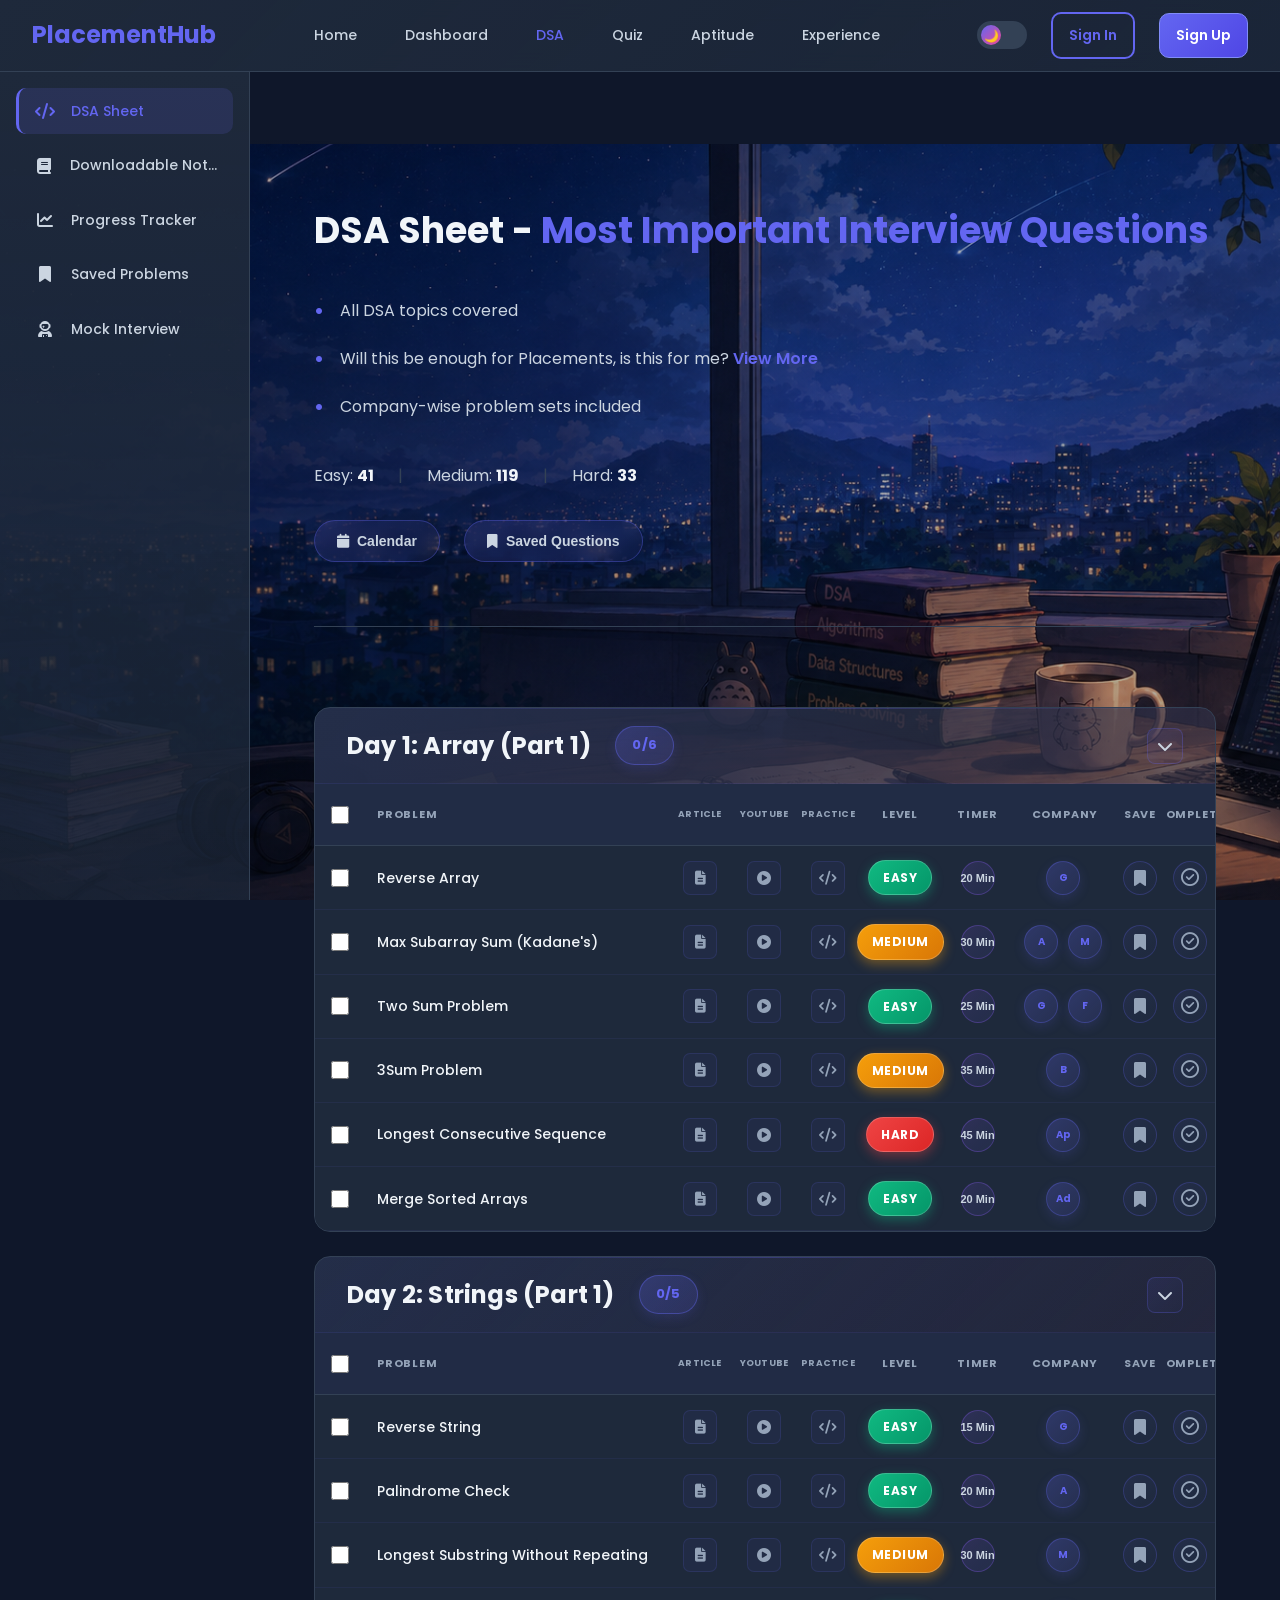
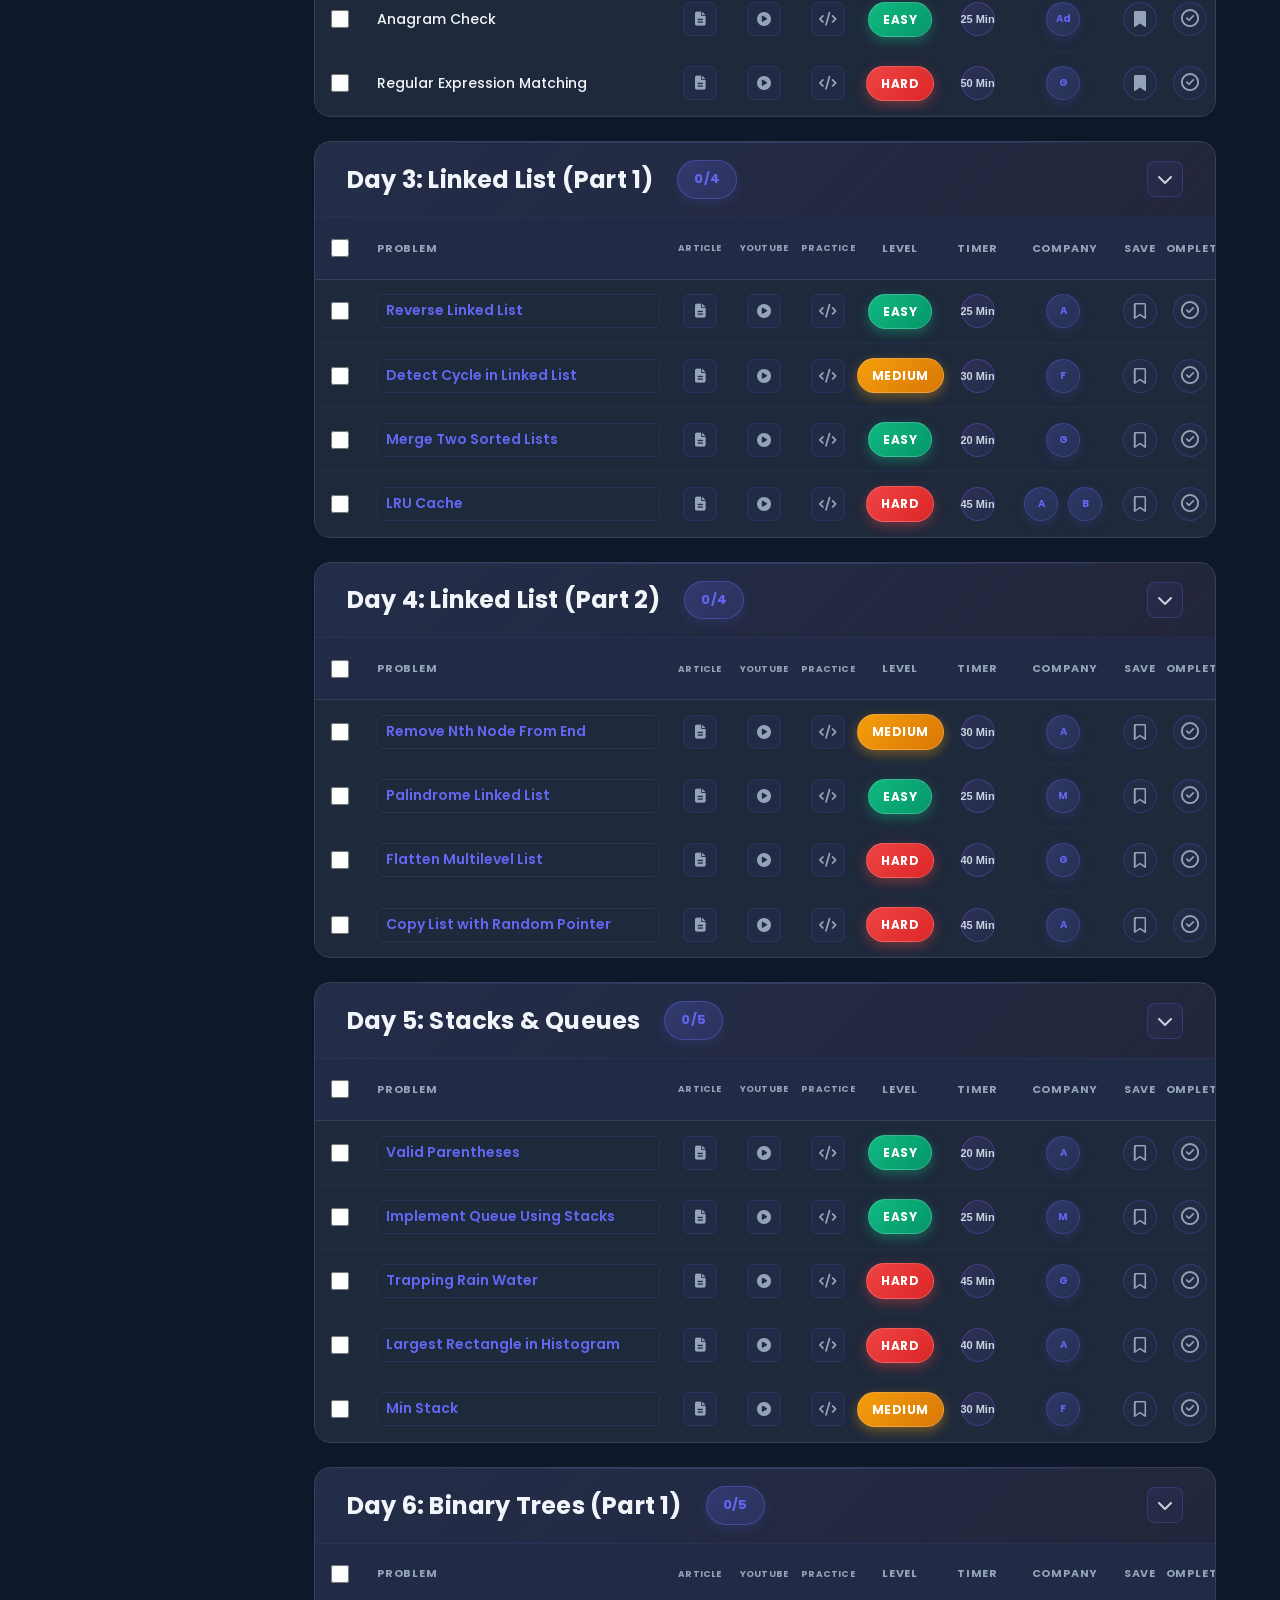
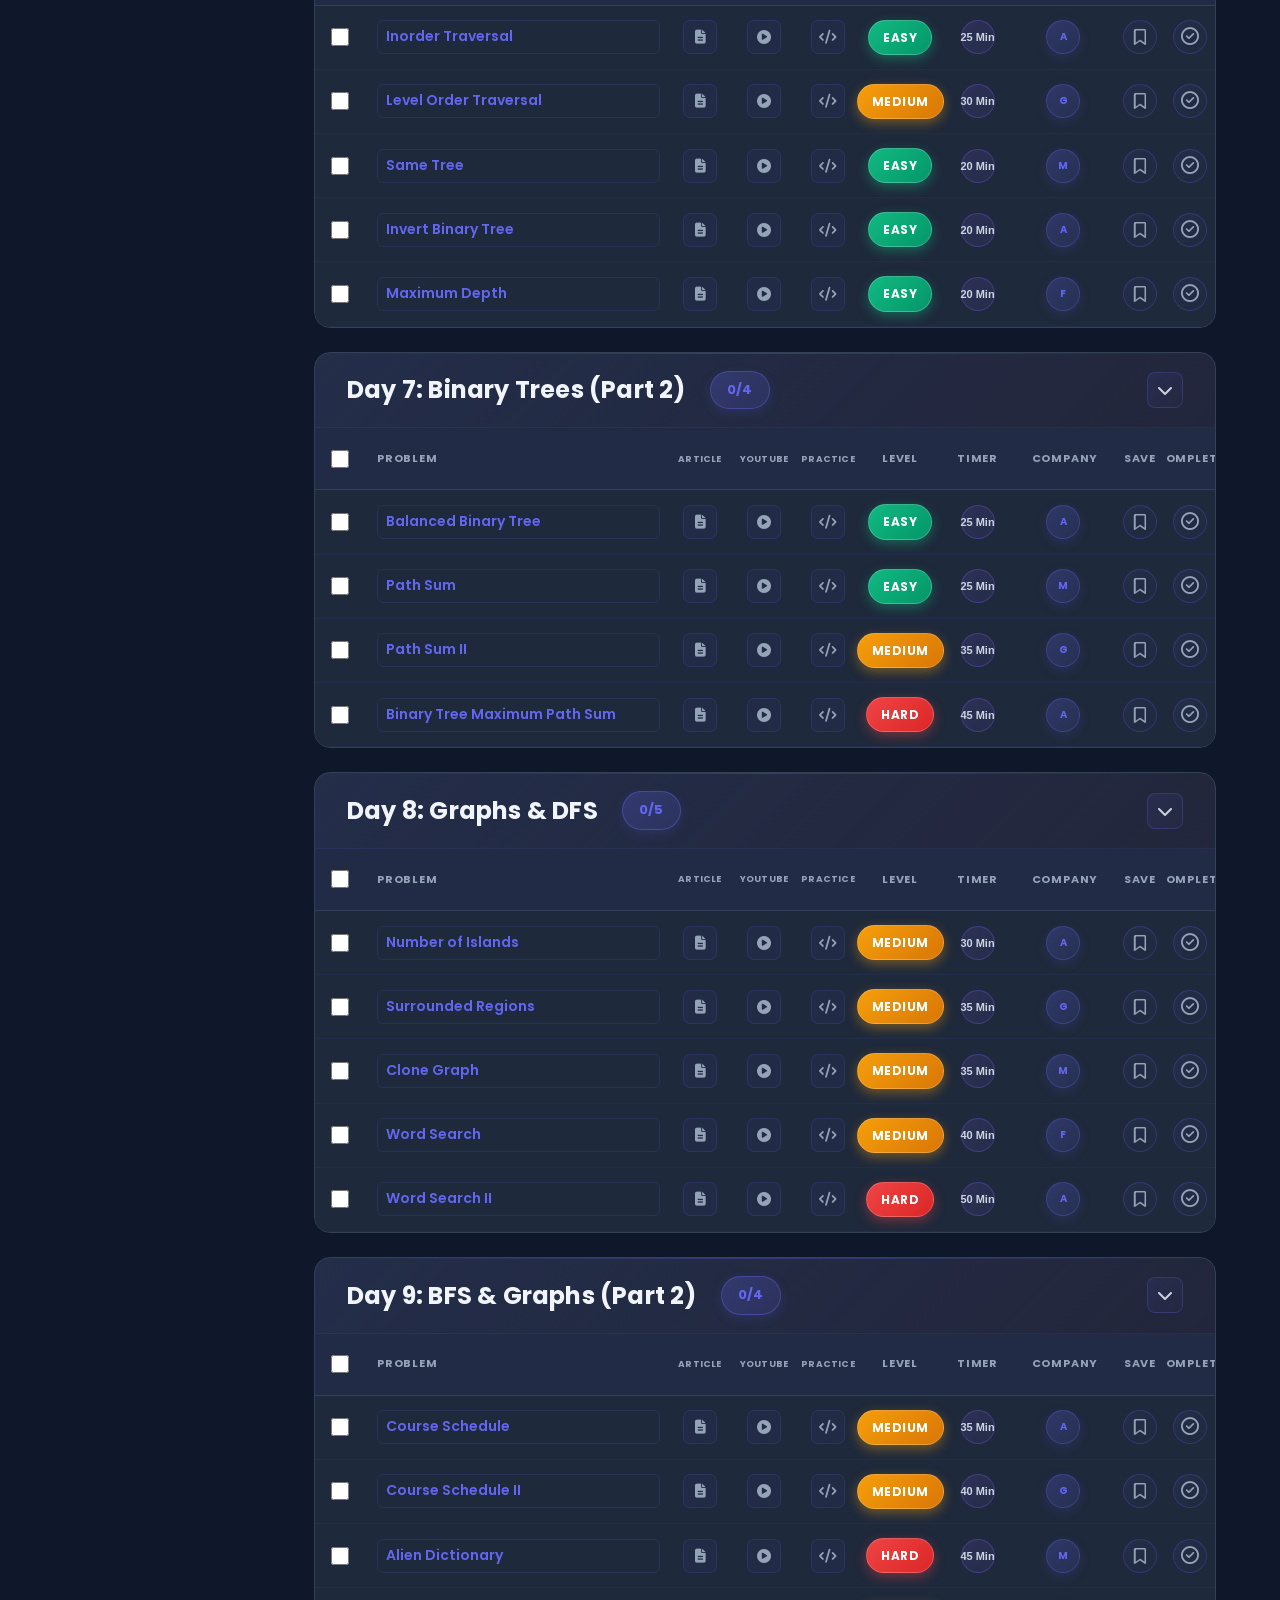
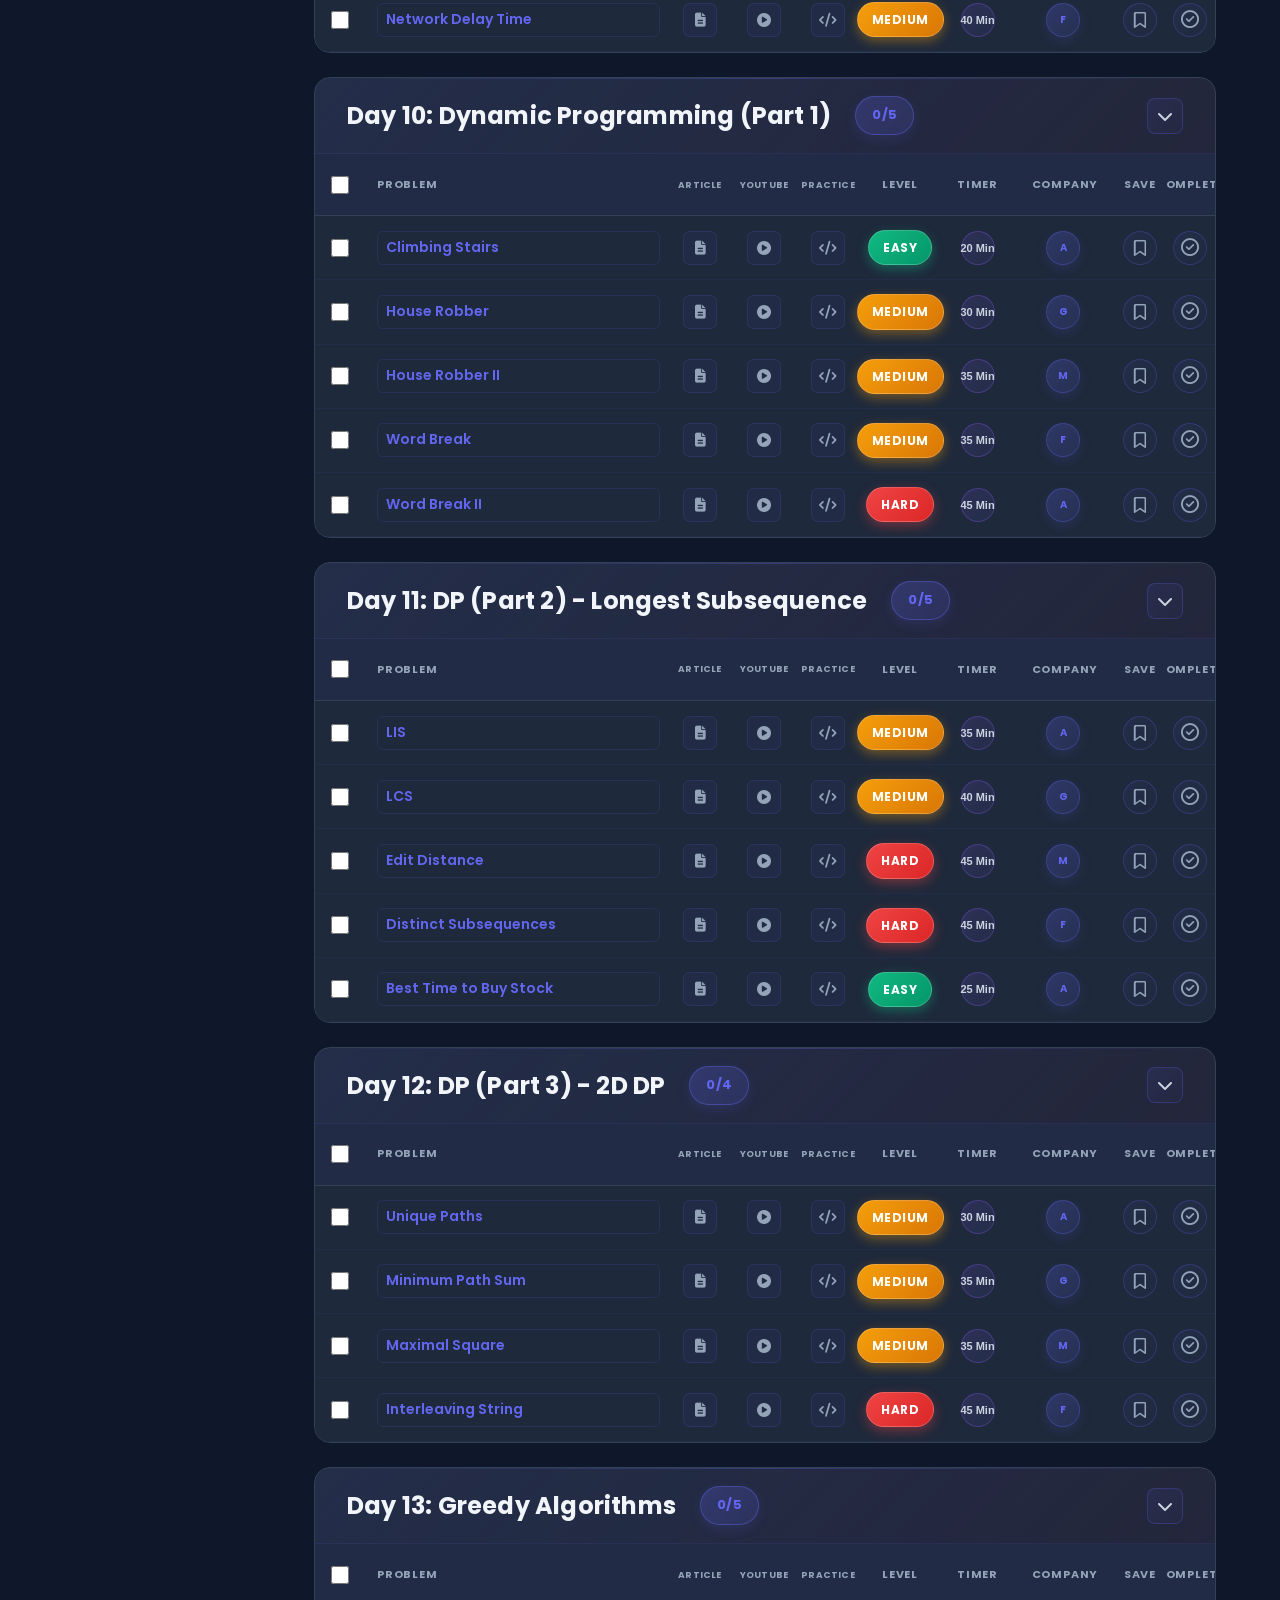
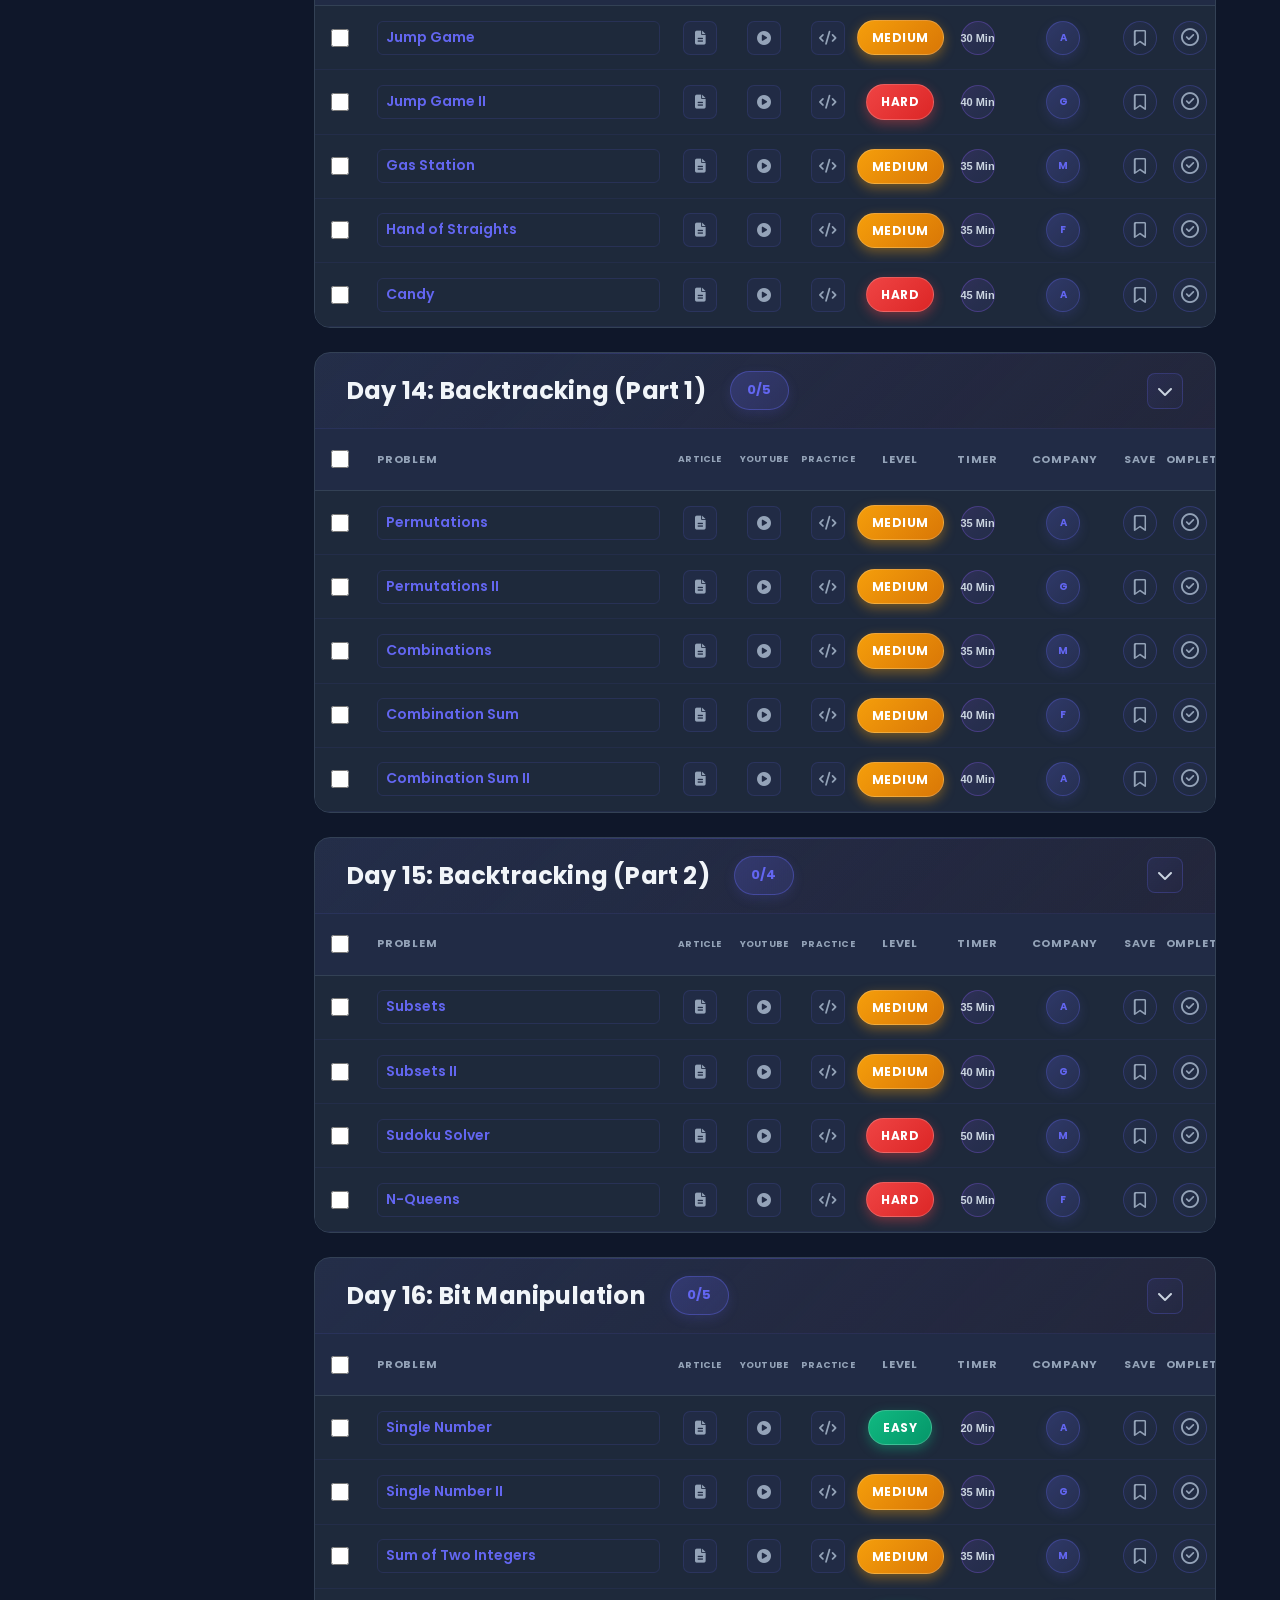
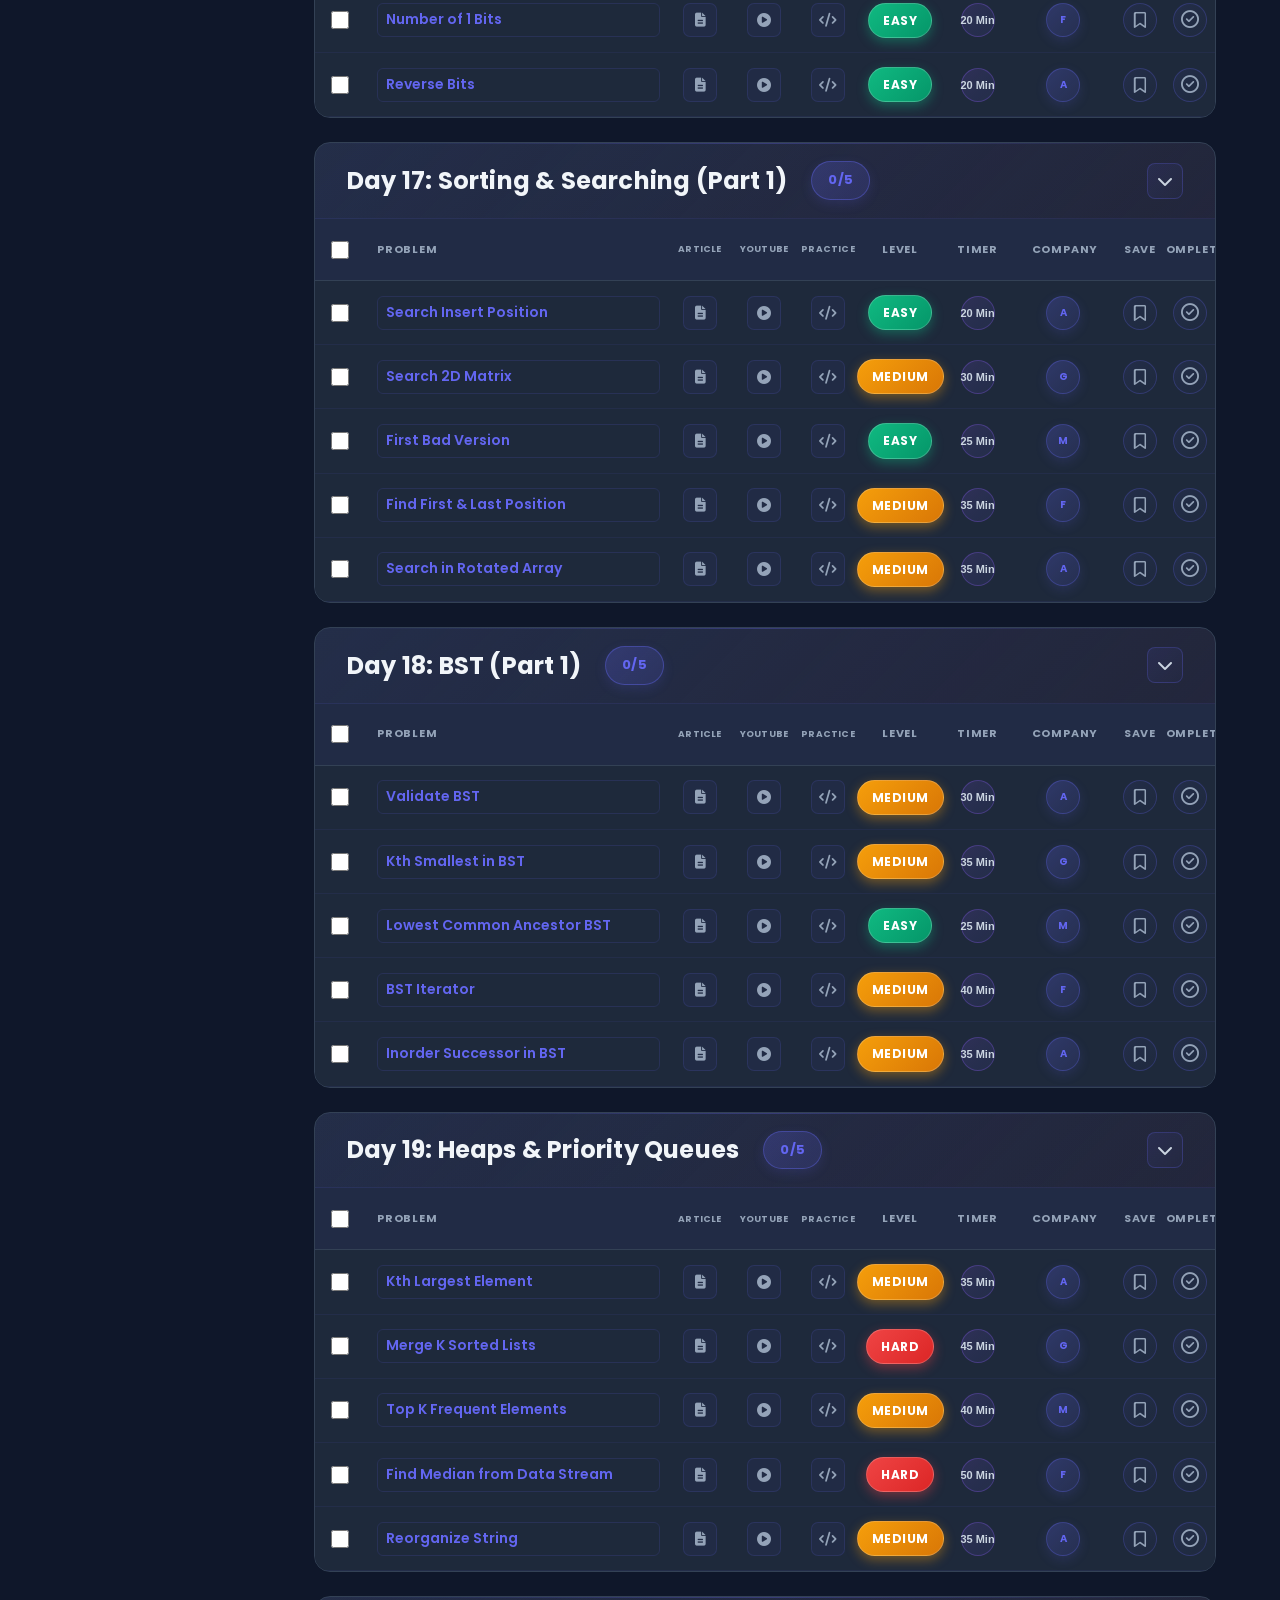
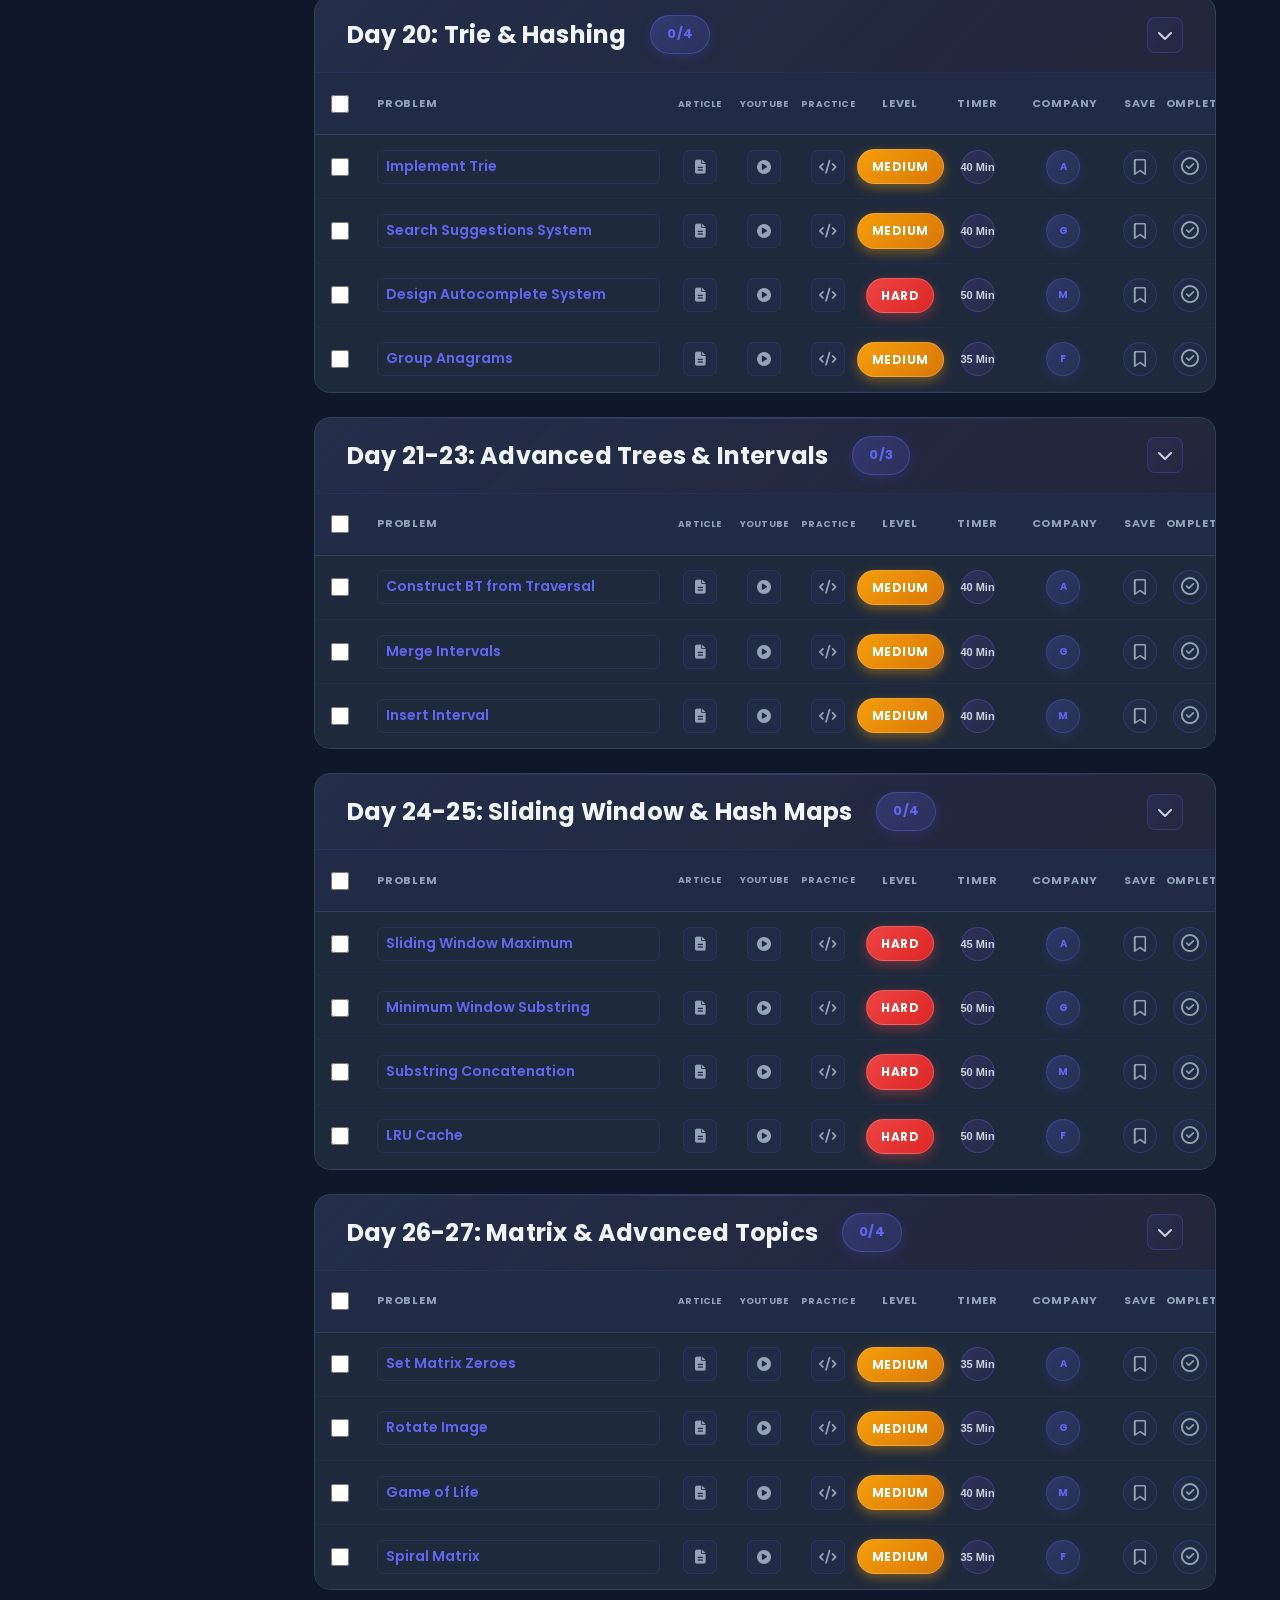
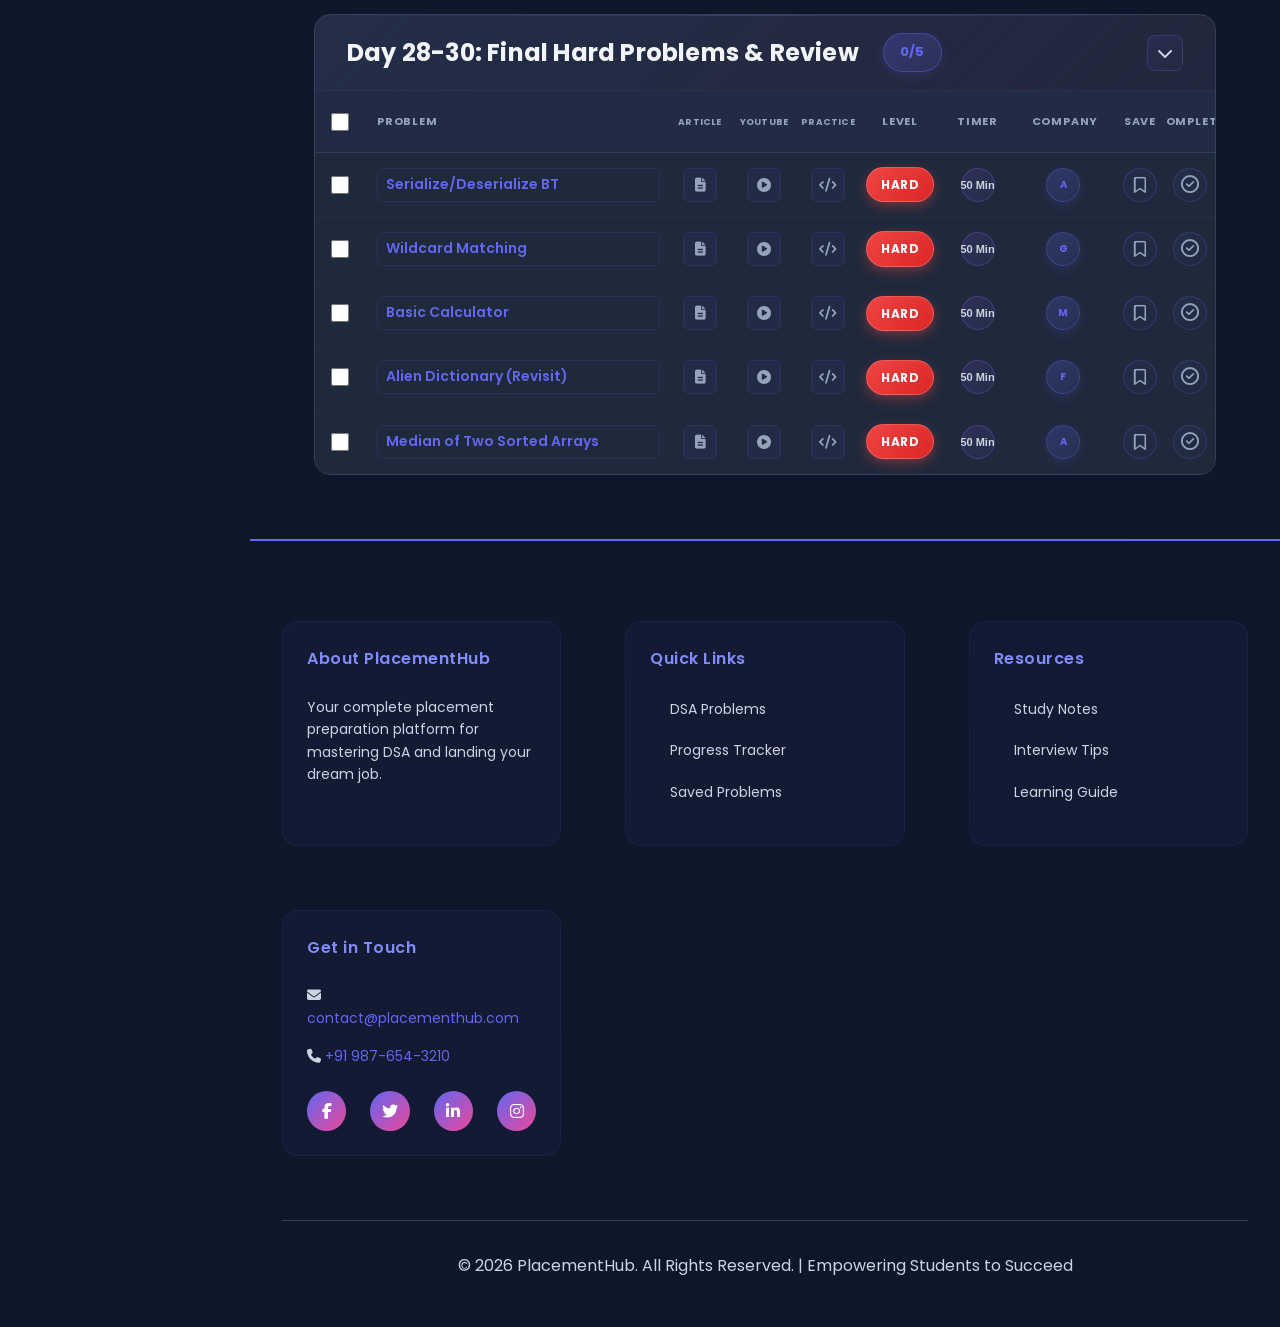
==== commit e3a7eab9: "Add AI Mock Interviewer feature with DSA Sheet integration and offline demo mode" ====
--- a/dsa.html
+++ b/dsa.html
@@ -57,6 +57,10 @@
 <i class="fas fa-bookmark"></i>
 <span>Saved Problems</span>
 </a>
+<a class="sidebar-link" href="mock-interview.html">
+<i class="fas fa-user-astronaut"></i>
+<span>Mock Interview</span>
+</a>
 </nav>
 </aside>
 <section class="dsa-content">
--- a/dsa.css
+++ b/dsa.css
@@ -5,10 +5,21 @@
 /* ===========================
    Layout - Sidebar + Main
 =========================== */
-
 .dsa-main {
   margin-top: 72px;
-  background-color: var(--background);
+
+  background-image:
+    linear-gradient(
+      rgba(5, 10, 25, 0.30),
+      rgba(5, 10, 25, 0.30)
+    ),
+    url("images/background.png");
+
+  background-size: cover;
+  background-position: center;
+  background-repeat: no-repeat;
+  background-attachment: fixed;
+
   color: var(--text-primary);
   min-height: calc(100vh - 72px);
 }
@@ -19,7 +30,7 @@
   gap: 0;
   max-width: 100%;
   margin: 0;
-  min-height: calc(100vh - 72px);
+  background: transparent;
 }
 
 .footer, footer {
@@ -114,7 +125,7 @@
 .dsa-content {
   grid-column: 2;
   padding: var(--spacing-2xl);
-  background-color: var(--background);
+  background-color: transparent;
 }
 
 /* ===========================
